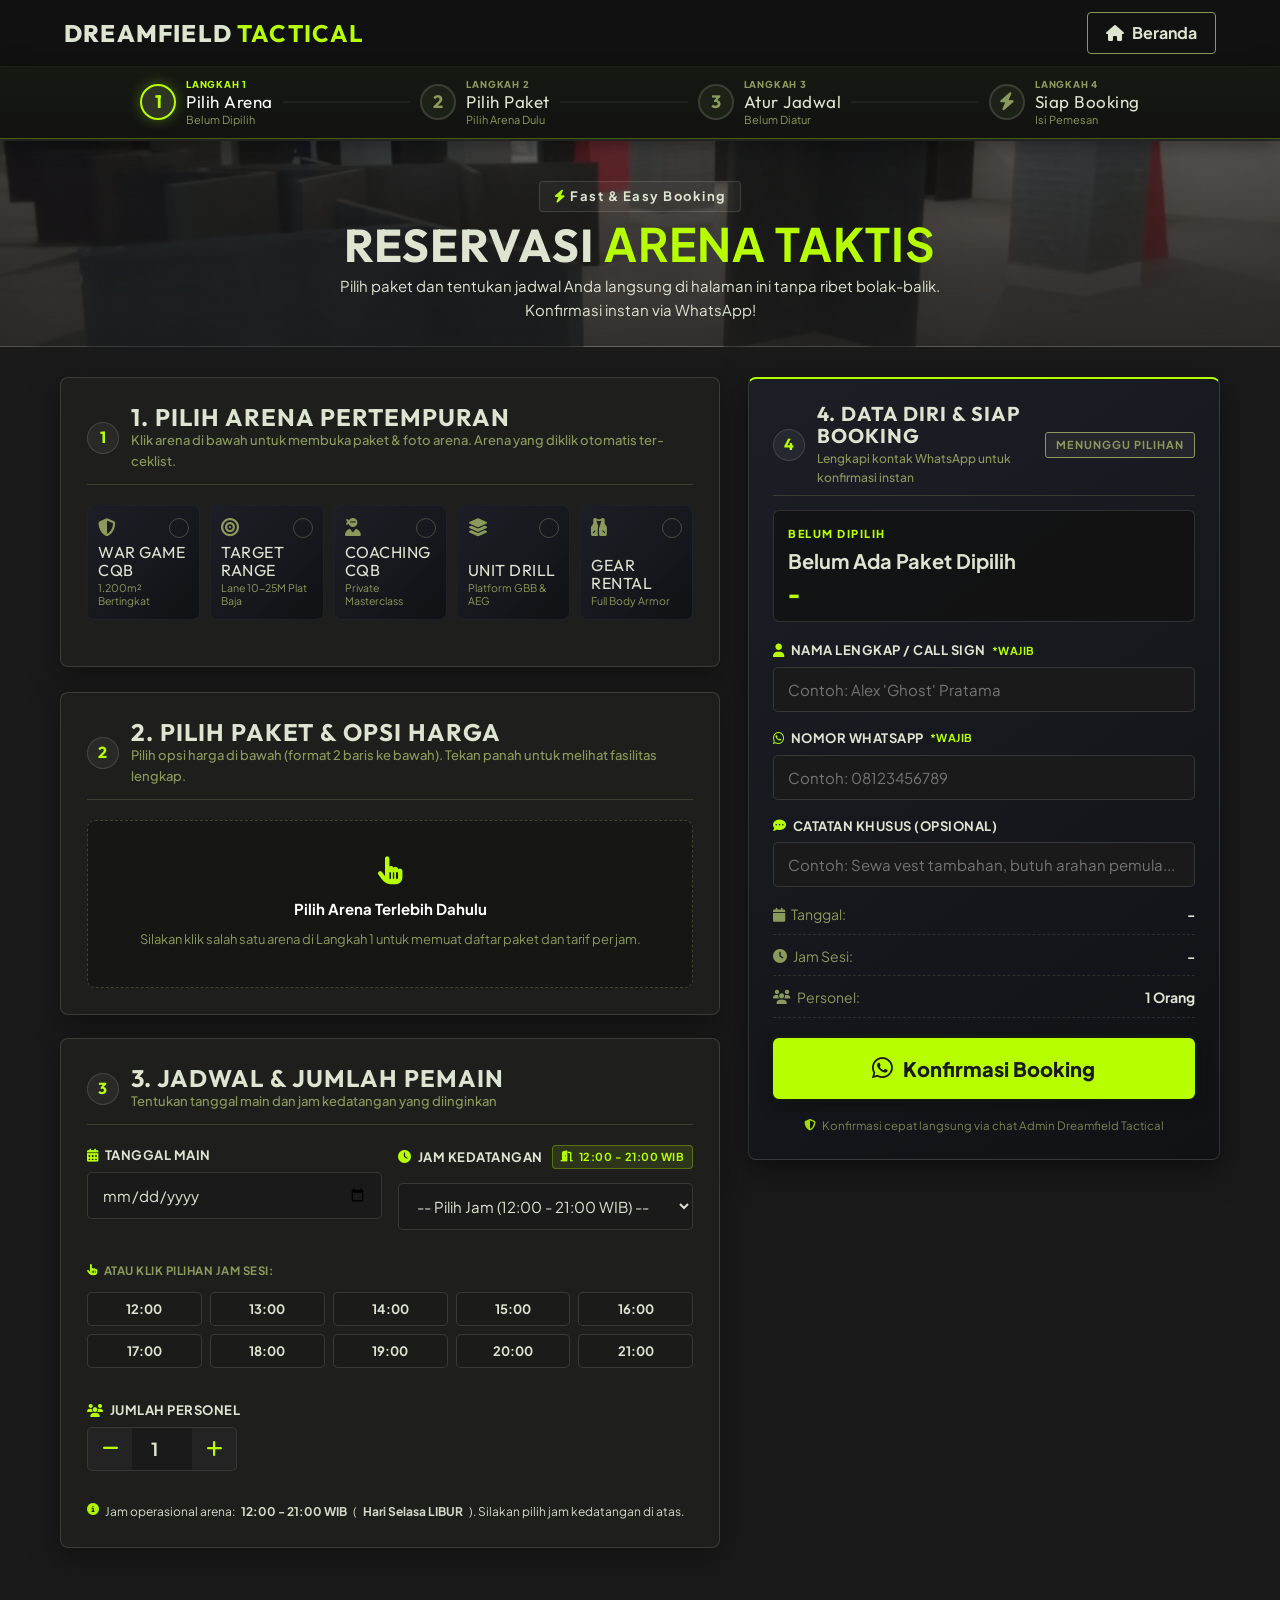
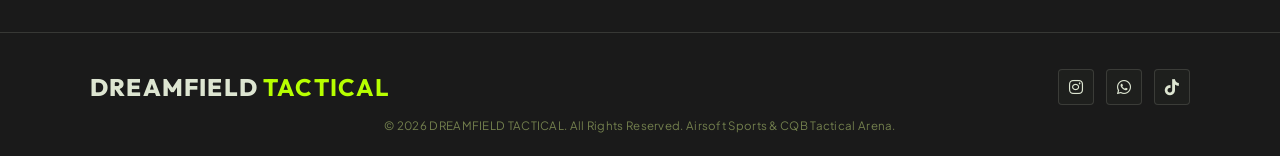
==== booking.html @ c5e112ca "style: lower guarantee note spacing and reduce copyright font size on mobile" ====
<!DOCTYPE html>
<html lang="id">
<head>
    <meta charset="UTF-8">
    <meta name="viewport" content="width=device-width, initial-scale=1.0">
    <title>Booking Mudah & Cepat - DREAMFIELD TACTICAL</title>
    <!-- Font Awesome Icons -->
    <link rel="stylesheet" href="https://cdnjs.cloudflare.com/ajax/libs/font-awesome/6.4.0/css/all.min.css">
    <!-- Google Fonts -->
    <link href="https://fonts.googleapis.com/css2?family=Outfit:wght@500;600;700;800;900&family=Plus+Jakarta+Sans:wght@400;500;600;700;800&display=swap" rel="stylesheet">
    
    <style>
        :root {
            --color-lime: #B7FF00;
            --color-charcoal: #1A1A1A;
            --color-sage: #DDE5D1;
            --color-moss: #8A9A5B;
            --color-olive: rgba(221, 229, 209, 0.15);
            --color-dark-surface: #121212;
            --color-card-bg: #1E1F1D;
            --ease-out: cubic-bezier(0.23, 1, 0.32, 1);
            --ease-in-out: cubic-bezier(0.77, 0, 0.175, 1);
            --ease-slide: cubic-bezier(0.16, 1, 0.3, 1);
            --dur-slide: 650ms;
            --transition-speed: 200ms var(--ease-out);
        }

        * {
            margin: 0;
            padding: 0;
            box-sizing: border-box;
            font-family: 'Plus Jakarta Sans', sans-serif;
        }

        html {
            scroll-behavior: smooth;
        }

        body {
            background-color: var(--color-charcoal);
            color: var(--color-sage);
            line-height: 1.6;
            overflow-x: clip;
            min-height: 100vh;
            display: flex;
            flex-direction: column;
        }

        h1, h2, h3, h4, .logo, .nav-link, .page-title, .pkg-price, .step-badge {
            font-family: 'Outfit', sans-serif;
            text-transform: uppercase;
            letter-spacing: 1px;
        }

        /* --- Fluid Scroll Slide Animations (Apple & Emil Kowalski Design Engineering) --- */
        .slide-reveal {
            opacity: 0;
            will-change: opacity, transform;
            transition: opacity var(--dur-slide) var(--ease-slide), transform var(--dur-slide) var(--ease-slide);
        }

        .slide-reveal,
        .slide-reveal.slide-up {
            transform: translateY(32px);
        }

        .slide-reveal.slide-left {
            transform: translateX(-36px);
        }

        .slide-reveal.slide-right {
            transform: translateX(36px);
        }

        .slide-reveal.slide-scale {
            transform: translateY(20px) scale(0.96);
        }

        .slide-reveal.active {
            opacity: 1;
            transform: translate(0, 0) scale(1);
        }

        /* Staggered cascades for package cards */
        .package-grid .pkg-card:nth-child(1) { transition-delay: 0ms; }
        .package-grid .pkg-card:nth-child(2) { transition-delay: 50ms; }
        .package-grid .pkg-card:nth-child(3) { transition-delay: 100ms; }
        .package-grid .pkg-card:nth-child(4) { transition-delay: 150ms; }
        .package-grid .pkg-card:nth-child(5) { transition-delay: 200ms; }
        .package-grid .pkg-card:nth-child(6) { transition-delay: 250ms; }
        .package-grid .pkg-card:nth-child(7) { transition-delay: 300ms; }
        .package-grid .pkg-card:nth-child(8) { transition-delay: 350ms; }

        /* --- Header Navbar --- */
        header {
            background-color: rgba(18, 18, 18, 0.98);
            border-bottom: 2px solid var(--color-olive);
            position: sticky;
            top: 0;
            left: 0;
            width: 100%;
            z-index: 1000;
            backdrop-filter: blur(8px);
        }

        .nav-container {
            max-width: 1200px;
            margin: 0 auto;
            padding: 12px 24px;
            display: flex;
            justify-content: space-between;
            align-items: center;
        }

        .logo {
            font-family: 'Outfit', sans-serif;
            font-size: 24px;
            font-weight: 800;
            color: var(--color-sage);
            text-decoration: none;
            display: inline-flex;
            align-items: center;
            gap: 0;
            letter-spacing: 1.2px;
            line-height: 1;
            transition: transform 160ms var(--ease-out);
        }

        .logo:active {
            transform: scale(0.97);
        }

        .logo span {
            color: var(--color-lime);
            font-family: 'Outfit', sans-serif;
            font-weight: 700;
            letter-spacing: 1.2px;
            margin-left: 5px;
        }

        .nav-actions {
            display: flex;
            gap: 16px;
            align-items: center;
        }

        .btn-header-back {
            background-color: transparent;
            color: var(--color-sage);
            padding: 7px 18px;
            border-radius: 4px;
            font-size: 16px;
            font-weight: 700;
            text-decoration: none;
            border: 1px solid var(--color-moss);
            transition: transform 160ms var(--ease-out), border-color 160ms var(--ease-out), color 160ms var(--ease-out), background-color 160ms var(--ease-out);
            display: inline-flex;
            align-items: center;
            gap: 8px;
        }

        .btn-header-back:active {
            transform: scale(0.97);
        }

        .btn-header-back:hover {
            border-color: var(--color-lime);
            color: var(--color-lime);
            background-color: rgba(183, 255, 0, 0.08);
        }

        .back-text-mob {
            display: none;
        }

        /* --- 3-Step Flow Progress Bar --- */
        .flow-stepper-wrap {
            background: linear-gradient(180deg, rgba(18, 18, 18, 0.98) 0%, rgba(26, 26, 26, 0.95) 100%);
            border-bottom: 1px solid rgba(255, 255, 255, 0.06);
            padding: 16px 20px;
        }

        .flow-stepper-container {
            max-width: 900px;
            margin: 0 auto;
            display: flex;
            align-items: center;
            justify-content: space-between;
            position: relative;
        }

        .flow-step-item {
            display: flex;
            align-items: center;
            gap: 10px;
            text-decoration: none;
            position: relative;
            z-index: 2;
        }

        .step-circle {
            width: 36px;
            height: 36px;
            border-radius: 50%;
            display: flex;
            align-items: center;
            justify-content: center;
            font-family: 'Outfit', sans-serif;
            font-size: 18px;
            font-weight: 700;
            transition: all 0.2s ease;
            flex-shrink: 0;
        }

        .flow-step-item.done .step-circle {
            background-color: rgba(34, 38, 47, 0.8);
            border: 2px solid var(--color-moss);
            color: var(--color-lime);
        }

        .flow-step-item.active .step-circle {
            background: linear-gradient(135deg, rgba(34, 38, 46, 0.95) 0%, rgba(18, 20, 24, 0.98) 100%);
            border: 2px solid var(--color-lime);
            color: var(--color-lime);
            box-shadow: 0 0 8px rgba(142, 216, 0, 0.2);
        }

        .step-info {
            display: flex;
            flex-direction: column;
        }

        .step-num-label {
            font-size: 10px;
            font-weight: 700;
            color: var(--color-moss);
            letter-spacing: 1px;
            text-transform: uppercase;
        }

        .flow-step-item.active .step-num-label {
            color: var(--color-lime);
        }

        .step-text {
            font-family: 'Outfit', sans-serif;
            font-size: 18px;
            color: var(--color-sage);
            letter-spacing: 0.5px;
            line-height: 1;
        }

        .flow-step-item.active .step-text {
            color: var(--color-lime);
        }

        .flow-line {
            flex: 1;
            height: 2px;
            background-color: rgba(255, 255, 255, 0.05);
            margin: 0 14px;
            position: relative;
        }

        .flow-line.done {
            background-color: var(--color-lime);
        }

        /* Package source banner from pricelist */
        .pkg-source-banner {
            background: linear-gradient(135deg, rgba(30, 33, 40, 0.85) 0%, rgba(18, 20, 24, 0.95) 100%);
            border: 1px solid rgba(142, 216, 0, 0.5);
            border-radius: 6px;
            padding: 12px 16px;
            margin-bottom: 16px;
            display: flex;
            align-items: center;
            justify-content: space-between;
            gap: 12px;
            flex-wrap: wrap;
        }

        .source-banner-left {
            display: flex;
            align-items: center;
            gap: 12px;
        }

        .source-banner-icon {
            font-size: 22px;
            color: var(--color-lime);
            flex-shrink: 0;
        }

        .source-banner-tag {
            font-size: 10px;
            font-weight: 800;
            color: var(--color-lime);
            letter-spacing: 0.8px;
            text-transform: uppercase;
            display: block;
        }

        .source-banner-title {
            font-family: 'Outfit', sans-serif;
            font-size: 20px;
            color: #ffffff;
            line-height: 1.1;
            margin: 0;
        }

        .source-banner-desc {
            font-size: 12px;
            color: var(--color-sage);
            margin: 0;
            opacity: 0.9;
        }

        .btn-change-pkg-link {
            font-size: 12px;
            font-weight: 700;
            color: var(--color-lime);
            text-decoration: underline;
            display: inline-flex;
            align-items: center;
            gap: 6px;
            white-space: nowrap;
        }

        /* --- Page Header Banner --- */
        .page-banner {
            background: linear-gradient(180deg, rgba(18, 18, 18, 0.68) 0%, rgba(26, 26, 26, 0.88) 100%),
                        url('assets/img/arena-wargame.jpg') center/cover no-repeat;
            padding: 40px 20px 24px;
            text-align: center;
            border-bottom: 1px solid var(--color-olive);
        }

        .banner-badge {
            display: inline-block;
            background-color: rgba(255, 255, 255, 0.04);
            color: var(--color-sage);
            padding: 4px 14px;
            font-size: 13px;
            font-weight: 700;
            letter-spacing: 1.5px;
            border-radius: 4px;
            margin-bottom: 8px;
            border: 1px solid var(--color-olive);
        }

        .banner-badge i {
            color: var(--color-lime);
        }

        .page-title {
            font-size: 46px;
            line-height: 1;
            color: var(--color-sage);
            margin-bottom: 6px;
        }

        .page-title span {
            color: var(--color-lime);
        }

        .page-desc {
            max-width: 650px;
            margin: 0 auto;
            font-size: 15px;
            color: var(--color-sage);
            opacity: 0.85;
        }

        /* --- Booking Main Grid Layout --- */
        .booking-layout {
            max-width: 1200px;
            margin: 30px auto 60px;
            padding: 0 20px;
            width: 100%;
            display: grid;
            grid-template-columns: 1.4fr 1fr;
            gap: 28px;
            align-items: start;
        }

        /* Section Container Cards */
        .panel-card {
            background-color: var(--color-card-bg);
            border: 1px solid var(--color-olive);
            border-radius: 8px;
            padding: 26px;
            box-shadow: 0 10px 30px rgba(0,0,0,0.35);
            margin-bottom: 24px;
        }

        .panel-header {
            display: flex;
            align-items: center;
            gap: 12px;
            margin-bottom: 20px;
            padding-bottom: 12px;
            border-bottom: 1px solid rgba(138, 154, 91, 0.25);
        }

        .step-badge {
            background-color: rgba(255, 255, 255, 0.05);
            color: var(--color-lime);
            border: 1.5px solid var(--color-olive);
            width: 32px;
            height: 32px;
            border-radius: 50%;
            display: flex;
            align-items: center;
            justify-content: center;
            font-size: 16px;
            font-weight: 700;
            flex-shrink: 0;
        }

        .panel-title {
            font-size: 24px;
            color: var(--color-sage);
            line-height: 1.1;
        }

        .panel-subtitle {
            font-size: 13px;
            color: var(--color-moss);
            font-weight: 500;
        }

        /* --- Category Tabs Selector --- */
        .category-tabs {
            display: flex;
            gap: 8px;
            overflow-x: auto;
            padding-bottom: 8px;
            margin-bottom: 18px;
            scrollbar-width: thin;
        }

        .tab-btn {
            background-color: rgba(26, 26, 26, 0.7);
            border: 1px solid var(--color-olive);
            color: var(--color-sage);
            padding: 10px 16px;
            border-radius: 6px;
            font-size: 15px;
            font-weight: 700;
            cursor: pointer;
            white-space: nowrap;
            transition: transform 160ms var(--ease-out), border-color 160ms var(--ease-out), background-color 160ms var(--ease-out), color 160ms var(--ease-out), box-shadow 160ms var(--ease-out);
            display: inline-flex;
            align-items: center;
            gap: 8px;
        }

        .tab-btn:active {
            transform: scale(0.97);
        }

        .tab-btn i {
            color: var(--color-lime);
        }

        .tab-btn:hover {
            border-color: var(--color-lime);
            background-color: rgba(255, 255, 255, 0.04);
        }

        .tab-btn.active {
            background-color: rgba(28, 32, 40, 0.7);
            color: var(--color-lime);
            border-color: var(--color-lime);
            box-shadow: 0 0 10px rgba(159, 230, 0, 0.15);
        }

        .tab-btn.active i {
            color: var(--color-lime);
        }

        /* --- Step 1 Arena Preview Banner --- */
        .arena-preview-banner {
            display: grid;
            grid-template-columns: 140px 1fr;
            gap: 16px;
            background: linear-gradient(135deg, rgba(26, 26, 26, 0.95) 0%, rgba(38, 42, 30, 0.55) 100%);
            border: 1px solid rgba(138, 154, 91, 0.4);
            border-radius: 8px;
            padding: 12px 16px;
            margin-bottom: 20px;
            align-items: center;
            position: relative;
            overflow: hidden;
            box-shadow: 0 4px 20px rgba(0, 0, 0, 0.25);
            transition: border-color 200ms var(--ease-out), transform 200ms var(--ease-out);
        }

        .arena-preview-banner:hover {
            border-color: rgba(183, 255, 0, 0.45);
        }

        .arena-preview-thumb-wrap {
            position: relative;
            width: 140px;
            height: 95px;
            border-radius: 6px;
            overflow: hidden;
            border: 1px solid rgba(138, 154, 91, 0.4);
            flex-shrink: 0;
            background-color: #121212;
        }

        .arena-preview-thumb {
            width: 100%;
            height: 100%;
            object-fit: cover;
            display: block;
            transition: transform 300ms var(--ease-out);
        }

        .arena-preview-banner:hover .arena-preview-thumb {
            transform: scale(1.06);
        }

        .arena-preview-tag {
            position: absolute;
            bottom: 4px;
            left: 4px;
            background: rgba(18, 18, 18, 0.88);
            color: var(--color-lime);
            font-size: 9px;
            font-weight: 700;
            padding: 2px 6px;
            border-radius: 3px;
            border: 1px solid rgba(183, 255, 0, 0.35);
            letter-spacing: 0.5px;
            text-transform: uppercase;
        }

        .arena-preview-content {
            display: flex;
            flex-direction: column;
            gap: 4px;
            min-width: 0;
        }

        .arena-preview-badge-row {
            display: flex;
            align-items: center;
            gap: 8px;
        }

        .arena-preview-badge {
            display: inline-flex;
            align-items: center;
            gap: 5px;
            background: rgba(183, 255, 0, 0.12);
            color: var(--color-lime);
            border: 1px solid rgba(183, 255, 0, 0.35);
            font-size: 10px;
            font-weight: 700;
            padding: 2px 8px;
            border-radius: 3px;
            letter-spacing: 1px;
            text-transform: uppercase;
        }

        .arena-preview-title {
            font-family: 'Outfit', sans-serif;
            font-size: 20px;
            line-height: 1.1;
            color: var(--color-sage);
            margin: 0;
            letter-spacing: 0.5px;
            white-space: nowrap;
            overflow: hidden;
            text-overflow: ellipsis;
        }

        .arena-preview-desc {
            font-size: 12px;
            line-height: 1.4;
            color: var(--color-moss);
            margin: 0;
            display: -webkit-box;
            -webkit-line-clamp: 2;
            -webkit-box-orient: vertical;
            overflow: hidden;
        }

        @media (max-width: 640px) {
            .arena-preview-banner {
                grid-template-columns: 85px 1fr;
                gap: 10px;
                padding: 8px 10px;
                border-radius: 6px;
                margin-bottom: 12px;
            }
            .arena-preview-thumb-wrap {
                width: 85px;
                height: 64px;
                border-radius: 4px;
            }
            .arena-preview-title {
                font-size: 15px;
            }
            .arena-preview-desc {
                font-size: 11.5px;
                line-height: 1.35;
            }
            .arena-preview-badge {
                font-size: 9.5px;
                padding: 2px 6px;
            }
            .arena-preview-tag {
                font-size: 9px;
                padding: 1px 5px;
            }
        }

        /* --- Package Cards Grid --- */
        .package-grid {
            display: grid;
            grid-template-columns: repeat(auto-fill, minmax(240px, 1fr));
            gap: 14px;
        }

        .pkg-card {
            background: rgba(26, 26, 26, 0.75);
            border: 1px solid rgba(32, 36, 45, 0.75);
            border-radius: 6px;
            padding: 16px;
            cursor: pointer;
            transition: opacity var(--dur-slide) var(--ease-slide), transform var(--dur-slide) var(--ease-slide), border-color 160ms var(--ease-out), background-color 160ms var(--ease-out), box-shadow 160ms var(--ease-out);
            display: flex;
            flex-direction: column;
            justify-content: space-between;
            position: relative;
        }

        .pkg-card:active {
            transform: scale(0.98);
        }

        .pkg-card.active:hover {
            border-color: var(--color-lime);
            background: rgba(22, 24, 30, 0.96);
            transform: translateY(-2px);
            transition: transform 160ms var(--ease-out), border-color 160ms var(--ease-out), background-color 160ms var(--ease-out), box-shadow 160ms var(--ease-out);
        }

        .pkg-card.selected {
            border: 1.5px solid var(--color-lime);
            background: rgba(30, 35, 25, 0.96);
            box-shadow: 0 4px 18px rgba(0, 0, 0, 0.45);
        }

        .pkg-card-top {
            display: flex;
            justify-content: space-between;
            align-items: flex-start;
            gap: 8px;
            margin-bottom: 6px;
        }

        .pkg-name {
            font-size: 17px;
            font-weight: 700;
            color: var(--color-sage);
            line-height: 1.2;
        }

        .pkg-price {
            font-size: 24px;
            color: var(--color-lime);
            font-weight: 700;
            line-height: 1;
            white-space: nowrap;
        }

        .pkg-price-unit {
            font-size: 12px;
            color: var(--color-moss);
            font-weight: 600;
            display: block;
            text-align: right;
        }

        .pkg-desc {
            font-size: 13px;
            color: var(--color-moss);
            margin: 6px 0 12px;
            flex-grow: 1;
        }

        .pkg-select-indicator {
            display: flex;
            align-items: center;
            justify-content: space-between;
            padding-top: 10px;
            border-top: 1px solid rgba(138, 154, 91, 0.2);
            font-size: 13px;
            font-weight: 700;
            color: var(--color-moss);
        }

        .pkg-card.selected .pkg-select-indicator {
            color: var(--color-lime);
        }

        .pkg-card.selected .pkg-select-indicator i {
            color: var(--color-lime);
        }

        /* --- Expandable Package Card & Details --- */
        .pkg-platform-pill {
            font-size: 10px;
            font-weight: 800;
            color: var(--color-lime);
            text-transform: uppercase;
            letter-spacing: 0.6px;
            display: inline-block;
            margin-bottom: 2px;
        }

        .pkg-badge-highlight {
            font-size: 9px;
            font-weight: 800;
            background: rgba(183, 255, 0, 0.2);
            color: var(--color-lime);
            border: 1px solid rgba(142, 216, 0, 0.5);
            padding: 1px 6px;
            border-radius: 10px;
            display: inline-block;
            margin-left: 6px;
            letter-spacing: 0.5px;
        }

        .pkg-price-box {
            display: flex;
            align-items: baseline;
            gap: 5px;
            margin: 4px 0 6px;
            flex-wrap: wrap;
        }

        .pkg-price-main {
            display: inline-flex;
            align-items: baseline;
            gap: 2px;
        }

        .pkg-price-curr {
            font-size: 12px;
            font-weight: 700;
            color: var(--color-moss);
        }

        .pkg-price-val {
            font-family: 'Outfit', sans-serif;
            font-size: 26px;
            font-weight: 700;
            color: var(--color-lime);
            line-height: 1;
        }

        .pkg-card.expanded {
            border-color: var(--color-lime) !important;
            background: linear-gradient(135deg, rgba(32, 36, 44, 0.98) 0%, rgba(18, 20, 24, 0.98) 100%) !important;
            box-shadow: 0 8px 25px rgba(0, 0, 0, 0.5), 0 0 16px rgba(183, 255, 0, 0.2) !important;
            transform: scale(1.01);
            z-index: 5;
        }

        .pkg-card.expanded .toggle-arrow {
            transform: rotate(180deg);
            color: var(--color-lime);
        }

        .btn-toggle-pkg-details {
            background: rgba(255, 255, 255, 0.04);
            border: 1px solid rgba(34, 38, 47, 0.8);
            color: var(--color-sage);
            font-size: 11px;
            font-weight: 700;
            padding: 6px 8px;
            border-radius: 4px;
            cursor: pointer;
            display: flex;
            align-items: center;
            justify-content: space-between;
            width: 100%;
            margin-top: 6px;
            margin-bottom: 6px;
            transition: all 0.18s ease;
        }

        .btn-toggle-pkg-details:hover {
            border-color: var(--color-lime);
            color: #ffffff;
            background: rgba(32, 36, 45, 0.75);
        }

        .toggle-arrow {
            font-size: 10px;
            color: var(--color-lime);
            transition: transform 0.2s ease;
        }

        .pkg-drawer-detail {
            display: none;
            margin-top: 8px;
            padding-top: 8px;
            border-top: 1px dashed rgba(183, 255, 0, 0.35);
            animation: pkgDrawerFade 0.22s ease-out;
        }

        .pkg-card.expanded .pkg-drawer-detail {
            display: block;
        }

        @keyframes pkgDrawerFade {
            from { opacity: 0; transform: translateY(-4px); }
            to { opacity: 1; transform: translateY(0); }
        }

        .drawer-title {
            font-size: 10.5px;
            font-weight: 800;
            color: var(--color-lime);
            text-transform: uppercase;
            letter-spacing: 0.5px;
            margin-bottom: 6px;
            display: flex;
            align-items: center;
            gap: 5px;
        }

        .drawer-feat-list {
            list-style: none;
            padding: 0;
            margin: 0 0 10px;
            display: flex;
            flex-direction: column;
            gap: 4px;
        }

        .drawer-feat-list li {
            font-size: 11px;
            color: var(--color-sage);
            display: flex;
            align-items: flex-start;
            gap: 6px;
            line-height: 1.35;
        }

        .drawer-feat-list li i {
            color: var(--color-lime);
            font-size: 9.5px;
            margin-top: 3px;
            flex-shrink: 0;
        }

        .btn-confirm-select-pkg {
            width: 100%;
            background: var(--color-lime);
            color: #121212;
            border: none;
            padding: 7px 10px;
            border-radius: 4px;
            font-weight: 800;
            font-size: 12px;
            letter-spacing: 0.5px;
            cursor: pointer;
            display: flex;
            align-items: center;
            justify-content: center;
            gap: 6px;
            transition: opacity 0.2s;
            margin-bottom: 4px;
        }

        .btn-confirm-select-pkg:hover {
            opacity: 0.9;
        }

        .btn-back-to-arena {
            background: rgba(255, 255, 255, 0.05);
            border: 1px solid var(--color-olive);
            color: var(--color-lime);
            font-size: 12px;
            font-weight: 700;
            padding: 5px 12px;
            border-radius: 4px;
            text-decoration: none;
            display: inline-flex;
            align-items: center;
            gap: 6px;
            transition: all 0.2s;
            white-space: nowrap;
        }

        .btn-back-to-arena:hover {
            border-color: var(--color-lime);
            background: rgba(34, 38, 47, 0.8);
            color: #ffffff;
        }

        /* --- Step 2: Jadwal & Pemain Form --- */
        .schedule-grid {
            display: grid;
            grid-template-columns: 1fr 1fr;
            gap: 16px;
        }

        .form-group {
            display: flex;
            flex-direction: column;
            gap: 6px;
            margin-bottom: 16px;
        }

        .form-group.full {
            grid-column: span 2;
        }

        .form-group label {
            font-size: 13px;
            font-weight: 700;
            color: var(--color-sage);
            text-transform: uppercase;
            letter-spacing: 0.5px;
            display: flex;
            align-items: center;
            gap: 6px;
        }

        .form-group label i {
            color: var(--color-lime);
        }

        .form-control {
            background-color: var(--color-charcoal);
            border: 1px solid var(--color-olive);
            padding: 12px 14px;
            border-radius: 5px;
            color: var(--color-sage);
            font-size: 15px;
            outline: none;
            transition: border-color 160ms var(--ease-out), box-shadow 160ms var(--ease-out);
            width: 100%;
        }

        .form-control:focus {
            border-color: var(--color-lime);
            box-shadow: 0 0 10px rgba(183, 255, 0, 0.2);
        }

        select.form-control option {
            background-color: #1a1a1a;
            color: #ffffff;
            padding: 8px;
        }

        /* Time Section Header & Flexible Badge */
        .time-header-flex {
            display: flex;
            justify-content: space-between;
            align-items: center;
            margin-bottom: 8px;
            flex-wrap: wrap;
            gap: 6px;
        }

        .time-badge-open {
            font-size: 11px;
            font-weight: 700;
            color: var(--color-lime);
            background: rgba(183, 255, 0, 0.1);
            border: 1px solid rgba(183, 255, 0, 0.3);
            border-radius: 4px;
            padding: 2px 8px;
            display: inline-flex;
            align-items: center;
            gap: 5px;
            letter-spacing: 0.5px;
        }

        /* Quick Time Pills */
        .time-slots {
            display: grid;
            grid-template-columns: repeat(auto-fill, minmax(105px, 1fr));
            gap: 8px;
            margin-top: 4px;
        }

        .time-pill {
            background: rgba(26, 26, 26, 0.6);
            border: 1px solid var(--color-olive);
            padding: 8px 10px;
            border-radius: 5px;
            font-size: 13px;
            font-weight: 700;
            color: var(--color-sage);
            text-align: center;
            cursor: pointer;
            transition: transform 140ms var(--ease-out), border-color 140ms var(--ease-out), background-color 140ms var(--ease-out), color 140ms var(--ease-out);
            user-select: none;
        }

        .time-pill:active {
            transform: scale(0.95);
        }

        .time-pill:hover {
            border-color: var(--color-lime);
            background: rgba(40, 46, 32, 0.5);
        }

        .time-pill.selected {
            background: rgba(28, 32, 40, 0.7);
            color: var(--color-lime);
            border-color: var(--color-lime);
            font-weight: 700;
            box-shadow: 0 0 10px rgba(159, 230, 0, 0.15);
        }

        .time-pill.flexible-pill {
            border-color: rgba(138, 154, 91, 0.4);
            color: var(--color-lime);
            background: rgba(255, 255, 255, 0.03);
        }

        .time-pill.flexible-pill.selected {
            background: rgba(28, 32, 40, 0.7);
            color: var(--color-lime);
            border-color: var(--color-lime);
            font-weight: 700;
        }

        /* Custom & Flexible Time Controls */
        .custom-time-box {
            margin-top: 10px;
            padding: 12px 14px;
            background: rgba(18, 18, 18, 0.75);
            border: 1px dashed var(--color-olive);
            border-radius: 6px;
            display: flex;
            flex-direction: column;
            gap: 8px;
        }

        .custom-time-row {
            display: flex;
            align-items: center;
            justify-content: space-between;
            gap: 12px;
            flex-wrap: wrap;
        }

        .custom-time-label {
            font-size: 13px;
            font-weight: 600;
            color: var(--color-moss);
            display: flex;
            align-items: center;
            gap: 6px;
            margin-bottom: 0 !important;
        }

        .time-input-wrap {
            display: inline-flex;
            align-items: center;
            background: var(--color-charcoal);
            border: 1px solid var(--color-olive);
            border-radius: 5px;
            padding: 2px 8px;
            transition: border-color 140ms var(--ease-out);
        }

        .time-input-wrap:focus-within {
            border-color: var(--color-lime);
            box-shadow: 0 0 8px rgba(183, 255, 0, 0.2);
        }

        .time-input-field {
            background: transparent !important;
            border: none !important;
            box-shadow: none !important;
            color: var(--color-lime) !important;
            font-family: inherit;
            font-size: 14px;
            font-weight: 700;
            padding: 4px 6px;
            width: 105px;
            cursor: pointer;
            outline: none;
            color-scheme: dark;
        }

        .time-input-unit {
            font-size: 12px;
            font-weight: 700;
            color: var(--color-moss);
            padding-left: 2px;
        }

        .time-note {
            font-size: 12px;
            line-height: 1.5;
            color: var(--color-sage);
            opacity: 0.95;
            display: flex;
            align-items: flex-start;
            gap: 6px;
        }

        /* Form Feedback & Error Highlight */
        .form-control.has-error {
            border-color: #ff5555 !important;
            box-shadow: 0 0 10px rgba(255, 85, 85, 0.25) !important;
            animation: shake 250ms ease;
        }

        @keyframes shake {
            0%, 100% { transform: translateX(0); }
            25% { transform: translateX(-4px); }
            75% { transform: translateX(4px); }
        }

        .form-feedback {
            font-size: 11px;
            color: #ff6666;
            margin-top: 4px;
            display: none;
            font-weight: 600;
        }

        .form-feedback.show {
            display: block;
        }

        /* Person Counter Input */
        .counter-wrap {
            display: flex;
            align-items: center;
            background-color: var(--color-charcoal);
            border: 1px solid var(--color-olive);
            border-radius: 5px;
            overflow: hidden;
            width: fit-content;
        }

        .counter-btn {
            background: rgba(255, 255, 255, 0.04);
            border: none;
            color: var(--color-lime);
            width: 44px;
            height: 42px;
            font-size: 18px;
            cursor: pointer;
            transition: transform 140ms var(--ease-out), background-color 140ms var(--ease-out), color 140ms var(--ease-out);
            display: flex;
            align-items: center;
            justify-content: center;
        }

        .counter-btn:active {
            transform: scale(0.92);
        }

        .counter-btn:hover {
            background: var(--color-lime);
            color: var(--color-charcoal);
        }

        .counter-input {
            width: 60px;
            background: transparent;
            border: none;
            color: var(--color-sage);
            text-align: center;
            font-size: 18px;
            font-weight: 700;
            outline: none;
        }

        /* --- Right Column: Sticky Summary & Instant Booking --- */
        .sticky-summary {
            position: sticky;
            top: 85px;
        }

        .summary-card {
            background: linear-gradient(145deg, rgba(28, 31, 38, 0.98) 0%, rgba(16, 18, 22, 0.98) 100%);
            border: 1px solid var(--color-olive);
            border-top: 2px solid var(--color-lime);
            border-radius: 8px;
            padding: 24px;
            box-shadow: 0 10px 30px rgba(0,0,0,0.5);
        }

        .summary-header {
            display: flex;
            align-items: center;
            justify-content: space-between;
            padding-bottom: 14px;
            border-bottom: 1px solid rgba(138, 154, 91, 0.25);
            margin-bottom: 16px;
        }

        .summary-title {
            font-size: 24px;
            color: var(--color-sage);
        }

        .badge-live {
            background-color: rgba(255, 255, 255, 0.04);
            color: var(--color-lime);
            padding: 3px 10px;
            border-radius: 3px;
            font-size: 11px;
            font-weight: 700;
            border: 1px solid rgba(138, 154, 91, 0.5);
            letter-spacing: 1px;
        }

        /* Selected Package Highlighted Box in Summary */
        .chosen-box {
            background: rgba(18, 18, 18, 0.85);
            border: 1px solid var(--color-olive);
            border-radius: 6px;
            padding: 14px;
            margin-bottom: 18px;
        }

        .chosen-cat {
            font-size: 11px;
            font-weight: 800;
            color: var(--color-lime);
            letter-spacing: 1.5px;
            text-transform: uppercase;
        }

        .chosen-name {
            font-size: 20px;
            font-weight: 700;
            color: var(--color-sage);
            margin: 2px 0 4px;
        }

        .chosen-price {
            font-size: 26px;
            font-family: 'Outfit', sans-serif;
            color: var(--color-lime);
            font-weight: 700;
            line-height: 1;
        }

        /* Summary Breakdown Rows */
        .summary-list {
            display: flex;
            flex-direction: column;
            gap: 10px;
            font-size: 14px;
            margin-bottom: 20px;
        }

        .summary-row {
            display: flex;
            justify-content: space-between;
            align-items: center;
            border-bottom: 1px dashed rgba(138, 154, 91, 0.2);
            padding-bottom: 8px;
        }

        .summary-label {
            color: var(--color-moss);
            display: flex;
            align-items: center;
            gap: 6px;
        }

        .summary-val {
            font-weight: 700;
            color: var(--color-sage);
            text-align: right;
        }

        /* Instant WhatsApp Button */
        .btn-whatsapp-book {
            background-color: var(--color-lime);
            color: var(--color-charcoal);
            padding: 16px 20px;
            border-radius: 6px;
            font-size: 20px;
            font-weight: 800;
            text-decoration: none;
            border: 2px solid var(--color-lime);
            width: 100%;
            cursor: pointer;
            display: flex;
            align-items: center;
            justify-content: center;
            gap: 10px;
            transition: transform 160ms var(--ease-out), background-color 160ms var(--ease-out), color 160ms var(--ease-out), box-shadow 160ms var(--ease-out);
            box-shadow: 0 4px 16px rgba(0, 0, 0, 0.4), 0 0 6px rgba(142, 216, 0, 0.15);
        }

        .btn-whatsapp-book:active {
            transform: scale(0.97);
        }

        .btn-whatsapp-book i {
            font-size: 24px;
        }

        .guarantee-note {
            font-size: 11.5px;
            color: var(--color-moss);
            text-align: center;
            display: flex;
            align-items: center;
            justify-content: center;
            gap: 6px;
            margin-top: 18px;
            opacity: 0.85;
        }

        /* Tactical Booking Handoff Modal Overlay */
        .booking-modal-overlay {
            position: fixed;
            inset: 0;
            background: rgba(0, 0, 0, 0.8);
            backdrop-filter: blur(8px);
            z-index: 2000;
            display: flex;
            align-items: center;
            justify-content: center;
            padding: 16px;
            opacity: 0;
            pointer-events: none;
            transition: opacity 250ms var(--ease-out);
        }

        .booking-modal-overlay.active {
            opacity: 1;
            pointer-events: auto;
        }

        .booking-modal-card {
            background: #1c1f17;
            border: 2px solid var(--color-lime);
            border-radius: 8px;
            max-width: 480px;
            width: 100%;
            padding: 26px 24px;
            box-shadow: 0 16px 45px rgba(0, 0, 0, 0.85);
            transform: translateY(20px) scale(0.96);
            transition: transform 300ms cubic-bezier(0.16, 1, 0.3, 1);
            text-align: center;
        }

        .booking-modal-overlay.active .booking-modal-card {
            transform: translateY(0) scale(1);
        }

        .modal-badge-success {
            display: inline-flex;
            align-items: center;
            justify-content: center;
            width: 56px;
            height: 56px;
            background: rgba(183, 255, 0, 0.15);
            border: 2px solid var(--color-lime);
            border-radius: 50%;
            font-size: 26px;
            color: var(--color-lime);
            margin: 0 auto 14px;
        }

        .modal-title {
            font-family: 'Outfit', sans-serif;
            font-size: 28px;
            letter-spacing: 1px;
            color: var(--color-sage);
            margin-bottom: 6px;
            text-transform: uppercase;
        }

        .modal-desc {
            font-size: 13px;
            line-height: 1.5;
            color: #c5cec0;
            margin-bottom: 16px;
        }

        .modal-summary-box {
            background: rgba(26, 26, 26, 0.85);
            border: 1px solid var(--color-olive);
            border-radius: 6px;
            padding: 12px 14px;
            text-align: left;
            font-size: 13px;
            margin-bottom: 18px;
        }

        .modal-summary-item {
            display: flex;
            justify-content: space-between;
            padding: 5px 0;
            border-bottom: 1px solid rgba(255, 255, 255, 0.04);
        }

        .modal-summary-item:last-child {
            border-bottom: none;
        }

        .modal-summary-label {
            color: var(--color-moss);
            font-weight: 600;
        }

        .modal-summary-val {
            color: var(--color-sage);
            font-weight: 700;
        }

        .modal-btn-wa {
            display: inline-flex;
            align-items: center;
            justify-content: center;
            gap: 10px;
            width: 100%;
            padding: 14px 20px;
            background: #25D366;
            color: #111810;
            font-family: 'Outfit', sans-serif;
            font-size: 20px;
            font-weight: 800;
            letter-spacing: 0.5px;
            border: none;
            border-radius: 5px;
            text-decoration: none;
            cursor: pointer;
            transition: background 140ms ease, transform 140ms ease;
        }

        .modal-btn-wa:hover {
            background: #1eb853;
            color: #111810;
        }

        .modal-btn-wa:active {
            transform: scale(0.97);
        }

        .modal-close-btn {
            background: transparent;
            border: none;
            color: var(--color-moss);
            font-size: 13px;
            margin-top: 14px;
            cursor: pointer;
            text-decoration: underline;
            display: inline-block;
        }

        /* --- Footer --- */
        footer {
            background-color: var(--color-charcoal);
            border-top: 1px solid var(--color-olive);
            padding: 36px 20px 20px;
            text-align: center;
            margin-top: auto;
        }

        .footer-content {
            max-width: 1100px;
            margin: 0 auto 12px;
            display: flex;
            justify-content: space-between;
            align-items: center;
            flex-wrap: wrap;
            gap: 16px;
        }

        .social-links {
            display: flex;
            gap: 12px;
        }

        .social-btn {
            width: 36px;
            height: 36px;
            background-color: var(--color-card-bg);
            border: 1px solid var(--color-olive);
            color: var(--color-sage);
            display: flex;
            align-items: center;
            justify-content: center;
            border-radius: 4px;
            text-decoration: none;
            transition: transform 160ms var(--ease-out), background-color 160ms var(--ease-out), color 160ms var(--ease-out), border-color 160ms var(--ease-out);
        }

        .social-btn:active {
            transform: scale(0.95);
        }

        .copyright {
            font-size: 11.5px;
            color: var(--color-moss);
            opacity: 0.8;
            letter-spacing: 0.3px;
        }

        /* Sticky Mobile Summary Bar */
        .mobile-sticky-summary {
            display: none;
        }

        /* --- Responsive: Tablet & Mobile (≤992px) --- */
        @media (max-width: 992px) {
            html, body {
                overflow-x: clip !important;
                width: 100% !important;
                max-width: 100% !important;
                position: relative !important;
            }
            /* Pure flexbox single-column layout to completely eliminate CSS Grid intrinsic min-width expansion */
            .booking-layout {
                display: flex !important;
                flex-direction: column !important;
                padding: 12px 10px 120px !important;
                gap: 12px !important;
                margin: 0 auto !important;
                width: 100% !important;
                max-width: 100% !important;
                min-width: 0 !important;
                box-sizing: border-box !important;
                overflow-x: clip !important;
            }
            .left-col, .right-col {
                display: flex !important;
                flex-direction: column !important;
                width: 100% !important;
                max-width: 100% !important;
                min-width: 0 !important;
                box-sizing: border-box !important;
                overflow: hidden !important;
            }
            .panel-card, .summary-card {
                padding: 14px 12px !important;
                margin-bottom: 12px !important;
                border-radius: 8px !important;
                width: 100% !important;
                max-width: 100% !important;
                min-width: 0 !important;
                box-sizing: border-box !important;
                overflow: hidden !important;
            }
            .panel-header {
                margin-bottom: 10px !important;
                padding-bottom: 7px !important;
                gap: 8px !important;
                width: 100% !important;
                box-sizing: border-box !important;
            }
            .panel-title { font-size: 18px !important; }
            .sticky-summary { position: static !important; }

            /* CRITICAL: Neutralize horizontal translate transforms that cut off forms on mobile */
            .slide-reveal,
            .slide-reveal.slide-up,
            .slide-reveal.slide-left,
            .slide-reveal.slide-right,
            .slide-reveal.slide-scale {
                transform: none !important;
                opacity: 1 !important;
                transition: opacity 200ms ease !important;
            }

            /* Mobile sticky bottom bar */
            .mobile-sticky-summary {
                display: flex;
                position: fixed;
                bottom: 0;
                left: 0;
                right: 0;
                z-index: 999;
                background: rgba(18, 20, 16, 0.97);
                border-top: 1px solid var(--color-lime);
                backdrop-filter: blur(12px);
                padding: 8px 14px;
                justify-content: space-between;
                align-items: center;
                box-shadow: 0 -4px 20px rgba(0, 0, 0, 0.7);
                transition: transform 250ms var(--ease-out), opacity 250ms var(--ease-out);
            }
            .mob-sum-left {
                display: flex;
                flex-direction: column;
                gap: 1px;
                min-width: 0;
                flex: 1;
                overflow: hidden;
            }
            .mob-sum-pkg {
                font-size: 11.5px;
                font-weight: 700;
                color: var(--color-sage);
                white-space: nowrap;
                overflow: hidden;
                text-overflow: ellipsis;
            }
            .mob-sum-price {
                font-family: 'Outfit', sans-serif;
                font-size: 19px;
                color: var(--color-lime);
                line-height: 1;
                letter-spacing: 0.5px;
            }
            .mob-sum-btn {
                background: var(--color-lime);
                color: var(--color-charcoal);
                border: none;
                border-radius: 4px;
                padding: 8px 14px;
                font-family: 'Outfit', sans-serif;
                font-size: 15px;
                font-weight: 800;
                letter-spacing: 0.5px;
                cursor: pointer;
                display: flex;
                align-items: center;
                gap: 5px;
                flex-shrink: 0;
                white-space: nowrap;
                transition: transform 140ms var(--ease-out);
            }
            .mob-sum-btn:active { transform: scale(0.95); }
        }

        /* --- Responsive: Mobile Phone (≤600px) --- */
        @media (max-width: 600px) {
            /* Navbar */
            .nav-container { padding: 8px 12px !important; }
            .logo { font-size: clamp(16px, 4.2vw, 20px) !important; flex-shrink: 1 !important; min-width: 0 !important; white-space: nowrap !important; gap: 0 !important; }
            .logo span { display: inline !important; color: var(--color-lime) !important; font-family: 'Outfit', sans-serif !important; font-weight: 700 !important; margin-left: 4px !important; }
            .nav-actions { flex-shrink: 0 !important; }
            .btn-header-back { padding: 5px 10px !important; font-size: 12.5px !important; white-space: nowrap !important; }
            .back-text-desk { display: none !important; }
            .back-text-mob { display: inline !important; }

            /* Page Banner: Scaled & Completely Visible (Tidak Ketutup Stepper) */
            .page-banner {
                padding: 24px 12px 18px !important;
                margin-top: 0 !important;
                position: relative !important;
                z-index: 10 !important;
                clear: both !important;
            }
            .page-banner .slide-reveal {
                opacity: 1 !important;
                transform: none !important;
            }
            .banner-badge { font-size: 9.5px !important; padding: 3px 9px !important; margin-bottom: 6px !important; letter-spacing: 0.5px !important; }
            .page-title { font-size: 22px !important; line-height: 1.2 !important; margin-bottom: 6px !important; }
            .page-desc { font-size: 11.5px !important; line-height: 1.4 !important; opacity: 0.88 !important; }

            /* Layout */
            .booking-layout { padding: 10px 8px 120px !important; gap: 10px !important; }
            .panel-card, .summary-card { padding: 12px 10px !important; margin-bottom: 10px !important; border-radius: 6px !important; }

            /* Step header */
            .panel-header { margin-bottom: 8px !important; padding-bottom: 6px !important; gap: 7px !important; }
            .step-badge { width: 22px !important; height: 22px !important; font-size: 12px !important; }
            .panel-title { font-size: 16px !important; line-height: 1.1 !important; letter-spacing: 0.5px !important; }
            .panel-subtitle { font-size: 11px !important; line-height: 1.35 !important; }

            /* Category Tabs — Dibikin 2 Baris ke bawah */
            .category-tabs {
                display: flex !important;
                flex-wrap: wrap !important;
                width: 100% !important;
                max-width: 100% !important;
                min-width: 0 !important;
                gap: 6px !important;
                padding-bottom: 0 !important;
                margin-bottom: 12px !important;
                overflow-x: visible !important;
                box-sizing: border-box !important;
            }
            .category-tabs::-webkit-scrollbar { display: none !important; }
            .tab-btn {
                flex: 1 1 calc(50% - 6px) !important;
                display: inline-flex !important;
                align-items: center !important;
                justify-content: center !important;
                padding: 7px 6px !important;
                font-size: 12px !important;
                gap: 5px !important;
                border-radius: 5px !important;
                white-space: nowrap !important;
                box-sizing: border-box !important;
            }
            .tab-btn:last-child:nth-child(odd) {
                flex: 1 1 100% !important;
            }

            /* Arena Preview Banner: Compact Flex */
            .arena-preview-banner {
                display: flex !important;
                align-items: center !important;
                gap: 10px !important;
                padding: 7px 9px !important;
                border-radius: 6px !important;
                margin-bottom: 10px !important;
                width: 100% !important;
                max-width: 100% !important;
                min-width: 0 !important;
                box-sizing: border-box !important;
                overflow: hidden !important;
            }
            .arena-preview-thumb-wrap {
                width: 75px !important;
                height: 56px !important;
                border-radius: 4px !important;
                flex-shrink: 0 !important;
            }
            .arena-preview-content {
                flex: 1 !important;
                min-width: 0 !important;
                overflow: hidden !important;
            }
            .arena-preview-title { font-size: 14px !important; margin: 0 !important; }
            .arena-preview-desc { font-size: 10.5px !important; line-height: 1.35 !important; margin: 0 !important; }

            /* Expanded package card on mobile spans full 2 columns */
            .pkg-card.expanded {
                grid-column: 1 / -1 !important;
                transform: none !important;
            }
            .pkg-price-val { font-size: 22px !important; }


            /* Checklist stepper on mobile (Fit 100% presisi — tidak terpotong & tidak nutupin banner) */
            .checklist-stepper-wrap {
                padding: 6px 8px !important;
                position: relative !important;
                top: 0 !important;
                width: 100% !important;
                box-sizing: border-box !important;
                border-top: 1px solid rgba(255, 255, 255, 0.06) !important;
                border-bottom: 1px solid rgba(183, 255, 0, 0.3) !important;
            }
            .checklist-stepper-container {
                display: flex !important;
                align-items: center !important;
                justify-content: space-between !important;
                width: 100% !important;
                max-width: 100% !important;
                gap: 2px !important;
                overflow: visible !important;
                box-sizing: border-box !important;
            }
            .check-step-item {
                display: flex !important;
                align-items: center !important;
                gap: 4px !important;
                flex: 1 1 0 !important;
                min-width: 0 !important;
                max-width: 25% !important;
                box-sizing: border-box !important;
            }
            .check-step-circle {
                width: 22px !important;
                height: 22px !important;
                min-width: 22px !important;
                font-size: 11px !important;
                flex-shrink: 0 !important;
                border-width: 1.5px !important;
            }
            .check-step-info {
                display: flex !important;
                flex-direction: column !important;
                min-width: 0 !important;
                overflow: hidden !important;
                line-height: 1.1 !important;
            }
            .check-step-num {
                display: none !important; /* Disembunyikan di HP agar hemat ruang & tidak desak-desakan */
            }
            .check-step-title {
                font-size: 12.5px !important;
                line-height: 1.1 !important;
                white-space: nowrap !important;
                overflow: hidden !important;
                text-overflow: ellipsis !important;
                margin: 0 !important;
                letter-spacing: 0.2px !important;
            }
            .check-step-status {
                font-size: 9px !important;
                line-height: 1.1 !important;
                white-space: nowrap !important;
                overflow: hidden !important;
                text-overflow: ellipsis !important;
                max-width: 100% !important;
            }
            .check-flow-line {
                flex: 0 0 6px !important;
                min-width: 4px !important;
                max-width: 8px !important;
                margin: 0 1px !important;
            }

            /* Arena selection grid on mobile */
            .arena-select-grid {
                grid-template-columns: repeat(3, 1fr) !important;
                gap: 6px !important;
            }
            .arena-select-btn { min-height: 75px !important; padding: 8px 6px !important; }
            .arena-btn-icon { font-size: 14px !important; }
            .arena-check-indicator { width: 16px !important; height: 16px !important; font-size: 8px !important; }
            .arena-btn-name { font-size: 13px !important; }
            .arena-btn-tag { font-size: 9px !important; }

            /* FOTO ARENA BESAR on mobile */
            .arena-big-showcase {
                height: 210px !important;
                margin-bottom: 16px !important;
            }
            .arena-big-overlay { padding: 12px 14px !important; }
            .arena-real-badge, .arena-spec-badge { font-size: 9px !important; padding: 2px 6px !important; }
            .arena-big-title { font-size: 22px !important; }
            .arena-big-desc { font-size: 11px !important; line-height: 1.35 !important; }

            /* Package Cards — Dibikin 2 Kolom Berdampingan / 2 Baris ke bawah */
            .package-grid {
                display: grid !important;
                grid-template-columns: repeat(2, 1fr) !important;
                width: 100% !important;
                max-width: 100% !important;
                min-width: 0 !important;
                gap: 6px !important;
                box-sizing: border-box !important;
            }
            .pkg-card {
                padding: 8px 8px !important;
                border-radius: 6px !important;
                width: 100% !important;
                max-width: 100% !important;
                min-width: 0 !important;
                box-sizing: border-box !important;
                display: flex !important;
                flex-direction: column !important;
                justify-content: space-between !important;
            }
            .pkg-card-top { gap: 4px !important; margin-bottom: 3px !important; flex-direction: column !important; }
            .pkg-name { font-size: 13px !important; line-height: 1.15 !important; }
            .pkg-price { font-size: 17px !important; }
            .pkg-price-unit { font-size: 10px !important; }
            .pkg-desc { font-size: 10.5px !important; line-height: 1.3 !important; margin: 2px 0 6px !important; }
            .pkg-select-indicator { font-size: 10px !important; padding-top: 4px !important; }

            /* CRITICAL FORM INPUT FIX:
               16px font-size prevents iOS Safari from auto-zooming and cropping the viewport */
            .form-control,
            input[type="text"],
            input[type="tel"],
            input[type="date"],
            input[type="time"] {
                font-size: 16px !important;
                font-family: -apple-system, BlinkMacSystemFont, 'Segoe UI', Roboto, sans-serif !important;
                min-height: 40px !important;
                padding: 8px 10px !important;
                border-radius: 5px !important;
                width: 100% !important;
                max-width: 100% !important;
                box-sizing: border-box !important;
                background-color: var(--color-charcoal) !important;
                color: var(--color-sage) !important;
            }

            input[type="date"] {
                display: block !important;
                -webkit-appearance: none !important;
                appearance: none !important;
                color-scheme: dark !important;
            }

            /* Schedule & Form */
            .schedule-grid {
                display: flex !important;
                flex-direction: column !important;
                gap: 8px !important;
                width: 100% !important;
                max-width: 100% !important;
                min-width: 0 !important;
                box-sizing: border-box !important;
            }
            .form-group {
                margin-bottom: 8px !important;
                width: 100% !important;
                max-width: 100% !important;
                box-sizing: border-box !important;
            }
            .form-group.full { grid-column: span 1 !important; }
            .form-group label {
                font-size: 11.5px !important;
                gap: 4px !important;
                margin-bottom: 4px !important;
            }

            /* Player counter — clean, bounded, zero overflow */
            .counter-wrap {
                display: flex !important;
                align-items: center !important;
                justify-content: space-between !important;
                width: 100% !important;
                max-width: 160px !important;
                height: 40px !important;
                border-radius: 5px !important;
                box-sizing: border-box !important;
                overflow: hidden !important;
            }
            .counter-btn {
                width: 44px !important;
                height: 100% !important;
                font-size: 15px !important;
                flex-shrink: 0 !important;
            }
            .counter-input {
                font-size: 17px !important;
                font-family: 'Outfit', sans-serif !important;
                flex: 1 !important;
                min-width: 0 !important;
                width: auto !important;
                text-align: center !important;
            }

            /* Time header label + badge wrap */
            .time-header-flex {
                flex-direction: column !important;
                align-items: flex-start !important;
                gap: 5px !important;
                margin-bottom: 8px !important;
                width: 100% !important;
            }
            .time-badge-open { font-size: 10.5px !important; }

            /* Time pills — 2 per row, text never clips */
            .time-slots {
                display: grid !important;
                grid-template-columns: repeat(2, 1fr) !important;
                gap: 5px !important;
                margin-top: 4px !important;
                width: 100% !important;
                max-width: 100% !important;
                box-sizing: border-box !important;
            }
            .time-pill {
                padding: 8px 4px !important;
                font-size: 12px !important;
                min-height: 38px !important;
                border-radius: 4px !important;
                box-sizing: border-box !important;
            }
            .time-pill.flexible-pill {
                grid-column: span 2 !important;
                padding: 9px 8px !important;
                font-size: 12.5px !important;
            }

            /* Custom time input box — zero overflow */
            .custom-time-box {
                padding: 8px 10px !important;
                gap: 6px !important;
                width: 100% !important;
                max-width: 100% !important;
                box-sizing: border-box !important;
                overflow: hidden !important;
            }
            .custom-time-row {
                display: flex !important;
                flex-direction: column !important;
                align-items: stretch !important;
                gap: 6px !important;
                width: 100% !important;
                box-sizing: border-box !important;
            }
            .custom-time-label {
                font-size: 11.5px !important;
                width: 100% !important;
            }
            .time-input-wrap {
                display: flex !important;
                align-items: center !important;
                width: 100% !important;
                max-width: 100% !important;
                box-sizing: border-box !important;
                padding: 2px 8px !important;
                min-height: 40px !important;
                border-radius: 5px !important;
            }
            .time-input-field {
                flex: 1 !important;
                width: auto !important;
                min-width: 0 !important;
                font-size: 16px !important;
            }
            .time-input-unit {
                font-size: 12px !important;
                font-weight: 700 !important;
                flex-shrink: 0 !important;
                padding-left: 5px !important;
            }
            .time-note {
                font-size: 11px !important;
                line-height: 1.4 !important;
                word-break: break-word !important;
            }

            /* Step 3: Summary & Data Diri Card */
            .summary-card {
                padding: 12px 10px !important;
                border-radius: 6px !important;
                width: 100% !important;
                max-width: 100% !important;
                box-sizing: border-box !important;
                overflow: hidden !important;
            }
            .chosen-box {
                padding: 8px 10px !important;
                margin-bottom: 10px !important;
                border-radius: 5px !important;
                box-sizing: border-box !important;
            }
            .chosen-cat { font-size: 9.5px !important; }
            .chosen-name { font-size: 15px !important; margin: 1px 0 !important; }
            .chosen-price { font-size: 20px !important; }

            .summary-list {
                margin: 8px 0 10px !important;
                gap: 5px !important;
            }
            .summary-row {
                padding-bottom: 5px !important;
                font-size: 12px !important;
            }

            .btn-whatsapp-book {
                padding: 11px 14px !important;
                font-size: 17px !important;
                min-height: 44px !important;
                width: 100% !important;
                box-sizing: border-box !important;
                border-radius: 5px !important;
            }

            /* Mobile sticky bar */
            .mobile-sticky-summary { padding: 7px 10px !important; }
            .mob-sum-pkg { font-size: 11px !important; }
            .mob-sum-price { font-size: 18px !important; }
            .mob-sum-btn { padding: 7px 11px !important; font-size: 14px !important; }

            /* Modal */
            .booking-modal-card { padding: 16px 12px !important; max-width: 94vw !important; border-radius: 6px !important; }
            .modal-badge-success { width: 44px !important; height: 44px !important; font-size: 20px !important; }
            .modal-title { font-size: 20px !important; }
            .modal-desc { font-size: 11.5px !important; }
            .modal-summary-box { padding: 8px 10px !important; margin-bottom: 12px !important; }
            .modal-summary-item { font-size: 11.5px !important; }
            .modal-btn-wa { padding: 11px 14px !important; font-size: 17px !important; }

            /* Guarantee Note & Footer */
            .guarantee-note {
                margin-top: 22px !important;
                font-size: 10.5px !important;
                line-height: 1.45 !important;
                padding: 0 10px !important;
                opacity: 0.8 !important;
            }
            .footer-content { flex-direction: column !important; text-align: center !important; gap: 10px !important; }
            .copyright {
                font-size: 10px !important;
                line-height: 1.5 !important;
                opacity: 0.75 !important;
                text-align: center !important;
                padding-top: 12px !important;
            }
        }

        /* --- Extra Small Phones (≤360px) --- */
        @media (max-width: 360px) {
            .guarantee-note { margin-top: 20px !important; font-size: 9.5px !important; }
            .copyright { font-size: 9px !important; }
            .nav-container { padding: 6px 10px !important; }
            .logo { font-size: 15px !important; }
            .page-title { font-size: 21px !important; }
            .page-banner { padding: 20px 10px 14px !important; }
            .booking-layout { padding: 8px 6px 120px !important; }
            .panel-card, .summary-card { padding: 10px 8px !important; }
            .panel-title { font-size: 15px !important; }
            .tab-btn { padding: 5px 8px !important; font-size: 11px !important; }
            .pkg-card { padding: 8px 8px !important; }
            .pkg-name { font-size: 13px !important; }
            .pkg-price { font-size: 16px !important; }
            .time-pill { padding: 7px 3px !important; font-size: 11px !important; }
            .time-pill.flexible-pill { font-size: 11.5px !important; }
            .mob-sum-btn { padding: 6px 9px !important; font-size: 13px !important; }
        }

        /* --- Touch Device Hover Protection (Emil Design Engineering) --- */
        @media (hover: hover) and (pointer: fine) {
            .logo:hover {
                transform: scale(1.03);
            }
            .btn-header-back:hover {
                border-color: var(--color-lime);
                color: var(--color-lime);
                background-color: rgba(183, 255, 0, 0.08);
            }
            .tab-btn:hover {
                border-color: var(--color-lime);
                background-color: rgba(255, 255, 255, 0.04);
            }
            .tab-btn.active:hover {
                border-color: var(--color-lime);
                background-color: var(--color-lime);
                color: var(--color-charcoal);
            }
            .pkg-card:hover {
                border-color: var(--color-lime);
                background: rgba(22, 24, 30, 0.96);
                transform: translateY(-2px);
            }
            .time-pill:hover {
                border-color: var(--color-lime);
                background: rgba(40, 46, 32, 0.5);
            }
            .time-pill.selected:hover {
                border-color: var(--color-lime);
                background: var(--color-lime);
                color: var(--color-charcoal);
            }
            .counter-btn:hover {
                background: var(--color-lime);
                color: var(--color-charcoal);
            }
            .btn-whatsapp-book:hover {
                background-color: transparent;
                color: var(--color-lime);
                transform: translateY(-2px);
                box-shadow: 0 6px 20px rgba(0, 0, 0, 0.4), 0 0 8px rgba(142, 216, 0, 0.2);
            }
            .social-btn:hover {
                background-color: var(--color-lime);
                color: var(--color-charcoal);
                border-color: var(--color-lime);
            }
        }


        /* --- 4-Step Interactive Checklist Bar --- */
        .checklist-stepper-wrap {
            background: linear-gradient(180deg, rgba(22, 26, 18, 0.98) 0%, rgba(18, 18, 18, 0.98) 100%);
            border-top: 1px solid rgba(255, 255, 255, 0.05);
            border-bottom: 1px solid rgba(183, 255, 0, 0.3);
            padding: 10px 20px;
            position: relative;
            z-index: 950;
            box-shadow: 0 4px 20px rgba(0, 0, 0, 0.45);
        }

        .checklist-stepper-container {
            max-width: 1000px;
            margin: 0 auto;
            display: flex;
            align-items: center;
            justify-content: space-between;
            position: relative;
        }

        .check-step-item {
            display: flex;
            align-items: center;
            gap: 10px;
            position: relative;
            z-index: 2;
            cursor: pointer;
            text-decoration: none;
            transition: all 0.2s ease;
        }

        .check-step-circle {
            width: 36px;
            height: 36px;
            border-radius: 50%;
            display: flex;
            align-items: center;
            justify-content: center;
            font-family: 'Outfit', sans-serif;
            font-size: 18px;
            font-weight: 700;
            background-color: rgba(30, 35, 25, 0.9);
            border: 2px solid var(--color-olive);
            color: var(--color-moss);
            transition: all 0.25s ease;
            flex-shrink: 0;
        }

        .check-step-item.active .check-step-circle {
            border-color: var(--color-lime);
            color: var(--color-lime);
            box-shadow: 0 0 14px rgba(159, 230, 0, 0.35);
            background: rgba(48, 55, 38, 0.95);
        }

        .check-step-item.checked .check-step-circle {
            background: var(--color-lime);
            border-color: var(--color-lime);
            color: #121212;
            box-shadow: 0 0 12px rgba(159, 230, 0, 0.4);
        }

        .check-step-info {
            display: flex;
            flex-direction: column;
            min-width: 0;
        }

        .check-step-num {
            font-size: 9.5px;
            font-weight: 800;
            color: var(--color-moss);
            letter-spacing: 0.8px;
            text-transform: uppercase;
        }

        .check-step-item.active .check-step-num,
        .check-step-item.checked .check-step-num {
            color: var(--color-lime);
        }

        .check-step-title {
            font-family: 'Outfit', sans-serif;
            font-size: 17px;
            color: var(--color-sage);
            letter-spacing: 0.5px;
            line-height: 1;
            margin: 1px 0;
            white-space: nowrap;
        }

        .check-step-item.active .check-step-title {
            color: #ffffff;
        }

        .check-step-item.checked .check-step-title {
            color: var(--color-lime);
        }

        .check-step-status {
            font-size: 11px;
            color: var(--color-moss);
            white-space: nowrap;
            overflow: hidden;
            text-overflow: ellipsis;
            max-width: 140px;
        }

        .check-step-item.checked .check-step-status {
            color: #ffffff;
            font-weight: 600;
        }

        .check-flow-line {
            flex: 1;
            height: 2px;
            background-color: rgba(255, 255, 255, 0.05);
            margin: 0 10px;
            transition: background-color 0.25s ease;
        }

        .check-flow-line.done {
            background-color: var(--color-lime);
        }

        /* Status chip next to panel header */
        .step-done-tag {
            display: inline-flex;
            align-items: center;
            gap: 5px;
            font-size: 11px;
            font-weight: 800;
            color: var(--color-lime);
            background: rgba(183, 255, 0, 0.15);
            border: 1px solid rgba(142, 216, 0, 0.5);
            padding: 3px 10px;
            border-radius: 14px;
            letter-spacing: 0.5px;
            text-transform: uppercase;
            animation: tagPulse 0.3s ease;
        }

        @keyframes tagPulse {
            from { transform: scale(0.85); opacity: 0; }
            to { transform: scale(1); opacity: 1; }
        }

        .step-badge.checked {
            background: var(--color-lime) !important;
            color: #121212 !important;
            border-color: var(--color-lime) !important;
        }

        /* --- Arena Selection Grid (5 Pilihan Arena di Langkah 1) --- */
        .arena-select-grid {
            display: grid;
            grid-template-columns: repeat(5, 1fr);
            gap: 10px;
            margin-bottom: 20px;
        }

        .arena-select-btn {
            background: linear-gradient(135deg, rgba(28, 31, 38, 0.95) 0%, rgba(16, 18, 22, 0.98) 100%);
            border: 1px solid rgba(32, 36, 45, 0.75);
            border-radius: 8px;
            padding: 12px 10px;
            cursor: pointer;
            text-align: left;
            position: relative;
            transition: all 0.2s ease;
            display: flex;
            flex-direction: column;
            justify-content: space-between;
            min-height: 96px;
        }

        .arena-select-btn:hover {
            border-color: rgba(183, 255, 0, 0.5);
            transform: translateY(-2px);
            box-shadow: 0 4px 16px rgba(0, 0, 0, 0.35);
        }

        .arena-select-btn.active {
            border-color: var(--color-lime);
            background: linear-gradient(135deg, rgba(48, 55, 38, 0.95) 0%, rgba(26, 30, 22, 0.98) 100%);
            box-shadow: 0 0 8px rgba(142, 216, 0, 0.15), 0 6px 20px rgba(0, 0, 0, 0.4);
        }

        .arena-btn-top {
            display: flex;
            justify-content: space-between;
            align-items: center;
            margin-bottom: 6px;
        }

        .arena-btn-icon {
            font-size: 18px;
            color: var(--color-moss);
            transition: color 0.2s ease;
        }

        .arena-select-btn.active .arena-btn-icon {
            color: var(--color-lime);
        }

        .arena-check-indicator {
            width: 20px;
            height: 20px;
            border-radius: 50%;
            border: 1.5px solid rgba(138, 154, 91, 0.4);
            display: flex;
            align-items: center;
            justify-content: center;
            font-size: 10px;
            color: transparent;
            transition: all 0.2s ease;
        }

        .arena-select-btn.active .arena-check-indicator {
            border-color: var(--color-lime);
            background-color: var(--color-lime);
            color: #121212;
        }

        .arena-btn-name {
            font-family: 'Outfit', sans-serif;
            font-size: 16px;
            color: var(--color-sage);
            line-height: 1.1;
            margin-bottom: 2px;
            letter-spacing: 0.5px;
        }

        .arena-select-btn.active .arena-btn-name {
            color: #ffffff;
        }

        .arena-btn-tag {
            font-size: 10.5px;
            color: var(--color-moss);
            line-height: 1.25;
        }

        .arena-select-btn.active .arena-btn-tag {
            color: var(--color-lime);
        }

        /* --- FOTO ARENA BESAR & CINEMATIC (Perubahan Sesuai Request User) --- */
        .arena-big-showcase {
            position: relative;
            width: 100%;
            height: 300px;
            border-radius: 10px;
            overflow: hidden;
            border: 1px solid rgba(183, 255, 0, 0.4);
            margin-bottom: 24px;
            box-shadow: 0 8px 30px rgba(0, 0, 0, 0.55);
            background-color: #121212;
        }

        .arena-big-img {
            width: 100%;
            height: 100%;
            object-fit: cover;
            display: block;
            transition: transform 0.4s ease;
        }

        .arena-big-showcase:hover .arena-big-img {
            transform: scale(1.03);
        }

        .arena-big-overlay {
            position: absolute;
            inset: 0;
            background: linear-gradient(to top, rgba(18, 18, 18, 0.95) 0%, rgba(18, 18, 18, 0.45) 50%, rgba(18, 18, 18, 0.2) 100%);
            display: flex;
            flex-direction: column;
            justify-content: flex-end;
            padding: 20px 24px;
        }

        .arena-big-badge-row {
            display: flex;
            align-items: center;
            gap: 8px;
            margin-bottom: 6px;
            flex-wrap: wrap;
        }

        .arena-real-badge {
            background: rgba(18, 18, 18, 0.85);
            border: 1px solid rgba(142, 216, 0, 0.5);
            color: var(--color-lime);
            font-size: 11px;
            font-weight: 800;
            padding: 3px 10px;
            border-radius: 4px;
            text-transform: uppercase;
            letter-spacing: 0.8px;
            display: inline-flex;
            align-items: center;
            gap: 6px;
        }

        .arena-spec-badge {
            background: rgba(36, 40, 49, 0.85);
            border: 1px solid var(--color-moss);
            color: #ffffff;
            font-size: 11px;
            font-weight: 700;
            padding: 3px 10px;
            border-radius: 4px;
            display: inline-flex;
            align-items: center;
            gap: 5px;
        }

        .arena-big-title {
            font-family: 'Outfit', sans-serif;
            font-size: clamp(24px, 3.5vw, 36px);
            color: #ffffff;
            letter-spacing: 1px;
            margin: 0 0 4px;
            line-height: 1.1;
        }

        .arena-big-title span {
            color: var(--color-lime);
        }

        .arena-big-desc {
            font-size: 14px;
            color: var(--color-sage);
            max-width: 720px;
            margin: 0;
            line-height: 1.4;
            text-shadow: 0 2px 4px rgba(0, 0, 0, 0.7);
        }

        /* --- Accessibility: Reduced Motion (Emil Design Engineering) --- */
        @media (prefers-reduced-motion: reduce) {
            *, *::before, *::after {
                animation-duration: 0.01ms !important;
                animation-iteration-count: 1 !important;
                transition-duration: 0.01ms !important;
                scroll-behavior: auto !important;
            }
            .slide-reveal,
            .slide-reveal.slide-up,
            .slide-reveal.slide-left,
            .slide-reveal.slide-right,
            .slide-reveal.slide-scale {
                opacity: 1 !important;
                transform: none !important;
                transition: opacity 200ms ease !important;
            }
        }
    
        /* Smooth scroll clearance for sticky header & stepper */
        #step-arena, #step-pkg, #step-schedule, #step-ready, .panel-card, .summary-card {
            scroll-margin-top: 130px;
        }

    </style>
    <noscript>
        <style>
            .slide-reveal { opacity: 1 !important; transform: none !important; }
        </style>
    </noscript>
</head>
<body>

    <!-- Header Navbar & Sticky 4-Step Checklist (Selalu Menempel di Atas saat Scroll) -->
    <header id="mainStickyHeader">
        <div class="nav-container">
            <a href="index.html" class="logo">DREAMFIELD<span>TACTICAL</span></a>
            <div class="nav-actions">
                <a href="index.html" class="btn-header-back" aria-label="Kembali ke Beranda" style="border-color: var(--color-moss);">
                    <i class="fa-solid fa-house"></i>
                    <span class="back-text-desk">Beranda</span>
                    <span class="back-text-mob">Beranda</span>
                </a>
            </div>
        </div>

        <!-- 4-Step Interactive Checklist Bar (Menempel Bersama Navbar) -->
        <div class="checklist-stepper-wrap" id="checklistStepper">
            <div class="checklist-stepper-container">
                <!-- Step 1: Arena -->
                <div class="check-step-item active" id="check-step-arena" onclick="scrollToStep('step-arena')">
                    <div class="check-step-circle" id="circle-step-arena">1</div>
                    <div class="check-step-info">
                        <span class="check-step-num">Langkah 1</span>
                        <span class="check-step-title">Pilih Arena</span>
                        <span class="check-step-status" id="status-arena">Belum Dipilih</span>
                    </div>
                </div>

                <div class="check-flow-line" id="conn-1"></div>

                <!-- Step 2: Paket -->
                <div class="check-step-item" id="check-step-pkg" onclick="scrollToStep('step-pkg')">
                    <div class="check-step-circle" id="circle-step-pkg">2</div>
                    <div class="check-step-info">
                        <span class="check-step-num">Langkah 2</span>
                        <span class="check-step-title">Pilih Paket</span>
                        <span class="check-step-status" id="status-pkg">Pilih Arena Dulu</span>
                    </div>
                </div>

                <div class="check-flow-line" id="conn-2"></div>

                <!-- Step 3: Jadwal -->
                <div class="check-step-item" id="check-step-schedule" onclick="scrollToStep('step-schedule')">
                    <div class="check-step-circle" id="circle-step-schedule">3</div>
                    <div class="check-step-info">
                        <span class="check-step-num">Langkah 3</span>
                        <span class="check-step-title">Atur Jadwal</span>
                        <span class="check-step-status" id="status-schedule">Belum Diatur</span>
                    </div>
                </div>

                <div class="check-flow-line" id="conn-3"></div>

                <!-- Step 4: Siap Booking -->
                <div class="check-step-item" id="check-step-ready" onclick="scrollToStep('step-ready')">
                    <div class="check-step-circle" id="circle-step-ready"><i class="fa-solid fa-bolt"></i></div>
                    <div class="check-step-info">
                        <span class="check-step-num">Langkah 4</span>
                        <span class="check-step-title">Siap Booking</span>
                        <span class="check-step-status" id="status-ready">Isi Pemesan</span>
                    </div>
                </div>
            </div>
        </div>
    </header>

    <!-- Page Banner -->
    <section class="page-banner">
        <span class="banner-badge slide-reveal slide-up active"><i class="fa-solid fa-bolt"></i> Fast & Easy Booking</span>
        <h1 class="page-title slide-reveal slide-up active" style="transition-delay: 80ms;">RESERVASI <span>ARENA TAKTIS</span></h1>
        <p class="page-desc slide-reveal slide-up active" style="transition-delay: 160ms;">
            Pilih paket dan tentukan jadwal Anda langsung di halaman ini tanpa ribet bolak-balik. Konfirmasi instan via WhatsApp!
        </p>
    </section>

    <!-- Main Booking Layout -->
    <main class="booking-layout">
        <!-- LEFT COLUMN: Step 1, Step 2, Step 3 -->
        <div class="left-col">

            <!-- TAHAP 1: PILIH ARENA PERTEMPURAN -->
            <div class="panel-card slide-reveal slide-left" id="step-arena">
                <div class="panel-header">
                    <div class="step-badge active" id="badge-step-1">1</div>
                    <div style="flex: 1; min-width: 0;">
                        <h2 class="panel-title">1. PILIH ARENA PERTEMPURAN</h2>
                        <p class="panel-subtitle">Klik arena di bawah untuk membuka paket & foto arena. Arena yang diklik otomatis ter-ceklist.</p>
                    </div>
                    <span class="step-done-tag" id="tag-step-1" style="display: none;"><i class="fa-solid fa-circle-check"></i> Arena Terpilih</span>
                </div>

                <!-- 5 Pilihan Arena Interaktif -->
                <div class="arena-select-grid" id="arenaSelectGrid">
                    <!-- Button 1: War Game -->
                    <div class="arena-select-btn" data-cat="wargame" onclick="selectArena('wargame')">
                        <div class="arena-btn-top">
                            <i class="fa-solid fa-shield-halved arena-btn-icon"></i>
                            <span class="arena-check-indicator"><i class="fa-solid fa-check"></i></span>
                        </div>
                        <div>
                            <div class="arena-btn-name">WAR GAME CQB</div>
                            <div class="arena-btn-tag">1.200m² Bertingkat</div>
                        </div>
                    </div>

                    <!-- Button 2: Shooting Target -->
                    <div class="arena-select-btn" data-cat="target" onclick="selectArena('target')">
                        <div class="arena-btn-top">
                            <i class="fa-solid fa-bullseye arena-btn-icon"></i>
                            <span class="arena-check-indicator"><i class="fa-solid fa-check"></i></span>
                        </div>
                        <div>
                            <div class="arena-btn-name">TARGET RANGE</div>
                            <div class="arena-btn-tag">Lane 10-25M Plat Baja</div>
                        </div>
                    </div>

                    <!-- Button 3: Coaching -->
                    <div class="arena-select-btn" data-cat="coaching" onclick="selectArena('coaching')">
                        <div class="arena-btn-top">
                            <i class="fa-solid fa-user-ninja arena-btn-icon"></i>
                            <span class="arena-check-indicator"><i class="fa-solid fa-check"></i></span>
                        </div>
                        <div>
                            <div class="arena-btn-name">COACHING CQB</div>
                            <div class="arena-btn-tag">Private Masterclass</div>
                        </div>
                    </div>

                    <!-- Button 4: Unit Drill -->
                    <div class="arena-select-btn" data-cat="unit" onclick="selectArena('unit')">
                        <div class="arena-btn-top">
                            <i class="fa-solid fa-layer-group arena-btn-icon"></i>
                            <span class="arena-check-indicator"><i class="fa-solid fa-check"></i></span>
                        </div>
                        <div>
                            <div class="arena-btn-name">UNIT DRILL</div>
                            <div class="arena-btn-tag">Platform GBB & AEG</div>
                        </div>
                    </div>

                    <!-- Button 5: Gear Rental -->
                    <div class="arena-select-btn" data-cat="gear" onclick="selectArena('gear')">
                        <div class="arena-btn-top">
                            <i class="fa-solid fa-vest arena-btn-icon"></i>
                            <span class="arena-check-indicator"><i class="fa-solid fa-check"></i></span>
                        </div>
                        <div>
                            <div class="arena-btn-name">GEAR RENTAL</div>
                            <div class="arena-btn-tag">Full Body Armor</div>
                        </div>
                    </div>
                </div>

                <!-- FOTO ARENA BESAR & CINEMATIC (Sesuai Arahan User) -->
                <div class="arena-big-showcase" id="arenaBigShowcase" style="display: none;">
                    <!-- Injected by JavaScript renderArenaBigShowcase -->
                </div>
            </div>

            <!-- TAHAP 2: PILIH PAKET & OPSI HARGA -->
            <div class="panel-card slide-reveal slide-left" id="step-pkg" style="transition-delay: 80ms;">
                <div class="panel-header">
                    <div class="step-badge" id="badge-step-2">2</div>
                    <div style="flex: 1; min-width: 0;">
                        <h2 class="panel-title">2. PILIH PAKET & OPSI HARGA</h2>
                        <p class="panel-subtitle">Pilih opsi harga di bawah (format 2 baris ke bawah). Tekan panah untuk melihat fasilitas lengkap.</p>
                    </div>
                    <span class="step-done-tag" id="tag-step-2" style="display: none;"><i class="fa-solid fa-circle-check"></i> Paket Terpilih</span>
                </div>

                <!-- Package Cards Container (Dynamic Render via JS) -->
                <div class="package-grid" id="packages-container">
                    <div class="pkg-empty-notice" style="grid-column: 1 / -1; padding: 36px 20px; text-align: center; background: rgba(18, 18, 18, 0.6); border: 1px dashed rgba(138, 154, 91, 0.35); border-radius: 8px; color: var(--color-sage);">
                        <i class="fa-solid fa-hand-pointer" style="font-size: 28px; color: var(--color-lime); margin-bottom: 12px; display: block;"></i>
                        <strong style="color: #ffffff; font-size: 15px; display: block; margin-bottom: 4px;">Pilih Arena Terlebih Dahulu</strong>
                        <span style="font-size: 13px; color: var(--color-moss);">Silakan klik salah satu arena di Langkah 1 untuk memuat daftar paket dan tarif per jam.</span>
                    </div>
                </div>
            </div>

            <!-- TAHAP 3: JADWAL & JUMLAH PEMAIN -->
            <div class="panel-card slide-reveal slide-left" id="step-schedule" style="transition-delay: 120ms;">
                <div class="panel-header">
                    <div class="step-badge" id="badge-step-3">3</div>
                    <div style="flex: 1; min-width: 0;">
                        <h2 class="panel-title">3. JADWAL & JUMLAH PEMAIN</h2>
                        <p class="panel-subtitle">Tentukan tanggal main dan jam kedatangan yang diinginkan</p>
                    </div>
                    <span class="step-done-tag" id="tag-step-3" style="display: none;"><i class="fa-solid fa-circle-check"></i> Jadwal Terpilih</span>
                </div>

                <div class="schedule-grid">
                    <!-- Tanggal -->
                    <div class="form-group">
                        <label for="book-date"><i class="fa-solid fa-calendar-days"></i> Tanggal Main</label>
                        <input type="date" class="form-control" id="book-date" onchange="onDateChanged(this.value)" required>
                    </div>

                    <!-- Jam Kedatangan (Pilihan Khusus Jam Operasional 12:00 - 21:00 WIB) -->
                    <div class="form-group">
                        <div class="time-header-flex">
                            <label for="book-time" style="margin: 0;"><i class="fa-solid fa-clock"></i> Jam Kedatangan</label>
                            <span class="time-badge-open"><i class="fa-solid fa-door-open"></i> 12:00 - 21:00 WIB</span>
                        </div>
                        <select class="form-control" id="book-time" onchange="onTimeDropdownChanged(this.value)" required>
                            <option value="" disabled selected>-- Pilih Jam (12:00 - 21:00 WIB) --</option>
                            <option value="12:00">12:00 WIB (Buka)</option>
                            <option value="12:30">12:30 WIB</option>
                            <option value="13:00">13:00 WIB</option>
                            <option value="13:30">13:30 WIB</option>
                            <option value="14:00">14:00 WIB</option>
                            <option value="14:30">14:30 WIB</option>
                            <option value="15:00">15:00 WIB</option>
                            <option value="15:30">15:30 WIB</option>
                            <option value="16:00">16:00 WIB</option>
                            <option value="16:30">16:30 WIB</option>
                            <option value="17:00">17:00 WIB</option>
                            <option value="17:30">17:30 WIB</option>
                            <option value="18:00">18:00 WIB</option>
                            <option value="18:30">18:30 WIB</option>
                            <option value="19:00">19:00 WIB</option>
                            <option value="19:30">19:30 WIB</option>
                            <option value="20:00">20:00 WIB</option>
                            <option value="20:30">20:30 WIB</option>
                            <option value="21:00">21:00 WIB (Sesi Terakhir)</option>
                        </select>
                    </div>

                    <!-- Pilihan Cepat Jam Operasional (Tombol Grid 12:00 - 21:00) -->
                    <div class="form-group full">
                        <label style="font-size: 11.5px; color: var(--color-moss); margin-bottom: 2px;">
                            <i class="fa-solid fa-hand-pointer"></i> Atau Klik Pilihan Jam Sesi:
                        </label>
                        <div class="time-slots" id="time-slots">
                            <button type="button" class="time-pill" data-time="12:00" onclick="selectTimeSlot('12:00')">12:00</button>
                            <button type="button" class="time-pill" data-time="13:00" onclick="selectTimeSlot('13:00')">13:00</button>
                            <button type="button" class="time-pill" data-time="14:00" onclick="selectTimeSlot('14:00')">14:00</button>
                            <button type="button" class="time-pill" data-time="15:00" onclick="selectTimeSlot('15:00')">15:00</button>
                            <button type="button" class="time-pill" data-time="16:00" onclick="selectTimeSlot('16:00')">16:00</button>
                            <button type="button" class="time-pill" data-time="17:00" onclick="selectTimeSlot('17:00')">17:00</button>
                            <button type="button" class="time-pill" data-time="18:00" onclick="selectTimeSlot('18:00')">18:00</button>
                            <button type="button" class="time-pill" data-time="19:00" onclick="selectTimeSlot('19:00')">19:00</button>
                            <button type="button" class="time-pill" data-time="20:00" onclick="selectTimeSlot('20:00')">20:00</button>
                            <button type="button" class="time-pill" data-time="21:00" onclick="selectTimeSlot('21:00')">21:00</button>
                        </div>
                    </div>

                    <!-- Jumlah Orang -->
                    <div class="form-group full">
                        <label><i class="fa-solid fa-users"></i> Jumlah Personel</label>
                        <div class="counter-wrap">
                            <button type="button" class="counter-btn" onclick="adjustPlayers(-1)"><i class="fa-solid fa-minus"></i></button>
                            <input type="number" class="counter-input" id="book-players" value="1" min="1" max="50" onchange="updateLiveSummary()" readonly>
                            <button type="button" class="counter-btn" onclick="adjustPlayers(1)"><i class="fa-solid fa-plus"></i></button>
                        </div>
                    </div>

                    <!-- Status Jam Operasional & Feedback Validasi -->
                    <div class="form-group full" style="margin-bottom: 0;">
                        <div class="time-note" id="time-status-desc">
                            <i class="fa-solid fa-circle-info" style="color: var(--color-lime);"></i> Jam operasional arena: <strong>12:00 - 21:00 WIB</strong> (<strong>Hari Selasa LIBUR</strong>). Silakan pilih jam kedatangan di atas.
                        </div>
                    </div>
                </div>
            </div>
        </div>

        <!-- RIGHT COLUMN: STEP 3 (Data Diri & WhatsApp Instant Submit) -->
        <div class="right-col sticky-summary">
            <div class="summary-card slide-reveal slide-right" id="step-ready" style="transition-delay: 150ms;">
                <div class="panel-header" style="margin-bottom: 14px; padding-bottom: 8px; border-bottom: 1px solid rgba(138, 154, 91, 0.25);">
                    <div class="step-badge" id="badge-step-4">4</div>
                    <div style="flex: 1; min-width: 0;">
                        <h2 class="panel-title" style="margin: 0; font-size: 20px;">4. DATA DIRI & SIAP BOOKING</h2>
                        <p class="panel-subtitle" style="margin: 2px 0 0; font-size: 12px;">Lengkapi kontak WhatsApp untuk konfirmasi instan</p>
                    </div>
                    <span class="badge-live" id="badge-ready-live" style="flex-shrink: 0; background: rgba(255, 255, 255, 0.05); color: var(--color-moss); border-color: var(--color-moss);">MENUNGGU PILIHAN</span>
                </div>

                <!-- Paket Terpilih Display -->
                <div class="chosen-box">
                    <div class="chosen-cat" id="sum-category">BELUM DIPILIH</div>
                    <div class="chosen-name" id="sum-package-name">Belum Ada Paket Dipilih</div>
                    <div class="chosen-price" id="sum-price">-</div>
                </div>

                <!-- Input Data Diri -->
                <div class="form-group">
                    <label><i class="fa-solid fa-user"></i> Nama Lengkap / Call Sign <span style="color: var(--color-lime); font-size: 11px;">*Wajib</span></label>
                    <input type="text" class="form-control" id="book-name" placeholder="Contoh: Alex 'Ghost' Pratama" required>
                    <div class="form-feedback" id="feedback-name">Silakan masukkan nama lengkap atau call sign Anda.</div>
                </div>

                <div class="form-group">
                    <label><i class="fa-brands fa-whatsapp"></i> Nomor WhatsApp <span style="color: var(--color-lime); font-size: 11px;">*Wajib</span></label>
                    <input type="tel" class="form-control" id="book-phone" placeholder="Contoh: 08123456789" required>
                    <div class="form-feedback" id="feedback-phone">Silakan masukkan nomor WhatsApp aktif Anda.</div>
                </div>

                <div class="form-group">
                    <label><i class="fa-solid fa-comment-dots"></i> Catatan Khusus (Opsional)</label>
                    <input type="text" class="form-control" id="book-notes" placeholder="Contoh: Sewa vest tambahan, butuh arahan pemula...">
                </div>

                <!-- Rincian Data Booking -->
                <div class="summary-list">
                    <div class="summary-row">
                        <span class="summary-label"><i class="fa-solid fa-calendar"></i> Tanggal:</span>
                        <span class="summary-val" id="sum-date">-</span>
                    </div>
                    <div class="summary-row">
                        <span class="summary-label"><i class="fa-solid fa-clock"></i> Jam Sesi:</span>
                        <span class="summary-val" id="sum-time">-</span>
                    </div>
                    <div class="summary-row">
                        <span class="summary-label"><i class="fa-solid fa-users"></i> Personel:</span>
                        <span class="summary-val" id="sum-players">1 Orang</span>
                    </div>
                </div>

                <!-- Action Button: Send WhatsApp -->
                <button type="button" class="btn-whatsapp-book" id="btnMainSubmit" onclick="submitBookingToWhatsApp()">
                    <i class="fa-brands fa-whatsapp"></i> Konfirmasi Booking
                </button>

                <div class="guarantee-note">
                    <i class="fa-solid fa-shield-halved" style="color: var(--color-lime);"></i>
                    Konfirmasi cepat langsung via chat Admin Dreamfield Tactical
                </div>
            </div>
        </div>
    </main>

    <!-- Mobile Sticky Checkout Bar -->
    <div class="mobile-sticky-summary" id="mobileStickySummary">
        <div class="mob-sum-left">
            <div class="mob-sum-pkg" id="mob-sum-pkg">Pilih Arena & Paket</div>
            <div class="mob-sum-price" id="mob-sum-price">-</div>
        </div>
        <button type="button" class="mob-sum-btn" onclick="handleMobileBookingCTA()">
            <i class="fa-brands fa-whatsapp"></i> Book Now
        </button>
    </div>

    <!-- Footer -->
    <footer>
        <div class="footer-content">
            <div class="logo">DREAMFIELD<span>TACTICAL</span></div>
            <div class="social-links">
                <a href="https://www.instagram.com/dreamfieldtacticalsurabaya?stkn=MWI1NnJ3dWYxN3Rvdw==" target="_blank" rel="noopener noreferrer" class="social-btn" title="Instagram Dreamfield Tactical"><i class="fa-brands fa-instagram"></i></a>
                <a href="https://wa.me/6285196561811" target="_blank" rel="noopener noreferrer" class="social-btn" title="WhatsApp CS Admin"><i class="fa-brands fa-whatsapp"></i></a>
                <a href="https://www.tiktok.com/@dreamfieldtactical?_r=1&_t=ZS-99XNAs3k4X6" target="_blank" rel="noopener noreferrer" class="social-btn" title="TikTok Dreamfield Tactical"><i class="fa-brands fa-tiktok"></i></a>
            </div>
        </div>
        <div class="copyright">
            &copy; 2026 DREAMFIELD TACTICAL. All Rights Reserved. Airsoft Sports & CQB Tactical Arena.
        </div>
    </footer>

    <!-- Tactical Booking Handoff Modal Overlay -->
    <div class="booking-modal-overlay" id="bookingModalOverlay" role="dialog" aria-modal="true" aria-labelledby="modalTitle">
        <div class="booking-modal-card">
            <div class="modal-badge-success">
                <i class="fa-solid fa-check"></i>
            </div>
            <h3 class="modal-title" id="modalTitle">RINGKASAN RESERVASI SIAP</h3>
            <p class="modal-desc">
                Ringkasan reservasi Anda telah dirangkum. Anda sedang dialihkan langsung ke chat <strong>CS Admin Dreamfield Tactical</strong> di WhatsApp untuk konfirmasi jadwal.
            </p>

            <div class="modal-summary-box">
                <div class="modal-summary-item">
                    <span class="modal-summary-label">Nama Pemesan:</span>
                    <span class="modal-summary-val" id="modal-sum-name">-</span>
                </div>
                <div class="modal-summary-item">
                    <span class="modal-summary-label">Paket:</span>
                    <span class="modal-summary-val" id="modal-sum-pkg">-</span>
                </div>
                <div class="modal-summary-item">
                    <span class="modal-summary-label">Tanggal Main:</span>
                    <span class="modal-summary-val" id="modal-sum-date">-</span>
                </div>
                <div class="modal-summary-item">
                    <span class="modal-summary-label">Jam Sesi:</span>
                    <span class="modal-summary-val" id="modal-sum-time" style="color: var(--color-lime);">-</span>
                </div>
                <div class="modal-summary-item">
                    <span class="modal-summary-label">Jumlah Personel:</span>
                    <span class="modal-summary-val" id="modal-sum-players">-</span>
                </div>
            </div>

            <a href="#" id="modalWaDirectBtn" target="_blank" rel="noopener noreferrer" class="modal-btn-wa">
                <i class="fa-brands fa-whatsapp"></i> Buka Chat WhatsApp CS Admin
            </a>

            <div>
                <button type="button" class="modal-close-btn" onclick="closeBookingModal()">
                    Kembali ke Form Reservasi
                </button>
            </div>
        </div>
    </div>

    <!-- JavaScript Data & Logic -->
    <script>
        // Force browser to always return to top on page refresh/reload if no hash
        if ('scrollRestoration' in history) {
            history.scrollRestoration = 'manual';
        }
        if (!window.location.hash) {
            window.scrollTo(0, 0);
        }

        // Database Semua Paket Sesuai Pricelist Lengkap & Terperinci
        const packageCatalog = {
            wargame: {
                catName: "WAR GAME CQB",
                icon: "fa-shield-halved",
                badge: "CQB 1.200m² Bertingkat",
                items: [
                    {
                        id: "wg-lapangan-1h",
                        name: "Sewa Lapangan (1 Jam)",
                        platform: "Unit Bawa Sendiri",
                        price: "Rp 35.000",
                        unit: "/ Orang / Jam",
                        desc: "Akses arena pertempuran CQB 1 jam penuh. Cocok untuk skirmisher yang memiliki unit & gear sendiri.",
                        features: [
                            "Akses arena CQB 1.200m² bertingkat selama 60 menit",
                            "Chrono test unit pribadi sebelum masuk arena (Max 350 FPS)",
                            "Briefing safety & pengawasan penuh Game Marshal",
                            "Safe-zone ber-AC, free flow air mineral & area re-gas"
                        ]
                    },
                    {
                        id: "wg-lapangan-2h",
                        name: "Sewa Lapangan (2 Jam)",
                        platform: "Unit Bawa Sendiri",
                        price: "Rp 50.000",
                        unit: "/ Orang / 2 Jam",
                        desc: "Akses arena CQB 2 jam penuh dengan rotasi skenario pertempuran dan waktu taktis lebih panjang.",
                        features: [
                            "Akses arena CQB 2 jam penuh tanpa jeda terburu-buru",
                            "Rotasi skenario: Team Deathmatch & Hostage Rescue",
                            "Didampingi Marshal & chrono test unit",
                            "Akses safe-zone ber-AC, charger unit & air mineral"
                        ]
                    },
                    {
                        id: "wg-wgg-1h",
                        name: "Lapangan + WGG (1 Jam)",
                        platform: "Rental Water Gel Gun",
                        price: "Rp 100.000",
                        unit: "/ Orang / Jam",
                        desc: "Sensasi kontak senjata aman minim sakit dengan Water Gel Gun elektrik. Sangat ramah pemula.",
                        features: [
                            "Akses arena CQB 1 jam dengan skenario terarah",
                            "Rental 1 Unit Water Gel Gun elektrik otomatis",
                            "Amunisi Water Gel tak terbatas / refill berkala",
                            "Masker pelindung wajah penuh (Full Face Mask)",
                            "Didampingi wasit & pemandu gameplay tim"
                        ]
                    },
                    {
                        id: "wg-wgg-2h",
                        name: "Lapangan + WGG (2 Jam)",
                        platform: "Rental Water Gel Gun",
                        price: "Rp 150.000",
                        unit: "/ Orang / 2 Jam",
                        desc: "Sesi WGG 2 jam penuh dengan turnamen mini antar tim dan skenario pertempuran seru.",
                        features: [
                            "Akses arena CQB 2 jam penuh",
                            "Unit WGG elektrik otomatis + baterai cadangan",
                            "Refill amunisi water gel selama durasi sesi",
                            "Full face protective mask & safety briefing",
                            "Variasi mode: VIP Escort & Capture the Flag"
                        ]
                    },
                    {
                        id: "wg-aeg-1h",
                        name: "Lapangan + AEG (1 Jam)",
                        platform: "Airsoft AEG M4 CQB",
                        price: "Rp 150.000",
                        unit: "/ Orang / Jam",
                        badge: "TERPOPULER",
                        desc: "Pengalaman airsoft sejati dengan senapan serbu elektrik M4 CQB, rompi taktis, & goggle anti-fog.",
                        features: [
                            "Akses arena CQB 1 jam penuh dengan skenario Search & Destroy",
                            "Rental Unit Airsoft AEG M4 CQB High-Performance",
                            "1 Magazine penuh (±300 butir BB competition grade)",
                            "Tactical Vest pelindung dada & Tactical Goggle anti-fog",
                            "Briefing taktis dasar & pengawasan penuh wasit"
                        ]
                    },
                    {
                        id: "wg-aeg-2h",
                        name: "Lapangan + AEG (2 Jam)",
                        platform: "Airsoft AEG M4 CQB",
                        price: "Rp 225.000",
                        unit: "/ Orang / 2 Jam",
                        badge: "BEST VALUE",
                        desc: "Puas bertempur 2 jam penuh! Ekstra amunisi dan perlengkapan proteksi komplit tanpa terburu-buru.",
                        features: [
                            "Akses arena CQB 2 jam penuh leluasa",
                            "Rental Unit Airsoft AEG M4 CQB elektrik",
                            "Amunisi ekstra: 2 Magazine BB (total ±600 butir BB)",
                            "Rompi taktis molly, goggle anti-fog & helm ops-core",
                            "Free flow air minum & handuk steril"
                        ]
                    },
                    {
                        id: "wg-gbb-1h",
                        name: "Lapangan + GBB (1 Jam)",
                        platform: "Gas Blowback Pistol",
                        price: "Rp 125.000",
                        unit: "/ Orang / Jam",
                        desc: "Simulasi tempur jarak dekat dengan pistol Gas Blowback yang memiliki hentakan recoil nyata.",
                        features: [
                            "Akses arena CQB 1 jam",
                            "Rental Unit GBB Pistol (Glock / Hi-Capa platform)",
                            "2 Magazine penuh + Green Gas refill",
                            "Kacamata tactical goggle & masker pelindung",
                            "Latihan quick draw & transition shooting"
                        ]
                    },
                    {
                        id: "wg-gbb-2h",
                        name: "Lapangan + GBB (2 Jam)",
                        platform: "Gas Blowback Pistol",
                        price: "Rp 200.000",
                        unit: "/ Orang / 2 Jam",
                        desc: "2 jam pertempuran pistol taktis CQB dengan sensasi recoil realistis dan mobilitas tinggi.",
                        features: [
                            "Akses arena CQB 2 jam penuh",
                            "Rental Unit GBB Pistol + Holster Taktis",
                            "Refill Green Gas & Amunisi BB selama 2 jam",
                            "Tactical Belt, Goggle, & Gloves",
                            "Skenario John Wick style handgun combat"
                        ]
                    }
                ]
            },
            target: {
                catName: "SHOOTING TARGET",
                icon: "fa-bullseye",
                badge: "Lane 10-25M Presisi",
                items: [
                    {
                        id: "st-gbb",
                        name: "GBB / Handgun",
                        platform: "Gas Blowback Handgun",
                        price: "Rp 50.000",
                        unit: "/ Sesi Latihan",
                        desc: "Latihan tembak sasaran plat baja reaktif dengan pistol gas berhentakan recoil nyata.",
                        features: [
                            "1 Sesi tembak sasaran plat baja & target siluet",
                            "1 Magazine penuh peluru BB & gas bertekanan",
                            "Kacamata safety goggle anti-fog & earmuff pelindung",
                            "Panduan stance dasar & alignment bidikan oleh staf"
                        ]
                    },
                    {
                        id: "st-sniper",
                        name: "Sniper Spring",
                        platform: "Bolt-Action Precision",
                        price: "Rp 50.000",
                        unit: "/ Sesi Latihan",
                        desc: "Latihan tembak sasaran presisi akurasi jarak jauh dengan teleskop pembesar di lane 20-25 meter.",
                        features: [
                            "Unit Senapan Sniper Spring dengan Telescopic Scope",
                            "15 butir BB presisi kompetisi (berat 0.28g)",
                            "Lane jarak jauh 20-25 meter & bipod stand stabil",
                            "Target kertas skor personal untuk dibawa pulang"
                        ]
                    },
                    {
                        id: "st-aeg",
                        name: "AEG / Rifle",
                        platform: "Electric Assault Rifle",
                        price: "Rp 75.000",
                        unit: "/ Sesi Latihan",
                        badge: "FAVORIT",
                        desc: "Latihan tembak sasaran senapan serbu otomatis elektrik berdaya tembak tinggi.",
                        features: [
                            "Unit Assault Rifle AEG (Automatic Electric Gun)",
                            "1 Magazine kapasitas tinggi (±150 butir BB)",
                            "Mode tembak Semi-Auto & Full-Auto fleksibel",
                            "Proteksi mata & arahan teknik trigger reset"
                        ]
                    }
                ]
            },
            coaching: {
                catName: "TACTICAL COACHING",
                icon: "fa-user-ninja",
                badge: "Private Masterclass",
                items: [
                    {
                        id: "ch-htm",
                        name: "HTM Coaching CQB",
                        platform: "Kelas Teori & Drill Dasar",
                        price: "Rp 35.000",
                        unit: "/ Orang / 1,5 Jam",
                        desc: "Tiket masuk sesi pelatihan dasar CQB. Mempelajari aturan baku pertempuran, etika, dan safety handling.",
                        features: [
                            "Materi etika airsoft, aturan hit, dan kedisiplinan trigger safety",
                            "Pengenalan dasar formasi pergerakan regu CQB (stacking & breach)",
                            "Simulasi pergerakan taktis tanpa peluru (dry fire drill)",
                            "Konsultasi tanya jawab seputar unit dan perlengkapan airsoft"
                        ]
                    },
                    {
                        id: "ch-private",
                        name: "Private Coaching",
                        platform: "1-on-1 Bersama Instruktur",
                        price: "Rp 150.000",
                        unit: "/ Orang / 1,5 Jam",
                        badge: "VIP DRILL",
                        desc: "Bimbingan intensif 1-on-1 dengan instruktur untuk mempertajam teknik menembak, pergerakan, dan evaluasi.",
                        features: [
                            "Instruktur pribadi mendedikasikan 100% perhatian selama 1,5 jam",
                            "Drill transisi senjata, shooting on the move, dan cornering pie",
                            "Analisis koreksi postur tubuh, pernapasan, dan recoil control",
                            "Skenario pertempuran terarah dengan instruktur sebagai sparing partner"
                        ]
                    }
                ]
            },
            unit: {
                catName: "UNIT COACHING & DRILL",
                icon: "fa-layer-group",
                badge: "Platform GBB & AEG",
                items: [
                    {
                        id: "uc-gbb",
                        name: "Unit Drill: GBB",
                        platform: "Gas Blowback System",
                        price: "Rp 100.000",
                        unit: "/ 2 Mag",
                        desc: "Latihan operasional, firing cadence, dan reload unit Gas Blowback dengan recoil realistis.",
                        features: [
                            "2 Magazine penuh diisi Green Gas & BB kompetisi",
                            "Drill Slide Lock, Reload, & Target Re-engagement",
                            "Pelatihan manajemen gas agar FPS tetap konsisten",
                            "Evaluasi akurasi & grouping tembakan"
                        ]
                    },
                    {
                        id: "uc-aeg",
                        name: "Unit Drill: AEG",
                        platform: "Electric Assault Rifle",
                        price: "Rp 125.000",
                        unit: "/ 1 Mag",
                        desc: "Latihan trigger control, stance pertempuran cepat, dan grouping tight-shot senapan serbu AEG.",
                        features: [
                            "1 High-Cap Magazine penuh (±300 butir BB)",
                            "Drill Double-Tap, Controlled Pairs & Off-Shoulder Firing",
                            "Simulasi pergantian magazine dalam tekanan waktu (Speed Reload)",
                            "Chrono tuning & penjelasan hop-up adjustment"
                        ]
                    }
                ]
            },
            gear: {
                catName: "TACTICAL GEAR RENTAL",
                icon: "fa-vest",
                badge: "Full Protective Armor",
                items: [
                    {
                        id: "gr-set",
                        name: "Tactical Gear Set Lengkap",
                        platform: "Full Protective Armor",
                        price: "Rp 30.000",
                        unit: "/ Set / Sesi",
                        badge: "STERIL & BERSIH",
                        desc: "Pelindung tubuh lengkap: Tactical Plate Carrier/Vest, Helm/Goggle anti-pecah, & Tactical Gloves anti-selip.",
                        features: [
                            "Tactical Plate Carrier Vest (Molle system pelindung dada & punggung)",
                            "Fast Helmet atau Kacamata Tactical Goggle impact-rated",
                            "Full-finger / Half-finger Tactical Gloves cengkeraman kokoh",
                            "Pelindung Siku & Lutut (Elbow & Knee Protective Pads)",
                            "Seluruh perlengkapan dicuci bersih dan disanitasi steril setiap sesi"
                        ]
                    }
                ]
            }
        };

        // State Global
        const ADMIN_WA_NUMBER = "6285196561811";
        let currentCategory = null; // Awal: belum ada arena dipilih
        let currentSelectedPackage = null; // Awal: belum ada paket dipilih
        let selectedDate = "";
        let selectedTime = ""; // Awal: belum diisi (diisi sendiri sesuai jam operasional 12.00 - 21.00)

        // Arena Preview Data for Real Arena Photos & Specs
        const arenaPreviews = {
            wargame: {
                badge: 'REAL CQB ARENA',
                badgeIcon: 'fa-solid fa-shield-halved',
                spec: '1.200m² Bertingkat • Full AC • Obstacle Taktis',
                title: 'Medan Pertempuran CQB Urban Labyrinth',
                desc: 'Arena indoor Dreamfield dengan partisi taktis hitam, pilar pelindung, choke point strategis, dan tata cahaya dinamis.',
                img: 'assets/img/arena-wargame.jpg',
                alt: 'Real CQB Arena Dreamfield Tactical',
                tag: 'Combat Arena'
            },
            target: {
                badge: 'AUTHENTIC TARGET RANGE',
                badgeIcon: 'fa-solid fa-bullseye',
                spec: 'Lane 10-25M • Plat Baja Reaktif • Paper Target',
                title: 'Precision Indoor Shooting Target Range',
                desc: 'Jalur tembak indoor berlisensi resmi Dreamfield Tactical dengan paper target multi-jarak dan steel plate reactive.',
                img: 'assets/img/arena-shooting-target.jpg',
                alt: 'Real Shooting Target Range Dreamfield Tactical',
                tag: 'Precision Lane'
            },
            coaching: {
                badge: 'MASTERCLASS CQB',
                badgeIcon: 'fa-solid fa-user-ninja',
                spec: 'Room Clearing • Tactical Stance • Sertifikat',
                title: 'Tactical Coaching & Room Clearing',
                desc: 'Fasilitas edukasi taktis CQB indoor dengan layout simulasi ruangan, pintu breach, dan area manuver instruktur.',
                img: 'assets/img/shooter-aiming-drill.jpg',
                alt: 'Tactical Coaching Dreamfield',
                tag: 'Drill Master'
            },
            unit: {
                badge: 'UNIT HANDLING & DRILL',
                badgeIcon: 'fa-solid fa-layer-group',
                spec: 'GBB & AEG Handling • Chrono Test • Trigger Reset',
                title: 'Weapon Manipulation & Chrono Lane',
                desc: 'Area pendalaman operasional unit GBB dan AEG berstandar kompetisi dengan perlengkapan chrono tester digital.',
                img: 'assets/img/unit-coaching-drill.jpg',
                alt: 'Unit Coaching Dreamfield',
                tag: 'Unit Platform'
            },
            gear: {
                badge: 'TACTICAL GEAR ARMORY',
                badgeIcon: 'fa-solid fa-vest',
                spec: 'Steril Sanitized • Body Armor • Goggle Anti-Fog',
                title: 'Certified Safety Gear Armory',
                desc: 'Ruang penyimpanan perlengkapan proteksi standar tempur yang selalu disanitasi steril dan siap pakai.',
                img: 'assets/img/gear-rental-armory.jpg',
                alt: 'Gear Rental Armory Dreamfield',
                tag: 'Full Armor'
            }
        };

        // Inisialisasi Saat Dokumen Dimuat
        window.addEventListener('DOMContentLoaded', () => {
            const urlParams = new URLSearchParams(window.location.search);
            const catParam = urlParams.get('cat');
            const pkgParam = urlParams.get('pkg');

            // Atur minimum tanggal hari ini agar tidak memilih tanggal lampau
            const dateInput = document.getElementById('book-date');
            if (dateInput) {
                const todayStr = new Date().toISOString().split('T')[0];
                dateInput.min = todayStr;
            }

            // Jika ada parameter URL cat atau pkg, otomatis pilih arena tersebut
            if (catParam) {
                let catKey = null;
                const lowerCat = catParam.toLowerCase();
                if (lowerCat.includes('war') || lowerCat.includes('game')) catKey = 'wargame';
                else if (lowerCat.includes('shoot') || lowerCat.includes('target')) catKey = 'target';
                else if (lowerCat.includes('unit')) catKey = 'unit';
                else if (lowerCat.includes('coach')) catKey = 'coaching';
                else if (lowerCat.includes('gear')) catKey = 'gear';

                if (catKey) {
                    selectArena(catKey);
                    if (pkgParam) {
                        renderPackages(pkgParam, true);
                    }
                }
            } else {
                // Tidak ada pilihan awal: Masuk dengan status bersih tanpa ceklist
                renderInitialEmptyState();
            }

            updateLiveSummary();
            initScrollAnimations();
            initMobileStickyObserver();
        });

        // 0. RESET KONDISI AWAL (Tanpa Pilihan & Tanpa Ceklist)
        function renderInitialEmptyState() {
            currentCategory = null;
            currentSelectedPackage = null;
            selectedDate = "";
            selectedTime = "";

            // Stepper Step 1: Active (belum checked)
            const checkArena = document.getElementById('check-step-arena');
            if (checkArena) {
                checkArena.classList.remove('checked');
                checkArena.classList.add('active');
            }
            const circleArena = document.getElementById('circle-step-arena');
            if (circleArena) circleArena.textContent = '1';
            const statusArena = document.getElementById('status-arena');
            if (statusArena) statusArena.textContent = 'Belum Dipilih';

            const conn1 = document.getElementById('conn-1');
            if (conn1) conn1.classList.remove('done');

            // Stepper Step 2
            const checkPkg = document.getElementById('check-step-pkg');
            if (checkPkg) checkPkg.classList.remove('active', 'checked');
            const circlePkg = document.getElementById('circle-step-pkg');
            if (circlePkg) circlePkg.textContent = '2';
            const statusPkg = document.getElementById('status-pkg');
            if (statusPkg) statusPkg.textContent = 'Pilih Arena Dulu';

            const conn2 = document.getElementById('conn-2');
            if (conn2) conn2.classList.remove('done');

            // Stepper Step 3
            const checkSched = document.getElementById('check-step-schedule');
            if (checkSched) checkSched.classList.remove('active', 'checked');
            const circleSched = document.getElementById('circle-step-schedule');
            if (circleSched) circleSched.textContent = '3';
            const statusSched = document.getElementById('status-schedule');
            if (statusSched) statusSched.textContent = 'Belum Diatur';

            const conn3 = document.getElementById('conn-3');
            if (conn3) conn3.classList.remove('done');

            // Stepper Step 4
            const checkReady = document.getElementById('check-step-ready');
            if (checkReady) checkReady.classList.remove('active', 'checked');
            const circleReady = document.getElementById('circle-step-ready');
            if (circleReady) circleReady.innerHTML = '<i class="fa-solid fa-bolt"></i>';
            const statusReady = document.getElementById('status-ready');
            if (statusReady) statusReady.textContent = 'Isi Pemesan';

            // Panel Badges
            const badge1 = document.getElementById('badge-step-1');
            if (badge1) {
                badge1.classList.remove('checked');
                badge1.classList.add('active');
                badge1.textContent = '1';
            }
            const tag1 = document.getElementById('tag-step-1');
            if (tag1) tag1.style.display = 'none';

            const badge2 = document.getElementById('badge-step-2');
            if (badge2) {
                badge2.classList.remove('checked', 'active');
                badge2.textContent = '2';
            }
            const tag2 = document.getElementById('tag-step-2');
            if (tag2) tag2.style.display = 'none';

            const badge3 = document.getElementById('badge-step-3');
            if (badge3) {
                badge3.classList.remove('checked', 'active');
                badge3.textContent = '3';
            }
            const tag3 = document.getElementById('tag-step-3');
            if (tag3) tag3.style.display = 'none';

            // Nonaktifkan semua button arena
            document.querySelectorAll('.arena-select-btn').forEach(btn => btn.classList.remove('active'));

            // Sembunyikan showcase foto besar arena sampai arena dipilih
            const showcaseEl = document.getElementById('arenaBigShowcase');
            if (showcaseEl) showcaseEl.style.display = 'none';

            // Render placeholder di paket container
            const container = document.getElementById('packages-container');
            if (container) {
                container.innerHTML = `
                    <div class="pkg-empty-notice" style="grid-column: 1 / -1; padding: 36px 20px; text-align: center; background: rgba(18, 18, 18, 0.6); border: 1px dashed rgba(138, 154, 91, 0.35); border-radius: 8px; color: var(--color-sage);">
                        <i class="fa-solid fa-hand-pointer" style="font-size: 28px; color: var(--color-lime); margin-bottom: 12px; display: block;"></i>
                        <strong style="color: #ffffff; font-size: 15px; display: block; margin-bottom: 4px;">Pilih Arena Terlebih Dahulu</strong>
                        <span style="font-size: 13px; color: var(--color-moss);">Silakan klik salah satu arena di Langkah 1 untuk memuat daftar paket dan tarif per jam.</span>
                    </div>
                `;
            }
        }

        // 1. RENDER FOTO ARENA BESAR & CINEMATIC
        function renderArenaBigShowcase(catKey) {
            const showcaseEl = document.getElementById('arenaBigShowcase');
            if (!showcaseEl) return;
            const data = arenaPreviews[catKey] || arenaPreviews.wargame;
            showcaseEl.style.display = 'block';
            showcaseEl.innerHTML = `
                <img src="${data.img}" alt="${data.alt}" class="arena-big-img" loading="eager" onerror="this.onerror=null; this.src='assets/img/arena-wargame.jpg';">
                <div class="arena-big-overlay">
                    <h3 class="arena-big-title">${data.title}</h3>
                    <p class="arena-big-desc">${data.desc}</p>
                </div>
            `;
        }

        // 2. PILIH ARENA (Langkah 1 Selesai -> Ceklist Aktif, Masuk Langkah 2)
        function selectArena(catKey) {
            currentCategory = catKey;

            // Highlight button terpilih
            document.querySelectorAll('.arena-select-btn').forEach(btn => {
                if (btn.getAttribute('data-cat') === catKey) {
                    btn.classList.add('active');
                } else {
                    btn.classList.remove('active');
                }
            });

            // Tampilkan foto besar arena
            renderArenaBigShowcase(catKey);

            // Nama arena yang ramah dibaca
            const arenaNames = {
                wargame: 'War Game CQB',
                target: 'Target Range',
                coaching: 'Coaching CQB',
                unit: 'Unit Drill',
                gear: 'Gear Rental'
            };
            const arenaLabel = arenaNames[catKey] || catKey.toUpperCase();

            // Checklist Step 1: Update status & ceklist hijau
            const checkArena = document.getElementById('check-step-arena');
            if (checkArena) {
                checkArena.classList.remove('active');
                checkArena.classList.add('checked');
            }
            const circleArena = document.getElementById('circle-step-arena');
            if (circleArena) circleArena.innerHTML = '<i class="fa-solid fa-check"></i>';
            const statusArena = document.getElementById('status-arena');
            if (statusArena) statusArena.textContent = arenaLabel;

            const badge1 = document.getElementById('badge-step-1');
            if (badge1) {
                badge1.classList.remove('active');
                badge1.classList.add('checked');
                badge1.innerHTML = '<i class="fa-solid fa-check"></i>';
            }
            const tag1 = document.getElementById('tag-step-1');
            if (tag1) {
                tag1.style.display = 'inline-flex';
                tag1.innerHTML = `<i class="fa-solid fa-circle-check"></i> ${arenaLabel}`;
            }
            const conn1 = document.getElementById('conn-1');
            if (conn1) conn1.classList.add('done');

            // Aktifkan Step 2 (Pilih Paket)
            const checkPkg = document.getElementById('check-step-pkg');
            if (checkPkg) {
                checkPkg.classList.remove('checked');
                checkPkg.classList.add('active');
            }
            const circlePkg = document.getElementById('circle-step-pkg');
            if (circlePkg) circlePkg.textContent = '2';
            const statusPkg = document.getElementById('status-pkg');
            if (statusPkg) statusPkg.textContent = 'Pilih Paket...';

            const badge2 = document.getElementById('badge-step-2');
            if (badge2) {
                badge2.classList.remove('checked');
                badge2.classList.add('active');
                badge2.textContent = '2';
            }
            const tag2 = document.getElementById('tag-step-2');
            if (tag2) tag2.style.display = 'none';

            const conn2 = document.getElementById('conn-2');
            if (conn2) conn2.classList.remove('done');

            // Reset selected package saat ganti arena
            currentSelectedPackage = null;

            // Render paket kategori baru tanpa auto-select (user klik paket sendiri)
            renderPackages(null, false);
            updateLiveSummary();
        }

        // Alias untuk kompatibilitas
        const switchCategory = selectArena;

        // Navigasi Manual Stepper
        function scrollToStep(stepId) {
            if (stepId === 'step-ready') {
                const el = document.getElementById('step-ready') || document.querySelector('.summary-card');
                if (el) {
                    el.scrollIntoView({ behavior: 'smooth', block: 'start' });
                    const nameInput = document.getElementById('book-name');
                    if (nameInput) setTimeout(() => nameInput.focus(), 350);
                }
                return;
            }
            const el = document.getElementById(stepId);
            if (el) {
                el.scrollIntoView({ behavior: 'smooth', block: 'start' });
            }
        }

        // Render Kartu-Kartu Paket untuk Kategori Aktif
        function renderPackages(targetPkgQuery = null, autoSelect = false) {
            const container = document.getElementById('packages-container');
            if (!container) return;

            if (!currentCategory) {
                container.innerHTML = `
                    <div class="pkg-empty-notice" style="grid-column: 1 / -1; padding: 36px 20px; text-align: center; background: rgba(18, 18, 18, 0.6); border: 1px dashed rgba(138, 154, 91, 0.35); border-radius: 8px; color: var(--color-sage);">
                        <i class="fa-solid fa-hand-pointer" style="font-size: 28px; color: var(--color-lime); margin-bottom: 12px; display: block;"></i>
                        <strong style="color: #ffffff; font-size: 15px; display: block; margin-bottom: 4px;">Pilih Arena Terlebih Dahulu</strong>
                        <span style="font-size: 13px; color: var(--color-moss);">Silakan klik salah satu arena di Langkah 1 untuk memuat daftar paket dan tarif per jam.</span>
                    </div>
                `;
                return;
            }

            const catData = packageCatalog[currentCategory];
            if (!catData) return;

            let html = '';
            let foundMatch = null;

            catData.items.forEach((item, index) => {
                if (targetPkgQuery) {
                    const query = targetPkgQuery.toLowerCase();
                    if (item.id.toLowerCase() === query || query.includes(item.id.toLowerCase()) || item.name.toLowerCase().includes(query) || query.includes(item.name.toLowerCase())) {
                        foundMatch = item;
                    }
                }

                const priceNumOnly = item.price.replace('Rp ', '').replace('K', '.000');
                const featuresList = (item.features || []).map(f => `<li><i class="fa-solid fa-circle-check"></i> <span>${f}</span></li>`).join('');
                const isSelected = (currentSelectedPackage && currentSelectedPackage.id === item.id);

                html += `
                    <div class="pkg-card slide-reveal slide-up ${isSelected ? 'selected' : ''}" id="card-${item.id}" style="transition-delay: ${index * 35}ms" onclick="selectPackageById('${item.id}')">
                        <div class="pkg-card-top" style="flex-direction: column; gap: 3px; align-items: flex-start;">
                            <div style="display: flex; align-items: center; justify-content: space-between; width: 100%; flex-wrap: wrap; gap: 4px;">
                                <span class="pkg-platform-pill">${item.platform || 'Platform Taktis'}</span>
                                ${item.badge ? `<span class="pkg-badge-highlight">${item.badge}</span>` : ''}
                            </div>
                            <div class="pkg-name">${item.name}</div>
                        </div>

                        <div class="pkg-price-box">
                            <div class="pkg-price-main">
                                <span class="pkg-price-curr">Rp</span>
                                <span class="pkg-price-val">${priceNumOnly}</span>
                            </div>
                            <span class="pkg-price-unit" style="display: inline-block; margin-left: 2px;">${item.unit}</span>
                        </div>

                        <div class="pkg-desc">${item.desc}</div>

                        <button type="button" class="btn-toggle-pkg-details" onclick="togglePkgDetail(event, '${item.id}')" title="Lihat detail fasilitas paket">
                            <span class="detail-btn-text">Lihat Detail Fasilitas</span>
                            <i class="fa-solid fa-chevron-down toggle-arrow"></i>
                        </button>

                        <div class="pkg-drawer-detail" id="drawer-${item.id}">
                            <div class="drawer-title"><i class="fa-solid fa-list-check"></i> Fasilitas Termasuk:</div>
                            <ul class="drawer-feat-list">
                                ${featuresList}
                            </ul>
                            <button type="button" class="btn-confirm-select-pkg" onclick="confirmPackageSelect(event, '${item.id}')">
                                <i class="fa-solid fa-circle-check"></i> PILIH PAKET INI
                            </button>
                        </div>

                        <div class="pkg-select-indicator">
                            <span class="indicator-text">${isSelected ? '<i class="fa-solid fa-circle-check"></i> Paket Terpilih' : '<i class="fa-regular fa-circle"></i> Klik untuk Pilih'}</span>
                            <i class="fa-solid fa-check check-icon" style="${isSelected ? 'display: inline-block;' : 'display: none;'}"></i>
                        </div>
                    </div>
                `;
            });

            container.innerHTML = html;

            requestAnimationFrame(() => {
                const cards = container.querySelectorAll('.pkg-card');
                cards.forEach(card => card.classList.add('active'));
            });

            if (foundMatch) {
                selectPackage(foundMatch);
            } else if (autoSelect && !currentSelectedPackage && catData.items.length > 0) {
                selectPackage(catData.items[0]);
            }
        }

        // Toggle Expand Card Drawer
        function togglePkgDetail(event, id) {
            if (event) event.stopPropagation();
            const card = document.getElementById(`card-${id}`);
            if (!card) return;

            const isExpanded = card.classList.contains('expanded');

            document.querySelectorAll('.pkg-card.expanded').forEach(c => {
                if (c.id !== `card-${id}`) {
                    c.classList.remove('expanded');
                    const txt = c.querySelector('.btn-toggle-pkg-details .detail-btn-text');
                    if (txt) txt.textContent = 'Lihat Detail Fasilitas';
                }
            });

            if (isExpanded) {
                card.classList.remove('expanded');
                const txt = card.querySelector('.btn-toggle-pkg-details .detail-btn-text');
                if (txt) txt.textContent = 'Lihat Detail Fasilitas';
            } else {
                card.classList.add('expanded');
                const txt = card.querySelector('.btn-toggle-pkg-details .detail-btn-text');
                if (txt) txt.textContent = 'Tutup Detail';
                selectPackageById(id);
            }
        }

        function confirmPackageSelect(event, id) {
            if (event) event.stopPropagation();
            selectPackageById(id);
        }

        function selectPackageById(id) {
            if (!currentCategory) return;
            const catData = packageCatalog[currentCategory];
            if (!catData) return;
            const item = catData.items.find(i => i.id === id);
            if (item) {
                selectPackage(item);
            }
        }

        // 3. PILIH PAKET (Langkah 2 Selesai -> Ceklist Aktif)
        function selectPackage(item) {
            currentSelectedPackage = item;
            highlightSelectedCard(item.id);
            updateLiveSummary();

            // Checklist Step 2
            const checkPkg = document.getElementById('check-step-pkg');
            if (checkPkg) {
                checkPkg.classList.remove('active');
                checkPkg.classList.add('checked');
            }
            const circlePkg = document.getElementById('circle-step-pkg');
            if (circlePkg) circlePkg.innerHTML = '<i class="fa-solid fa-check"></i>';
            const statusPkg = document.getElementById('status-pkg');
            if (statusPkg) statusPkg.textContent = `${item.name} (${item.price})`;

            const badge2 = document.getElementById('badge-step-2');
            if (badge2) {
                badge2.classList.remove('active');
                badge2.classList.add('checked');
                badge2.innerHTML = '<i class="fa-solid fa-check"></i>';
            }
            const tag2 = document.getElementById('tag-step-2');
            if (tag2) {
                tag2.style.display = 'inline-flex';
                tag2.innerHTML = `<i class="fa-solid fa-circle-check"></i> ${item.name}`;
            }
            const conn2 = document.getElementById('conn-2');
            if (conn2) conn2.classList.add('done');

            // Aktifkan Step 3 jika belum diceklist
            const checkSched = document.getElementById('check-step-schedule');
            if (checkSched && !checkSched.classList.contains('checked')) {
                checkSched.classList.add('active');
            }
            const badge3 = document.getElementById('badge-step-3');
            if (badge3 && !badge3.classList.contains('checked')) {
                badge3.classList.add('active');
            }
        }

        function highlightSelectedCard(id) {
            document.querySelectorAll('.pkg-card').forEach(card => {
                card.classList.remove('selected');
                const textSpan = card.querySelector('.indicator-text');
                const checkIcon = card.querySelector('.check-icon');
                if (textSpan) textSpan.innerHTML = '<i class="fa-regular fa-circle"></i> Klik untuk Pilih';
                if (checkIcon) checkIcon.style.display = 'none';
            });

            const activeCard = document.getElementById(`card-${id}`);
            if (activeCard) {
                activeCard.classList.add('selected');
                const textSpan = activeCard.querySelector('.indicator-text');
                const checkIcon = activeCard.querySelector('.check-icon');
                if (textSpan) textSpan.innerHTML = '<i class="fa-solid fa-circle-check"></i> Paket Terpilih';
                if (checkIcon) checkIcon.style.display = 'inline-block';
            }
        }

        // 4. ATUR JADWAL (Pilihan Khusus Jam Operasional 12:00 - 21:00 WIB & Selasa Libur)
        function onDateChanged(val) {
            selectedDate = val;
            checkScheduleCompletion();
        }

        function selectTimeSlot(timeStr) {
            selectedTime = `${timeStr} WIB`;

            // Sinkronkan dropdown
            const dropdown = document.getElementById('book-time');
            if (dropdown) {
                dropdown.value = timeStr;
                dropdown.classList.remove('has-error');
            }

            // Highlight tombol pill
            document.querySelectorAll('.time-pill').forEach(pill => {
                if (pill.getAttribute('data-time') === timeStr) {
                    pill.classList.add('selected');
                } else {
                    pill.classList.remove('selected');
                }
            });

            checkScheduleCompletion();
        }

        function onTimeDropdownChanged(timeStr) {
            if (!timeStr) {
                selectedTime = '';
                document.querySelectorAll('.time-pill').forEach(pill => pill.classList.remove('selected'));
                checkScheduleCompletion();
                return;
            }

            selectedTime = `${timeStr} WIB`;

            const dropdown = document.getElementById('book-time');
            if (dropdown) dropdown.classList.remove('has-error');

            // Highlight tombol pill jika pas di jam genap
            document.querySelectorAll('.time-pill').forEach(pill => {
                if (pill.getAttribute('data-time') === timeStr) {
                    pill.classList.add('selected');
                } else {
                    pill.classList.remove('selected');
                }
            });

            checkScheduleCompletion();
        }

        // Deactivate Step Ready jika prasyarat belum lengkap / tidak valid
        function deactivateStepReady() {
            const checkReady = document.getElementById('check-step-ready');
            if (checkReady) checkReady.classList.remove('checked', 'active');
            const circleReady = document.getElementById('circle-step-ready');
            if (circleReady) circleReady.innerHTML = '<i class="fa-solid fa-bolt"></i>';
            const statusReady = document.getElementById('status-ready');
            if (statusReady) statusReady.textContent = 'Isi Pemesan';

            const badgeReady = document.getElementById('badge-ready-live');
            if (badgeReady) {
                badgeReady.textContent = 'MENUNGGU PILIHAN';
                badgeReady.style.background = 'rgba(255, 255, 255, 0.05)';
                badgeReady.style.color = 'var(--color-moss)';
                badgeReady.style.borderColor = 'var(--color-olive)';
            }
        }

        function checkScheduleCompletion() {
            const dateInput = document.getElementById('book-date');
            const timeDropdown = document.getElementById('book-time');
            const dateVal = dateInput ? dateInput.value : '';
            const rawTimeVal = (selectedTime || (timeDropdown ? timeDropdown.value : '')).replace(' WIB', '').trim();

            const descEl = document.getElementById('time-status-desc');

            let formattedDate = '';
            let isTuesday = false;

            if (dateVal) {
                const dateObj = new Date(dateVal + 'T00:00:00');
                const dayOfWeek = dateObj.getDay(); // 0 = Minggu, 1 = Senin, 2 = Selasa (LIBUR)
                isTuesday = (dayOfWeek === 2);
                formattedDate = dateObj.toLocaleDateString('id-ID', { day: 'numeric', month: 'short', year: 'numeric' });
            }

            const checkSched = document.getElementById('check-step-schedule');
            const circleSched = document.getElementById('circle-step-schedule');
            const statusSched = document.getElementById('status-schedule');
            const badge3 = document.getElementById('badge-step-3');
            const tag3 = document.getElementById('tag-step-3');
            const conn3 = document.getElementById('conn-3');

            // 1. JIKA HARI SELASA -> LIBUR (BLOCK CEKLIST STEP 3 & 4)
            if (isTuesday) {
                if (descEl) {
                    descEl.innerHTML = `<span style="color: #ff4444; font-weight: 700;"><i class="fa-solid fa-triangle-exclamation"></i> PERHATIAN: Hari Selasa adalah jadwal LIBUR arena. Booking tidak dapat dilakukan pada hari Selasa. Silakan ganti tanggal ke hari lain (Senin atau Rabu - Minggu).</span>`;
                }
                if (dateInput) dateInput.classList.add('has-error');

                if (checkSched) {
                    checkSched.classList.remove('checked');
                    checkSched.classList.add('active');
                }
                if (circleSched) circleSched.textContent = '3';
                if (statusSched) statusSched.textContent = 'Selasa LIBUR';

                if (badge3) {
                    badge3.classList.remove('checked');
                    badge3.classList.add('active');
                    badge3.textContent = '3';
                }
                if (tag3) tag3.style.display = 'none';
                if (conn3) conn3.classList.remove('done');

                deactivateStepReady();
                updateLiveSummary();
                return;
            } else {
                if (dateInput) dateInput.classList.remove('has-error');
            }

            // 2. VALIDASI JAM OPERASIONAL (12:00 - 21:00)
            let isTimeValid = false;
            if (rawTimeVal) {
                const [hh, mm] = rawTimeVal.split(':').map(Number);
                const totalMinutes = hh * 60 + (mm || 0);
                isTimeValid = (totalMinutes >= 12 * 60 && totalMinutes <= 21 * 60);

                if (!isTimeValid) {
                    if (descEl) {
                        descEl.innerHTML = `<span style="color: #ff4444; font-weight: 700;"><i class="fa-solid fa-triangle-exclamation"></i> Jam yang dipilih (${rawTimeVal} WIB) di luar jam operasional (12:00 - 21:00 WIB). Silakan pilih opsi jam yang tersedia.</span>`;
                    }
                    if (timeDropdown) timeDropdown.classList.add('has-error');
                } else {
                    if (descEl) {
                        descEl.innerHTML = `<i class="fa-solid fa-circle-check" style="color: var(--color-lime);"></i> Jam kedatangan: <strong style="color: var(--color-lime);">${rawTimeVal} WIB</strong> (Sesuai Jam Operasional 12:00 - 21:00 WIB).`;
                    }
                    if (timeDropdown) timeDropdown.classList.remove('has-error');
                }
            } else {
                if (descEl) {
                    descEl.innerHTML = `<i class="fa-solid fa-circle-info" style="color: var(--color-lime);"></i> Jam operasional arena: <strong>12:00 - 21:00 WIB</strong> (<strong>Hari Selasa LIBUR</strong>). Silakan pilih jam kedatangan di atas.`;
                }
            }

            // 3. CEKLIST STEP 3 HANYA JIKA TANGGAL & JAM VALID
            if (dateVal && rawTimeVal && isTimeValid && !isTuesday) {
                if (checkSched) {
                    checkSched.classList.remove('active');
                    checkSched.classList.add('checked');
                }
                if (circleSched) circleSched.innerHTML = '<i class="fa-solid fa-check"></i>';
                if (statusSched) statusSched.textContent = `${formattedDate} (${rawTimeVal})`;

                if (badge3) {
                    badge3.classList.remove('active');
                    badge3.classList.add('checked');
                    badge3.innerHTML = '<i class="fa-solid fa-check"></i>';
                }
                if (tag3) {
                    tag3.style.display = 'inline-flex';
                    tag3.innerHTML = `<i class="fa-solid fa-circle-check"></i> ${rawTimeVal} WIB`;
                }
                if (conn3) conn3.classList.add('done');

                // Aktifkan Step 4 jika paket juga sudah dipilih
                if (currentSelectedPackage) {
                    const checkReady = document.getElementById('check-step-ready');
                    if (checkReady) checkReady.classList.add('checked');
                    const circleReady = document.getElementById('circle-step-ready');
                    if (circleReady) circleReady.innerHTML = '<i class="fa-solid fa-check"></i>';
                    const statusReady = document.getElementById('status-ready');
                    if (statusReady) statusReady.textContent = 'Siap Kirim WA';

                    const badgeReady = document.getElementById('badge-ready-live');
                    if (badgeReady) {
                        badgeReady.textContent = 'SIAP BOOKING ✅';
                        badgeReady.style.background = 'var(--color-lime)';
                        badgeReady.style.color = '#121212';
                        badgeReady.style.borderColor = 'var(--color-lime)';
                    }
                }
            } else {
                // Belum lengkap / tidak valid
                if (checkSched) {
                    checkSched.classList.remove('checked');
                    if (dateVal || rawTimeVal) checkSched.classList.add('active');
                }
                if (circleSched) circleSched.textContent = '3';
                if (badge3) {
                    badge3.classList.remove('checked');
                    if (dateVal || rawTimeVal) badge3.classList.add('active');
                    badge3.textContent = '3';
                }
                if (tag3) tag3.style.display = 'none';
                if (conn3) conn3.classList.remove('done');

                if (dateVal && !rawTimeVal) {
                    if (statusSched) statusSched.textContent = `${formattedDate} (Pilih Jam)`;
                } else if (!dateVal && rawTimeVal) {
                    if (statusSched) statusSched.textContent = `${rawTimeVal} WIB (Pilih Tgl)`;
                } else {
                    if (statusSched) statusSched.textContent = 'Belum Diatur';
                }

                deactivateStepReady();
            }

            updateLiveSummary();
        }

        // Counter Jumlah Personel (+ / -)
        function adjustPlayers(delta) {
            const input = document.getElementById('book-players');
            let current = parseInt(input.value) || 1;
            current += delta;
            if (current < 1) current = 1;
            if (current > 50) current = 50;
            input.value = current;
            updateLiveSummary();
        }

        // Update Ringkasan Live di Kolom Kanan & Mobile Bar
        function updateLiveSummary() {
            const catData = currentCategory ? packageCatalog[currentCategory] : null;
            const arenaNames = {
                wargame: 'WAR GAME CQB',
                target: 'SHOOTING TARGET',
                coaching: 'TACTICAL COACHING',
                unit: 'UNIT COACHING & DRILL',
                gear: 'TACTICAL GEAR RENTAL'
            };

            const sumCatEl = document.getElementById('sum-category');
            const sumPkgEl = document.getElementById('sum-package-name');
            const sumPriceEl = document.getElementById('sum-price');
            const sumDateEl = document.getElementById('sum-date');
            const sumTimeEl = document.getElementById('sum-time');
            const sumPlayersEl = document.getElementById('sum-players');

            const mobPkgEl = document.getElementById('mob-sum-pkg');
            const mobPriceEl = document.getElementById('mob-sum-price');

            // Kategori
            if (sumCatEl) {
                sumCatEl.textContent = currentCategory ? (arenaNames[currentCategory] || currentCategory.toUpperCase()) : 'BELUM DIPILIH';
            }

            // Paket & Tarif
            if (currentSelectedPackage) {
                if (sumPkgEl) sumPkgEl.textContent = currentSelectedPackage.name;
                if (sumPriceEl) {
                    sumPriceEl.innerHTML = `${currentSelectedPackage.price} <span style="font-size: 14px; font-weight: normal; color: var(--color-moss);">${currentSelectedPackage.unit}</span>`;
                }
                if (mobPkgEl) mobPkgEl.textContent = currentSelectedPackage.name;
                if (mobPriceEl) mobPriceEl.textContent = `${currentSelectedPackage.price} ${currentSelectedPackage.unit}`;
            } else {
                if (sumPkgEl) sumPkgEl.textContent = currentCategory ? 'Silakan Pilih Paket di Langkah 2' : 'Belum Ada Paket Dipilih';
                if (sumPriceEl) sumPriceEl.innerHTML = `-`;
                if (mobPkgEl) mobPkgEl.textContent = currentCategory ? 'Pilih Paket' : 'Pilih Arena & Paket';
                if (mobPriceEl) mobPriceEl.textContent = `-`;
            }

            // Tanggal
            const dateInput = document.getElementById('book-date');
            const dateVal = dateInput ? dateInput.value : '';
            if (dateVal) {
                const dateObj = new Date(dateVal + 'T00:00:00');
                const options = { weekday: 'short', day: 'numeric', month: 'short', year: 'numeric' };
                if (sumDateEl) sumDateEl.textContent = dateObj.toLocaleDateString('id-ID', options);
            } else {
                if (sumDateEl) sumDateEl.textContent = '-';
            }

            // Jam Kedatangan
            const timeDropdown = document.getElementById('book-time');
            const timeVal = (selectedTime || (timeDropdown ? timeDropdown.value : '')).replace(' WIB', '').trim();
            if (sumTimeEl) {
                if (timeVal) {
                    sumTimeEl.innerHTML = `${timeVal} WIB <span style="font-size: 10px; background: rgba(183, 255, 0, 0.15); color: var(--color-lime); padding: 2px 5px; border-radius: 3px; margin-left: 4px; border: 1px solid rgba(183, 255, 0, 0.3);">12-21 WIB</span>`;
                } else {
                    sumTimeEl.textContent = '-';
                }
            }

            // Personel
            const players = document.getElementById('book-players') ? document.getElementById('book-players').value : 1;
            if (sumPlayersEl) sumPlayersEl.textContent = `${players} Orang`;
        }

        // Handle CTA dari Mobile Sticky Checkout Bar (Dengan Validasi Ketat Jam & Hari Libur)
        function handleMobileBookingCTA() {
            if (!currentCategory) {
                const arenaEl = document.getElementById('step-arena');
                if (arenaEl) arenaEl.scrollIntoView({ behavior: 'smooth', block: 'start' });
                return;
            }

            if (!currentSelectedPackage) {
                const pkgEl = document.getElementById('step-pkg');
                if (pkgEl) pkgEl.scrollIntoView({ behavior: 'smooth', block: 'start' });
                return;
            }

            const dateEl = document.getElementById('book-date');
            const date = dateEl ? dateEl.value : '';
            if (!date) {
                if (dateEl) {
                    dateEl.scrollIntoView({ behavior: 'smooth', block: 'center' });
                    highlightError('book-date');
                    setTimeout(() => dateEl.focus(), 350);
                }
                return;
            }

            // Validasi Hari Selasa (Libur)
            const dateObj = new Date(date + 'T00:00:00');
            if (dateObj.getDay() === 2) {
                if (dateEl) {
                    dateEl.scrollIntoView({ behavior: 'smooth', block: 'center' });
                    highlightError('book-date');
                    const descEl = document.getElementById('time-status-desc');
                    if (descEl) {
                        descEl.innerHTML = `<span style="color: #ff4444; font-weight: 700;"><i class="fa-solid fa-triangle-exclamation"></i> TIDAK BISA KONFIRMASI: Hari Selasa adalah jadwal LIBUR arena. Silakan pilih hari lain (Senin / Rabu - Minggu).</span>`;
                    }
                }
                return;
            }

            const timeDropdown = document.getElementById('book-time');
            const time = (selectedTime || (timeDropdown ? timeDropdown.value : '')).replace(' WIB', '').trim();
            if (!time) {
                if (timeDropdown) {
                    timeDropdown.scrollIntoView({ behavior: 'smooth', block: 'center' });
                    highlightError('book-time');
                    setTimeout(() => timeDropdown.focus(), 350);
                }
                return;
            }

            // Validasi Jam Operasional (12:00 - 21:00)
            const [hh, mm] = time.split(':').map(Number);
            const totalMins = hh * 60 + (mm || 0);
            if (isNaN(totalMins) || totalMins < 12 * 60 || totalMins > 21 * 60) {
                if (timeDropdown) {
                    timeDropdown.scrollIntoView({ behavior: 'smooth', block: 'center' });
                    highlightError('book-time');
                    const descEl = document.getElementById('time-status-desc');
                    if (descEl) {
                        descEl.innerHTML = `<span style="color: #ff4444; font-weight: 700;"><i class="fa-solid fa-triangle-exclamation"></i> TIDAK BISA KONFIRMASI: Jam yang dipilih (${time}) di luar jam operasional (12:00 - 21:00 WIB).</span>`;
                    }
                }
                return;
            }

            const nameEl = document.getElementById('book-name');
            const name = nameEl ? nameEl.value.trim() : '';
            if (!name) {
                if (nameEl) {
                    nameEl.scrollIntoView({ behavior: 'smooth', block: 'center' });
                    highlightError('book-name', 'feedback-name');
                    setTimeout(() => nameEl.focus(), 350);
                }
                return;
            }

            const phoneEl = document.getElementById('book-phone');
            const phone = phoneEl ? phoneEl.value.trim() : '';
            if (!phone) {
                if (phoneEl) {
                    phoneEl.scrollIntoView({ behavior: 'smooth', block: 'center' });
                    highlightError('book-phone', 'feedback-phone');
                    setTimeout(() => phoneEl.focus(), 350);
                }
                return;
            }

            submitBookingToWhatsApp();
        }

        function highlightError(inputId, feedbackId = null) {
            const input = document.getElementById(inputId);
            if (input) {
                input.classList.add('has-error');
            }
            if (feedbackId) {
                const fb = document.getElementById(feedbackId);
                if (fb) fb.classList.add('show');
            }
        }

        function clearErrors() {
            ['book-name', 'book-phone', 'book-date', 'book-time'].forEach(id => {
                const el = document.getElementById(id);
                if (el) el.classList.remove('has-error');
            });
            document.querySelectorAll('.form-feedback').forEach(fb => fb.classList.remove('show'));
        }

        // Kirim ke WhatsApp dengan Validasi Ketat Jam Operasional & Hari Libur
        function submitBookingToWhatsApp() {
            clearErrors();

            // 1. Validasi Arena
            if (!currentCategory) {
                scrollToStep('step-arena');
                return;
            }

            // 2. Validasi Paket
            if (!currentSelectedPackage) {
                scrollToStep('step-pkg');
                return;
            }

            const nameEl = document.getElementById('book-name');
            const phoneEl = document.getElementById('book-phone');
            const dateEl = document.getElementById('book-date');
            const timeDropdown = document.getElementById('book-time');
            const playersEl = document.getElementById('book-players');
            const notesEl = document.getElementById('book-notes');

            const date = dateEl ? dateEl.value : '';
            const time = (selectedTime || (timeDropdown ? timeDropdown.value : '')).replace(' WIB', '').trim();
            const name = nameEl ? nameEl.value.trim() : '';
            const phone = phoneEl ? phoneEl.value.trim() : '';
            const players = playersEl ? (playersEl.value || "1") : "1";
            const notes = notesEl && notesEl.value.trim() ? notesEl.value.trim() : '-';

            // 3. Validasi Tanggal (Wajib diisi & Bukan Hari Selasa)
            if (!date) {
                highlightError('book-date');
                if (dateEl) {
                    dateEl.scrollIntoView({ behavior: 'smooth', block: 'center' });
                    dateEl.focus();
                }
                return;
            }

            const dateObj = new Date(date + 'T00:00:00');
            if (dateObj.getDay() === 2) {
                // Hari Selasa -> STRICT BLOCK!
                highlightError('book-date');
                const descEl = document.getElementById('time-status-desc');
                if (descEl) {
                    descEl.innerHTML = `<span style="color: #ff4444; font-weight: 700;"><i class="fa-solid fa-triangle-exclamation"></i> TIDAK BISA KONFIRMASI: Hari Selasa adalah jadwal LIBUR arena. Silakan pilih hari lain (Senin atau Rabu - Minggu).</span>`;
                }
                if (dateEl) {
                    dateEl.scrollIntoView({ behavior: 'smooth', block: 'center' });
                    dateEl.focus();
                }
                return;
            }

            // 4. Validasi Jam Kedatangan (Wajib dipilih & Harus 12:00 - 21:00)
            if (!time) {
                highlightError('book-time');
                const descEl = document.getElementById('time-status-desc');
                if (descEl) {
                    descEl.innerHTML = `<span style="color: #ff4444; font-weight: 700;"><i class="fa-solid fa-circle-exclamation"></i> Silakan pilih jam kedatangan Anda terlebih dahulu (12:00 - 21:00 WIB).</span>`;
                }
                if (timeDropdown) {
                    timeDropdown.scrollIntoView({ behavior: 'smooth', block: 'center' });
                    timeDropdown.focus();
                }
                return;
            }

            const [hh, mm] = time.split(':').map(Number);
            const totalMinutes = hh * 60 + (mm || 0);
            if (isNaN(totalMinutes) || totalMinutes < 12 * 60 || totalMinutes > 21 * 60) {
                // Jam di luar operasional -> STRICT BLOCK!
                highlightError('book-time');
                const descEl = document.getElementById('time-status-desc');
                if (descEl) {
                    descEl.innerHTML = `<span style="color: #ff4444; font-weight: 700;"><i class="fa-solid fa-triangle-exclamation"></i> TIDAK BISA KONFIRMASI: Jam ${time} WIB berada di luar jam operasional arena (12:00 - 21:00 WIB).</span>`;
                }
                if (timeDropdown) {
                    timeDropdown.scrollIntoView({ behavior: 'smooth', block: 'center' });
                    timeDropdown.focus();
                }
                return;
            }

            // 5. Validasi Nama
            if (!name) {
                highlightError('book-name', 'feedback-name');
                if (nameEl) {
                    nameEl.scrollIntoView({ behavior: 'smooth', block: 'center' });
                    nameEl.focus();
                }
                return;
            }

            // 6. Validasi Nomor WhatsApp
            if (!phone) {
                highlightError('book-phone', 'feedback-phone');
                if (phoneEl) {
                    phoneEl.scrollIntoView({ behavior: 'smooth', block: 'center' });
                    phoneEl.focus();
                }
                return;
            }

            const catData = packageCatalog[currentCategory];
            const catName = catData ? catData.catName : 'ARENA CQB';
            const pkgName = currentSelectedPackage.name;
            const pkgPrice = `${currentSelectedPackage.price} ${currentSelectedPackage.unit}`;

            // Format tanggal yang ramah dibaca
            const formattedDate = dateObj.toLocaleDateString('id-ID', { weekday: 'long', day: 'numeric', month: 'long', year: 'numeric' });

            // Format Jam Kedatangan
            const timeDisplay = `${time} WIB`;

            // Format Ringkasan Lengkap Siap Kirim ke CS Admin WhatsApp
            const message = 
`🎯 *RESERVASI ARENA CQB - DREAMFIELD TACTICAL*
==========================================
👤 *Nama Pemesan:* ${name}
📱 *No. WhatsApp:* ${phone}
🎯 *Kategori Arena:* ${catName}
📦 *Paket:* ${pkgName}
💰 *Tarif:* ${pkgPrice}
📅 *Tanggal Main:* ${formattedDate}
⏰ *Jam Kedatangan:* ${timeDisplay}
👥 *Jumlah Personel:* ${players} Orang
📝 *Catatan Khusus:* ${notes}
==========================================
Halo CS Admin Dreamfield Tactical, saya ingin konfirmasi ketersediaan arena untuk reservasi di atas. Terima kasih!`;

            const waUrl = `https://wa.me/${ADMIN_WA_NUMBER}?text=${encodeURIComponent(message)}`;

            // Isi Data ke Modal Ringkasan Handoff
            document.getElementById('modal-sum-name').textContent = name;
            document.getElementById('modal-sum-pkg').textContent = `${pkgName} (${pkgPrice})`;
            document.getElementById('modal-sum-date').textContent = formattedDate;
            document.getElementById('modal-sum-time').textContent = timeDisplay;
            document.getElementById('modal-sum-players').textContent = `${players} Orang`;

            // Pasang Link Tombol Langsung di Modal
            const modalWaBtn = document.getElementById('modalWaDirectBtn');
            if (modalWaBtn) {
                modalWaBtn.href = waUrl;
            }

            // Tampilkan Modal Ringkasan Handoff
            const modalOverlay = document.getElementById('bookingModalOverlay');
            if (modalOverlay) {
                modalOverlay.classList.add('active');
            }

            // Ubah Status Tombol untuk Feedback Sentuhan
            const mainSubmitBtn = document.getElementById('btnMainSubmit');
            if (mainSubmitBtn) {
                mainSubmitBtn.innerHTML = `<i class="fa-brands fa-whatsapp fa-bounce"></i> Mengalihkan ke WhatsApp...`;
            }
            const mobBtn = document.querySelector('.mob-sum-btn');
            if (mobBtn) {
                mobBtn.innerHTML = `<i class="fa-brands fa-whatsapp fa-bounce"></i> WhatsApp...`;
            }

            // Auto-redirect ke WhatsApp Admin
            const isMobile = /Android|iPhone|iPad|iPod|BlackBerry|IEMobile|Opera Mini/i.test(navigator.userAgent);
            setTimeout(() => {
                if (isMobile) {
                    window.location.href = waUrl;
                } else {
                    const win = window.open(waUrl, '_blank');
                    if (!win || win.closed || typeof win.closed === 'undefined') {
                        window.location.href = waUrl;
                    }
                }
            }, 600);
        }

        // Tutup Modal Ringkasan
        function closeBookingModal() {
            const modalOverlay = document.getElementById('bookingModalOverlay');
            if (modalOverlay) {
                modalOverlay.classList.remove('active');
            }
            const mainSubmitBtn = document.getElementById('btnMainSubmit');
            if (mainSubmitBtn) {
                mainSubmitBtn.innerHTML = `<i class="fa-brands fa-whatsapp"></i> Konfirmasi Booking`;
            }
            const mobBtn = document.querySelector('.mob-sum-btn');
            if (mobBtn) {
                mobBtn.innerHTML = `<i class="fa-brands fa-whatsapp"></i> Book Now`;
            }
        }

        // Smooth Slide-In Scroll Animation Engine (IntersectionObserver)
        function initScrollAnimations() {
            const elements = document.querySelectorAll('.slide-reveal');
            if (!elements.length) return;

            if ('IntersectionObserver' in window) {
                const observerOptions = {
                    root: null,
                    rootMargin: '0px 0px -40px 0px',
                    threshold: 0.12
                };

                const scrollObserver = new IntersectionObserver((entries, obs) => {
                    entries.forEach(entry => {
                        if (entry.isIntersecting) {
                            entry.target.classList.add('active');
                            obs.unobserve(entry.target);
                        }
                    });
                }, observerOptions);

                elements.forEach(el => scrollObserver.observe(el));
            } else {
                elements.forEach(el => el.classList.add('active'));
            }
        }

        // Auto-hide mobile sticky bar when Step 4 is in view to prevent covering form inputs
        function initMobileStickyObserver() {
            const summaryCard = document.querySelector('.summary-card');
            const stickyBar = document.getElementById('mobileStickySummary');
            if (!summaryCard || !stickyBar) return;

            if ('IntersectionObserver' in window) {
                const observer = new IntersectionObserver((entries) => {
                    entries.forEach(entry => {
                        if (entry.isIntersecting) {
                            stickyBar.style.transform = 'translateY(110%)';
                            stickyBar.style.opacity = '0';
                            stickyBar.style.pointerEvents = 'none';
                        } else {
                            stickyBar.style.transform = 'translateY(0)';
                            stickyBar.style.opacity = '1';
                            stickyBar.style.pointerEvents = 'auto';
                        }
                    });
                }, { threshold: 0.1 });
                observer.observe(summaryCard);
            }
        }
    </script>
</body>
</html>
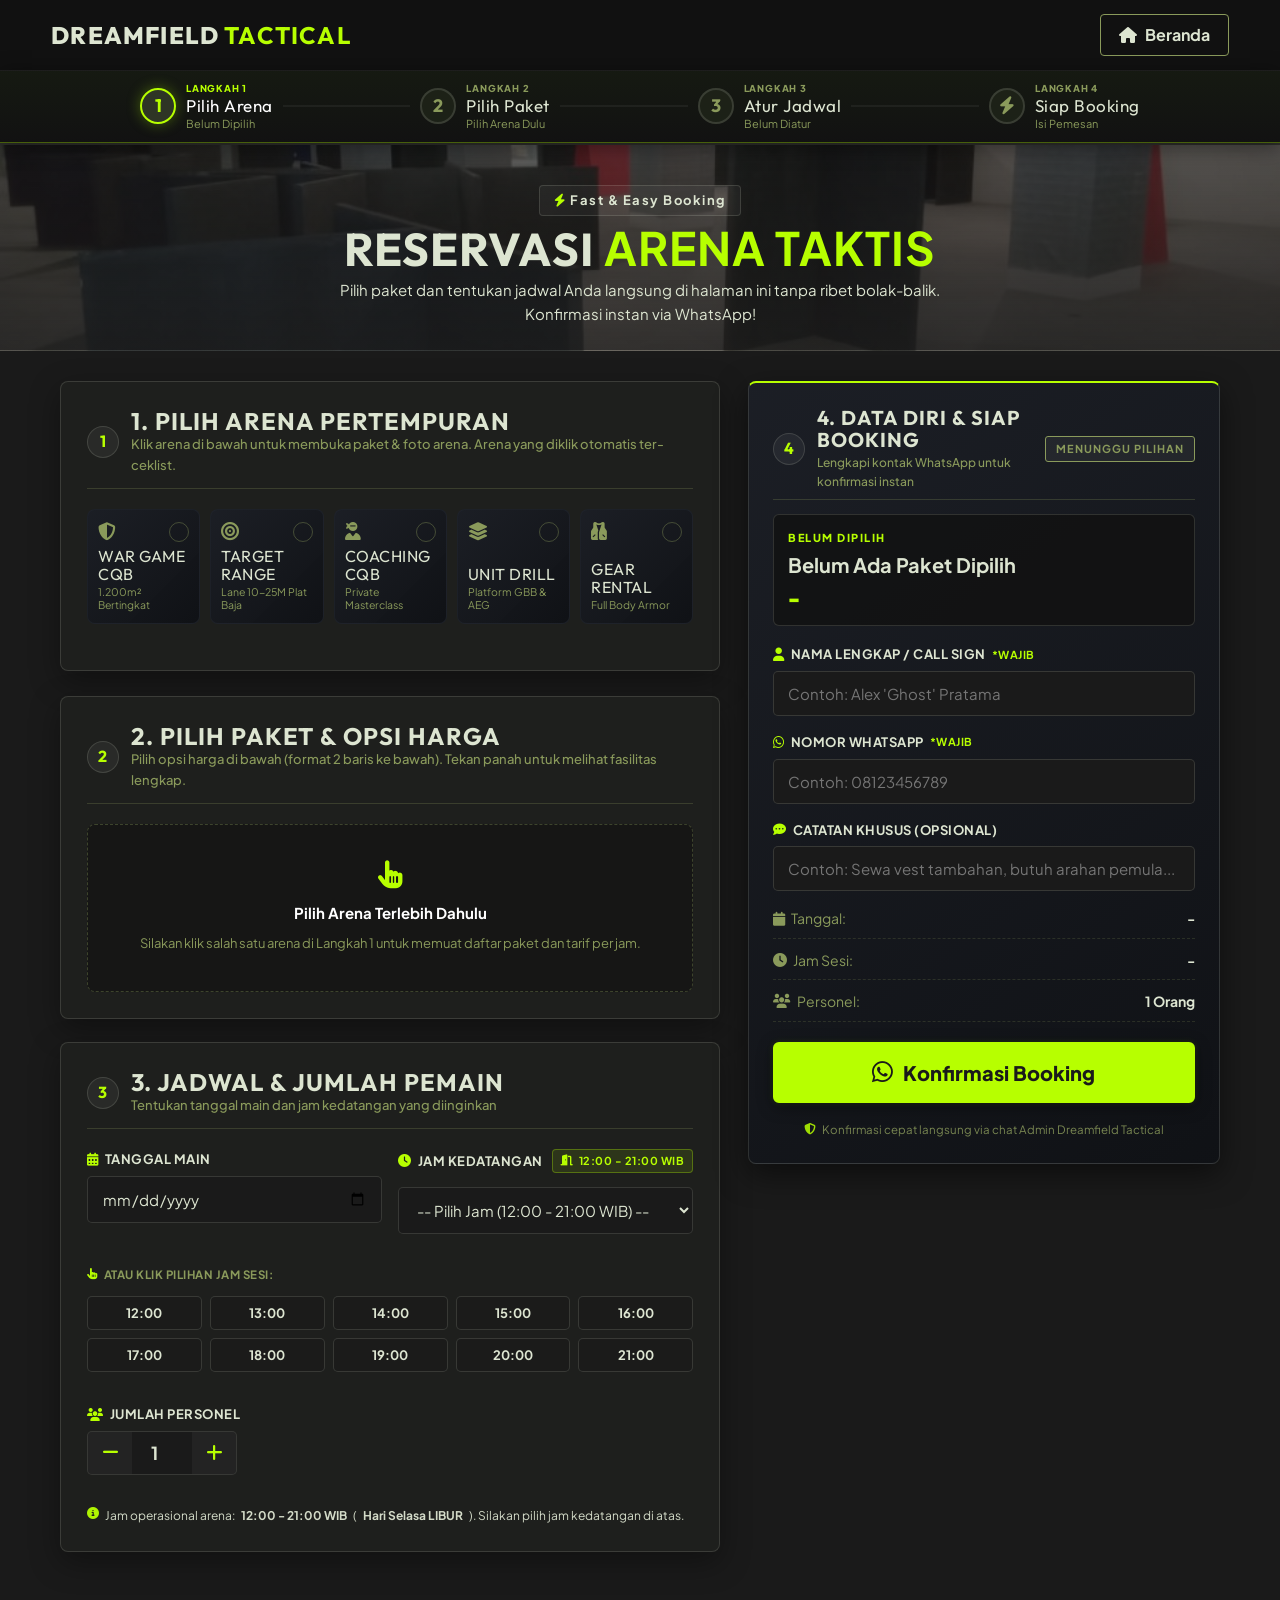
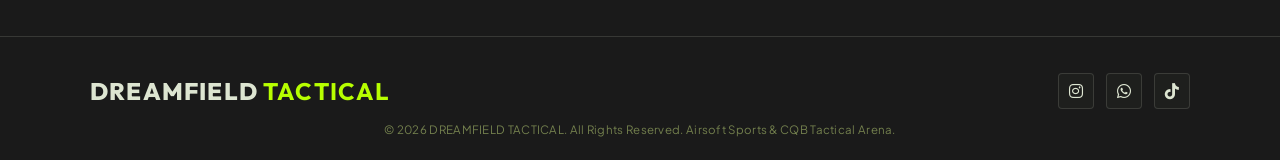
==== commit 632215bf: "style: spread navbar edge-to-edge to screen corners on desktop" ====
--- a/booking.html
+++ b/booking.html
@@ -104,12 +104,14 @@
         }
 
         .nav-container {
-            max-width: 1200px;
-            margin: 0 auto;
-            padding: 12px 24px;
+            width: 100%;
+            max-width: 100%;
+            margin: 0;
+            padding: 14px clamp(24px, 4vw, 56px);
             display: flex;
             justify-content: space-between;
             align-items: center;
+            box-sizing: border-box;
         }
 
         .logo {
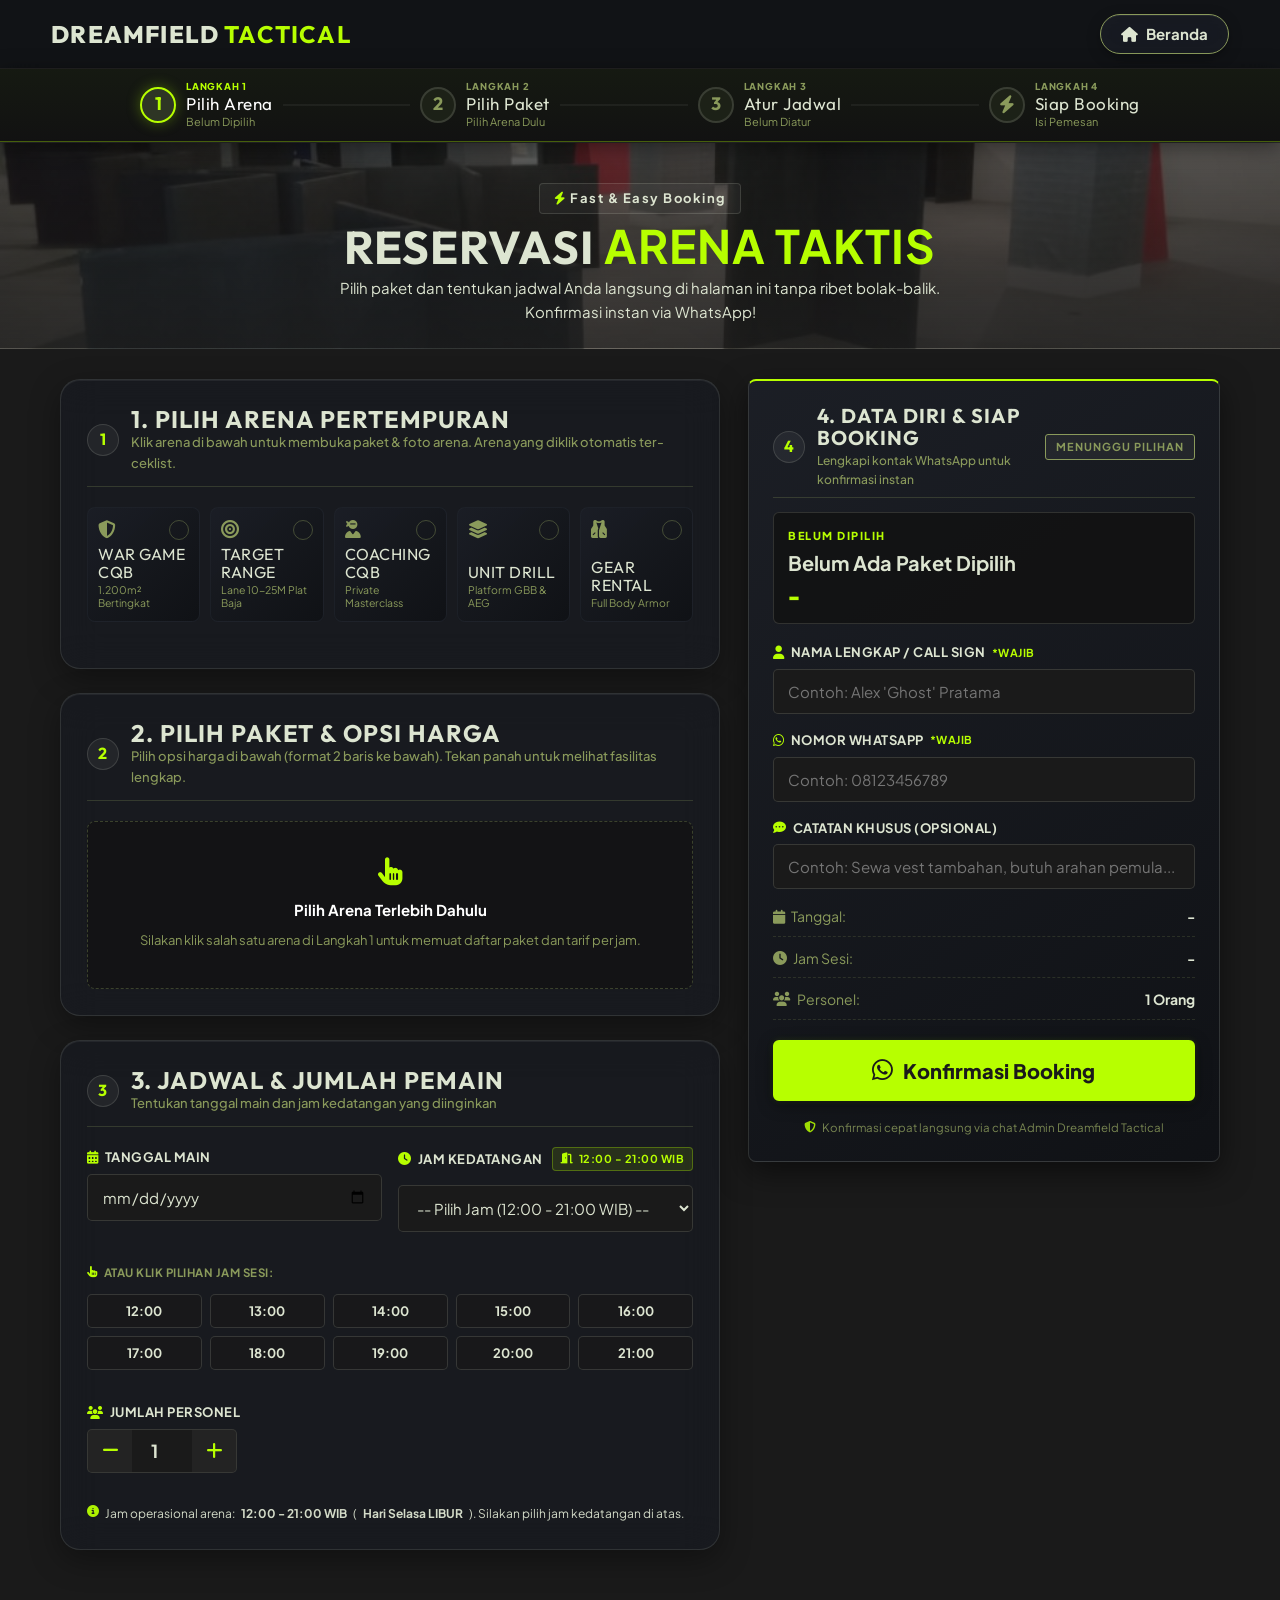
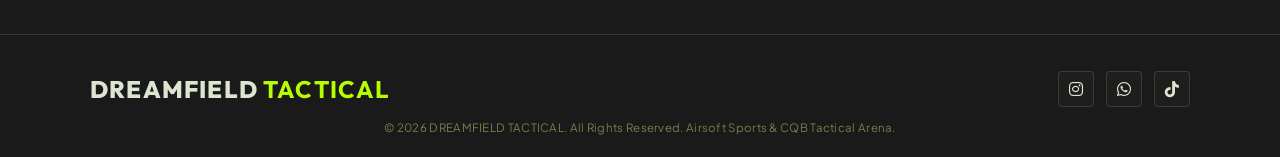
==== commit 68d8be8d: "style: apply sleek rounded corners and frosted glassmorphism UI across the website" ====
--- a/booking.html
+++ b/booking.html
@@ -93,14 +93,15 @@
 
         /* --- Header Navbar --- */
         header {
-            background-color: rgba(18, 18, 18, 0.98);
-            border-bottom: 2px solid var(--color-olive);
+            background-color: rgba(16, 18, 22, 0.78);
+            backdrop-filter: blur(20px) saturate(180%);
+            -webkit-backdrop-filter: blur(20px) saturate(180%);
+            border-bottom: 1px solid rgba(221, 229, 209, 0.12);
             position: sticky;
             top: 0;
             left: 0;
             width: 100%;
             z-index: 1000;
-            backdrop-filter: blur(8px);
         }
 
         .nav-container {
@@ -147,14 +148,17 @@
         }
 
         .btn-header-back {
-            background-color: transparent;
+            background-color: rgba(28, 32, 40, 0.65);
+            backdrop-filter: blur(12px);
+            -webkit-backdrop-filter: blur(12px);
             color: var(--color-sage);
-            padding: 7px 18px;
-            border-radius: 4px;
-            font-size: 16px;
+            padding: 7px 20px;
+            border-radius: 9999px;
+            font-size: 15px;
             font-weight: 700;
             text-decoration: none;
-            border: 1px solid var(--color-moss);
+            border: 1px solid rgba(221, 229, 209, 0.18);
+            box-shadow: 0 4px 14px rgba(0, 0, 0, 0.3), inset 0 1px 0 rgba(255, 255, 255, 0.06);
             transition: transform 160ms var(--ease-out), border-color 160ms var(--ease-out), color 160ms var(--ease-out), background-color 160ms var(--ease-out);
             display: inline-flex;
             align-items: center;
@@ -177,8 +181,10 @@
 
         /* --- 3-Step Flow Progress Bar --- */
         .flow-stepper-wrap {
-            background: linear-gradient(180deg, rgba(18, 18, 18, 0.98) 0%, rgba(26, 26, 26, 0.95) 100%);
-            border-bottom: 1px solid rgba(255, 255, 255, 0.06);
+            background: rgba(18, 20, 26, 0.75);
+            backdrop-filter: blur(16px);
+            -webkit-backdrop-filter: blur(16px);
+            border-bottom: 1px solid rgba(221, 229, 209, 0.1);
             padding: 16px 20px;
         }
 
@@ -388,11 +394,13 @@
 
         /* Section Container Cards */
         .panel-card {
-            background-color: var(--color-card-bg);
-            border: 1px solid var(--color-olive);
-            border-radius: 8px;
+            background: rgba(24, 27, 34, 0.65);
+            backdrop-filter: blur(18px) saturate(160%);
+            -webkit-backdrop-filter: blur(18px) saturate(160%);
+            border: 1px solid rgba(221, 229, 209, 0.12);
+            border-radius: 20px;
             padding: 26px;
-            box-shadow: 0 10px 30px rgba(0,0,0,0.35);
+            box-shadow: 0 10px 30px rgba(0,0,0,0.35), inset 0 1px 0 rgba(255, 255, 255, 0.06);
             margin-bottom: 24px;
         }
 
@@ -443,11 +451,13 @@
         }
 
         .tab-btn {
-            background-color: rgba(26, 26, 26, 0.7);
-            border: 1px solid var(--color-olive);
+            background: rgba(26, 30, 38, 0.6);
+            backdrop-filter: blur(12px);
+            -webkit-backdrop-filter: blur(12px);
+            border: 1px solid rgba(221, 229, 209, 0.12);
             color: var(--color-sage);
-            padding: 10px 16px;
-            border-radius: 6px;
+            padding: 10px 18px;
+            border-radius: 9999px;
             font-size: 15px;
             font-weight: 700;
             cursor: pointer;
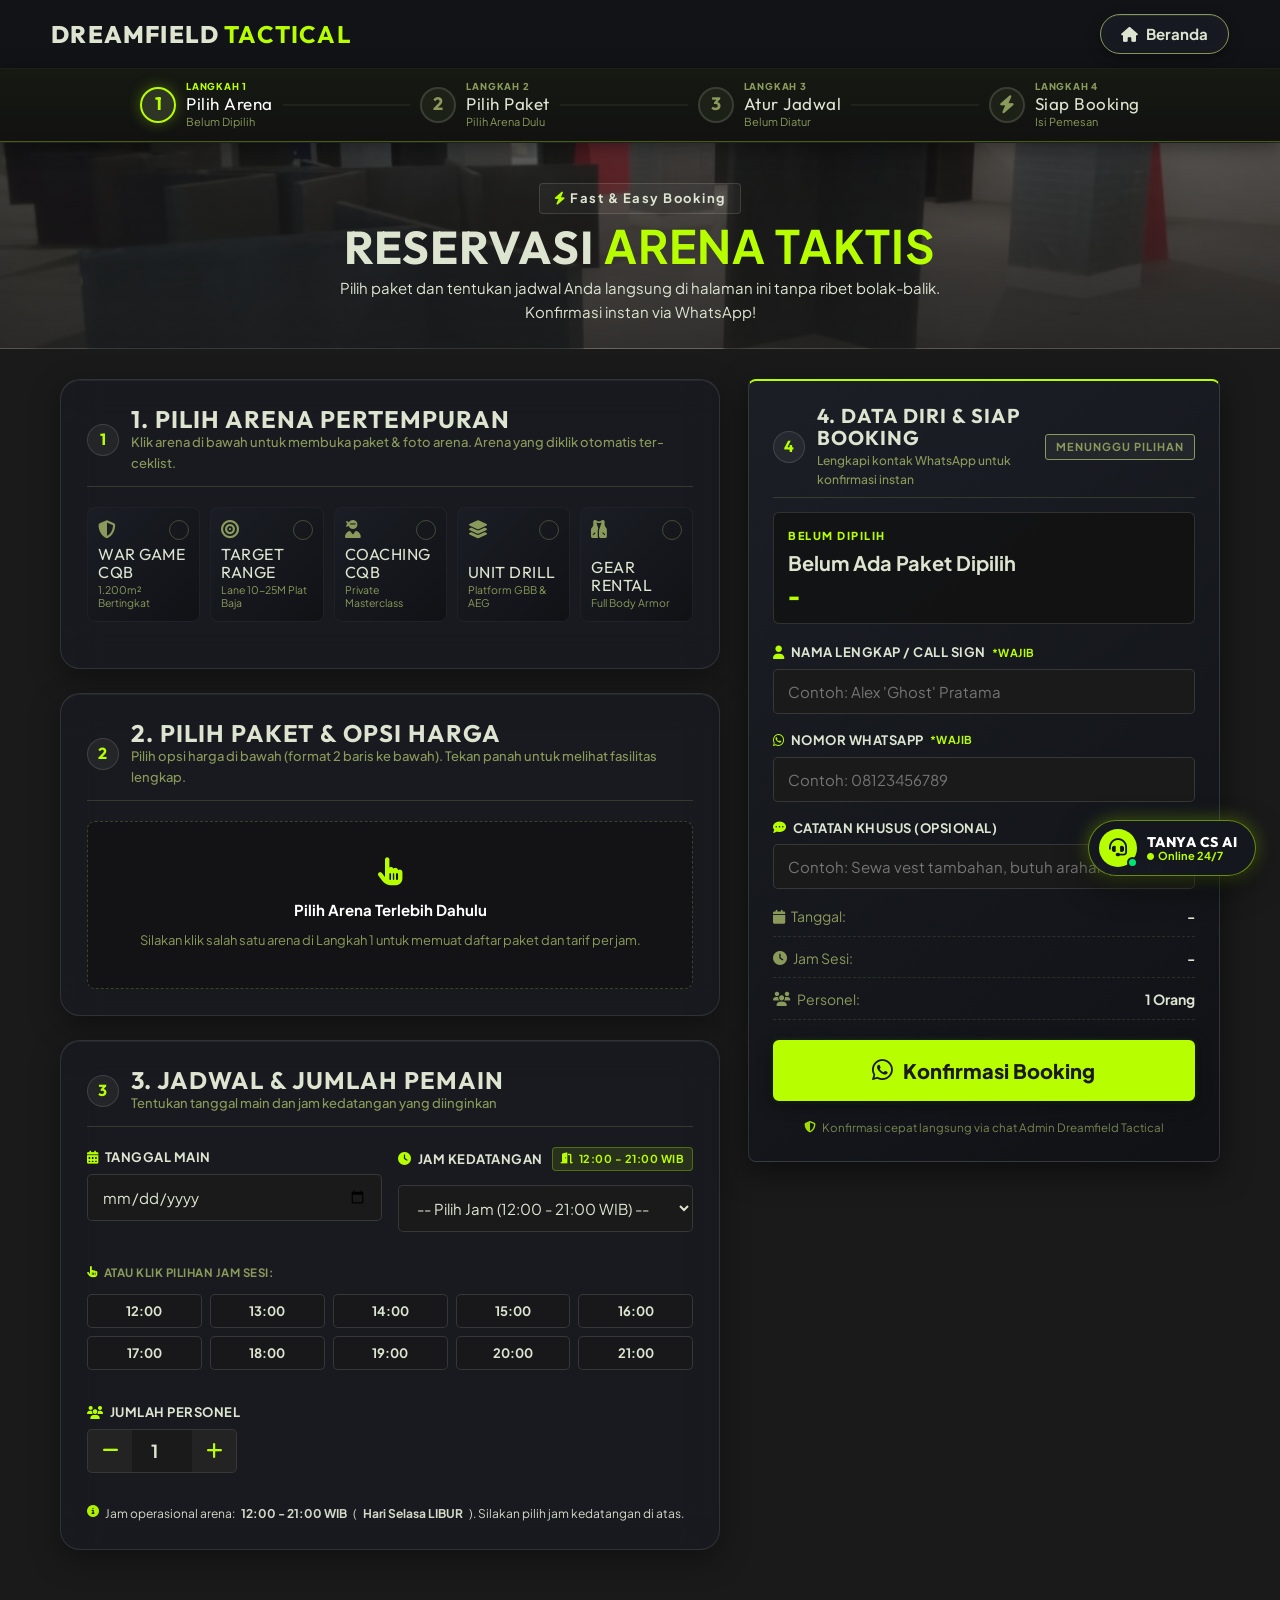
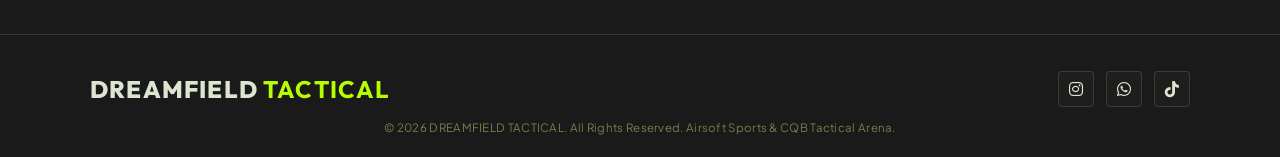
==== commit 4ca4e7bf: "feat: integrate Google Gemini CS AI Chatbot widget with Dreamfield official knowledge base" ====
--- a/booking.html
+++ b/booking.html
@@ -8,6 +8,8 @@
     <link rel="stylesheet" href="https://cdnjs.cloudflare.com/ajax/libs/font-awesome/6.4.0/css/all.min.css">
     <!-- Google Fonts -->
     <link href="https://fonts.googleapis.com/css2?family=Outfit:wght@500;600;700;800;900&family=Plus+Jakarta+Sans:wght@400;500;600;700;800&display=swap" rel="stylesheet">
+    <!-- Dreamfield Tactical CS AI Widget Styles -->
+    <link rel="stylesheet" href="assets/css/cs-bot.css">
     
     <style>
         :root {
@@ -4397,5 +4399,8 @@
             }
         }
     </script>
+
+    <!-- Dreamfield Tactical CS AI Widget Controller -->
+    <script src="assets/js/cs-bot.js" defer></script>
 </body>
 </html>
--- a/assets/css/cs-bot.css
+++ b/assets/css/cs-bot.css
@@ -0,0 +1,523 @@
+/* ==========================================================================
+   DREAMFIELD TACTICAL — CS AI CHATBOT WIDGET
+   Glassmorphism & Tactical Rounded UI
+   ========================================================================== */
+
+:root {
+    --cs-lime: #B7FF00;
+    --cs-sage: #DDE5D1;
+    --cs-moss: #8A9A5B;
+    --cs-dark-bg: rgba(18, 21, 28, 0.88);
+    --cs-glass-blur: blur(24px) saturate(180%);
+    --cs-border: 1px solid rgba(221, 229, 209, 0.15);
+    --cs-shadow: 0 20px 60px rgba(0, 0, 0, 0.8), 0 0 25px rgba(183, 255, 0, 0.12), inset 0 1px 0 rgba(255, 255, 255, 0.1);
+    --cs-radius: 22px;
+}
+
+/* --- Floating CS Launcher Button --- */
+.df-cs-launcher {
+    position: fixed;
+    bottom: 24px;
+    right: 24px;
+    z-index: 9998;
+    display: flex;
+    align-items: center;
+    gap: 10px;
+    background: rgba(20, 24, 32, 0.9);
+    backdrop-filter: blur(16px);
+    -webkit-backdrop-filter: blur(16px);
+    border: 1.5px solid rgba(183, 255, 0, 0.5);
+    border-radius: 9999px;
+    padding: 8px 18px 8px 10px;
+    color: var(--cs-sage);
+    cursor: pointer;
+    box-shadow: 0 10px 30px rgba(0, 0, 0, 0.5), 0 0 18px rgba(183, 255, 0, 0.35);
+    transition: transform 0.2s cubic-bezier(0.23, 1, 0.32, 1), box-shadow 0.2s ease, border-color 0.2s ease;
+    user-select: none;
+    font-family: 'Plus Jakarta Sans', sans-serif;
+}
+
+.df-cs-launcher:hover {
+    transform: translateY(-3px) scale(1.03);
+    border-color: var(--cs-lime);
+    box-shadow: 0 14px 38px rgba(0, 0, 0, 0.6), 0 0 28px rgba(183, 255, 0, 0.55);
+}
+
+.df-cs-launcher:active {
+    transform: scale(0.96);
+}
+
+.df-cs-launcher-avatar {
+    width: 38px;
+    height: 38px;
+    border-radius: 50%;
+    background: var(--cs-lime);
+    color: #12141a;
+    display: flex;
+    align-items: center;
+    justify-content: center;
+    font-size: 18px;
+    flex-shrink: 0;
+    position: relative;
+}
+
+.df-cs-pulse-dot {
+    position: absolute;
+    bottom: -1px;
+    right: -1px;
+    width: 11px;
+    height: 11px;
+    background: #00e676;
+    border: 2px solid #141820;
+    border-radius: 50%;
+    animation: csPulse 2s infinite;
+}
+
+@keyframes csPulse {
+    0% { box-shadow: 0 0 0 0 rgba(0, 230, 118, 0.7); }
+    70% { box-shadow: 0 0 0 8px rgba(0, 230, 118, 0); }
+    100% { box-shadow: 0 0 0 0 rgba(0, 230, 118, 0); }
+}
+
+.df-cs-launcher-text {
+    display: flex;
+    flex-direction: column;
+    text-align: left;
+    line-height: 1.15;
+}
+
+.df-cs-launcher-title {
+    font-family: 'Outfit', sans-serif;
+    font-size: 14px;
+    font-weight: 800;
+    letter-spacing: 0.5px;
+    color: #ffffff;
+}
+
+.df-cs-launcher-sub {
+    font-size: 11px;
+    color: var(--cs-lime);
+    font-weight: 700;
+    display: flex;
+    align-items: center;
+    gap: 4px;
+}
+
+/* Hide launcher when chat is open */
+.df-cs-launcher.hidden {
+    transform: scale(0.7) translateY(20px);
+    opacity: 0;
+    pointer-events: none;
+    visibility: hidden;
+}
+
+/* --- Chat Window Box (Glassmorphism) --- */
+.df-cs-window {
+    position: fixed;
+    bottom: 24px;
+    right: 24px;
+    width: 390px;
+    max-width: calc(100vw - 32px);
+    height: 600px;
+    max-height: calc(100vh - 48px);
+    background: var(--cs-dark-bg);
+    backdrop-filter: var(--cs-glass-blur);
+    -webkit-backdrop-filter: var(--cs-glass-blur);
+    border: var(--cs-border);
+    border-radius: var(--cs-radius);
+    box-shadow: var(--cs-shadow);
+    z-index: 9999;
+    display: flex;
+    flex-direction: column;
+    overflow: hidden;
+    opacity: 0;
+    visibility: hidden;
+    transform: translateY(30px) scale(0.95);
+    transition: opacity 0.26s cubic-bezier(0.16, 1, 0.3, 1), transform 0.26s cubic-bezier(0.16, 1, 0.3, 1), visibility 0.26s;
+    font-family: 'Plus Jakarta Sans', sans-serif;
+}
+
+.df-cs-window.active {
+    opacity: 1;
+    visibility: visible;
+    transform: translateY(0) scale(1);
+}
+
+/* Header */
+.df-cs-header {
+    background: rgba(14, 16, 22, 0.9);
+    border-bottom: 1px solid rgba(221, 229, 209, 0.12);
+    padding: 14px 18px;
+    display: flex;
+    align-items: center;
+    justify-content: space-between;
+    gap: 12px;
+    flex-shrink: 0;
+}
+
+.df-cs-header-info {
+    display: flex;
+    align-items: center;
+    gap: 12px;
+}
+
+.df-cs-header-avatar {
+    width: 38px;
+    height: 38px;
+    border-radius: 50%;
+    background: var(--cs-lime);
+    color: #12141a;
+    display: flex;
+    align-items: center;
+    justify-content: center;
+    font-size: 18px;
+    flex-shrink: 0;
+    box-shadow: 0 0 12px rgba(183, 255, 0, 0.4);
+}
+
+.df-cs-header-titles {
+    display: flex;
+    flex-direction: column;
+    gap: 2px;
+}
+
+.df-cs-header-name {
+    font-family: 'Outfit', sans-serif;
+    font-size: 16px;
+    font-weight: 800;
+    letter-spacing: 0.5px;
+    color: #ffffff;
+    line-height: 1;
+}
+
+.df-cs-header-status {
+    font-size: 11px;
+    color: var(--cs-lime);
+    display: flex;
+    align-items: center;
+    gap: 5px;
+    font-weight: 600;
+}
+
+.df-cs-header-status::before {
+    content: '';
+    display: inline-block;
+    width: 7px;
+    height: 7px;
+    border-radius: 50%;
+    background-color: #00e676;
+}
+
+.df-cs-header-actions {
+    display: flex;
+    align-items: center;
+    gap: 8px;
+}
+
+.df-cs-btn-icon {
+    width: 32px;
+    height: 32px;
+    border-radius: 50%;
+    background: rgba(255, 255, 255, 0.06);
+    border: 1px solid rgba(221, 229, 209, 0.14);
+    color: var(--cs-sage);
+    display: flex;
+    align-items: center;
+    justify-content: center;
+    cursor: pointer;
+    font-size: 13px;
+    transition: all 0.16s ease;
+}
+
+.df-cs-btn-icon:hover {
+    background: rgba(183, 255, 0, 0.15);
+    color: var(--cs-lime);
+    border-color: var(--cs-lime);
+}
+
+.df-cs-btn-icon.active-sound {
+    color: var(--cs-lime);
+}
+
+/* Chat Messages Container */
+.df-cs-messages {
+    flex: 1;
+    overflow-y: auto;
+    padding: 16px;
+    display: flex;
+    flex-direction: column;
+    gap: 14px;
+    scroll-behavior: smooth;
+}
+
+.df-cs-messages::-webkit-scrollbar {
+    width: 5px;
+}
+
+.df-cs-messages::-webkit-scrollbar-thumb {
+    background: rgba(221, 229, 209, 0.2);
+    border-radius: 10px;
+}
+
+/* Message Bubble */
+.df-cs-msg {
+    display: flex;
+    gap: 10px;
+    max-width: 88%;
+    animation: csFadeUp 0.22s ease-out forwards;
+}
+
+@keyframes csFadeUp {
+    from { opacity: 0; transform: translateY(8px); }
+    to { opacity: 1; transform: translateY(0); }
+}
+
+.df-cs-msg.bot {
+    align-self: flex-start;
+}
+
+.df-cs-msg.user {
+    align-self: flex-end;
+    flex-direction: row-reverse;
+}
+
+.df-cs-msg-avatar {
+    width: 28px;
+    height: 28px;
+    border-radius: 50%;
+    background: rgba(183, 255, 0, 0.15);
+    border: 1px solid rgba(183, 255, 0, 0.5);
+    color: var(--cs-lime);
+    display: flex;
+    align-items: center;
+    justify-content: center;
+    font-size: 12px;
+    flex-shrink: 0;
+    margin-top: 2px;
+}
+
+.df-cs-msg-bubble {
+    padding: 12px 15px;
+    border-radius: 18px;
+    font-size: 13.5px;
+    line-height: 1.55;
+    word-break: break-word;
+}
+
+.df-cs-msg.bot .df-cs-msg-bubble {
+    background: rgba(26, 30, 40, 0.7);
+    border: 1px solid rgba(221, 229, 209, 0.12);
+    color: var(--cs-sage);
+    border-top-left-radius: 4px;
+    box-shadow: 0 4px 16px rgba(0, 0, 0, 0.25);
+}
+
+.df-cs-msg.user .df-cs-msg-bubble {
+    background: linear-gradient(135deg, rgba(183, 255, 0, 0.2) 0%, rgba(138, 154, 91, 0.25) 100%);
+    border: 1px solid rgba(183, 255, 0, 0.4);
+    color: #ffffff;
+    border-top-right-radius: 4px;
+    box-shadow: 0 4px 16px rgba(0, 0, 0, 0.25);
+}
+
+.df-cs-msg-bubble p {
+    margin: 0 0 8px;
+}
+
+.df-cs-msg-bubble p:last-child {
+    margin-bottom: 0;
+}
+
+.df-cs-msg-bubble ul, .df-cs-msg-bubble ol {
+    margin: 6px 0 8px 18px;
+    padding: 0;
+}
+
+.df-cs-msg-bubble li {
+    margin-bottom: 4px;
+}
+
+.df-cs-msg-bubble a {
+    color: var(--cs-lime);
+    font-weight: 700;
+    text-decoration: underline;
+}
+
+.df-cs-msg-bubble strong {
+    color: #ffffff;
+}
+
+/* Quick Prompts Chip Carousel */
+.df-cs-quick-prompts {
+    display: flex;
+    flex-wrap: wrap;
+    gap: 8px;
+    margin-top: 4px;
+}
+
+.df-cs-chip {
+    background: rgba(28, 33, 44, 0.65);
+    border: 1px solid rgba(221, 229, 209, 0.15);
+    color: var(--cs-sage);
+    font-size: 12px;
+    font-weight: 600;
+    padding: 6px 12px;
+    border-radius: 9999px;
+    cursor: pointer;
+    transition: all 0.16s ease;
+    user-select: none;
+}
+
+.df-cs-chip:hover {
+    background: rgba(183, 255, 0, 0.15);
+    border-color: var(--cs-lime);
+    color: var(--cs-lime);
+    transform: translateY(-1px);
+}
+
+/* Typing Indicator Animation */
+.df-cs-typing {
+    display: flex;
+    align-items: center;
+    gap: 5px;
+    padding: 10px 14px;
+    background: rgba(26, 30, 40, 0.6);
+    border: 1px solid rgba(221, 229, 209, 0.1);
+    border-radius: 18px;
+    border-top-left-radius: 4px;
+    width: fit-content;
+}
+
+.df-cs-typing span {
+    width: 6px;
+    height: 6px;
+    background: var(--cs-lime);
+    border-radius: 50%;
+    animation: csBounce 1.4s infinite ease-in-out both;
+}
+
+.df-cs-typing span:nth-child(1) { animation-delay: -0.32s; }
+.df-cs-typing span:nth-child(2) { animation-delay: -0.16s; }
+.df-cs-typing span:nth-child(3) { animation-delay: 0; }
+
+@keyframes csBounce {
+    0%, 80%, 100% { transform: scale(0); opacity: 0.3; }
+    40% { transform: scale(1); opacity: 1; }
+}
+
+/* Bottom Escalation Bar to WhatsApp */
+.df-cs-wa-banner {
+    background: rgba(14, 16, 22, 0.7);
+    border-top: 1px solid rgba(221, 229, 209, 0.08);
+    padding: 6px 14px;
+    display: flex;
+    align-items: center;
+    justify-content: space-between;
+    font-size: 11px;
+    color: var(--cs-moss);
+}
+
+.df-cs-wa-banner a {
+    color: #25D366;
+    font-weight: 700;
+    text-decoration: none;
+    display: inline-flex;
+    align-items: center;
+    gap: 4px;
+}
+
+.df-cs-wa-banner a:hover {
+    text-decoration: underline;
+}
+
+/* Footer / Input Bar */
+.df-cs-footer {
+    background: rgba(14, 16, 22, 0.95);
+    border-top: 1px solid rgba(221, 229, 209, 0.12);
+    padding: 12px 14px;
+}
+
+.df-cs-input-wrap {
+    display: flex;
+    align-items: center;
+    gap: 8px;
+    background: rgba(24, 28, 36, 0.85);
+    border: 1px solid rgba(221, 229, 209, 0.16);
+    border-radius: 9999px;
+    padding: 4px 6px 4px 16px;
+    transition: border-color 0.2s ease, box-shadow 0.2s ease;
+}
+
+.df-cs-input-wrap:focus-within {
+    border-color: var(--cs-lime);
+    box-shadow: 0 0 12px rgba(183, 255, 0, 0.25);
+}
+
+.df-cs-input {
+    flex: 1;
+    background: transparent;
+    border: none;
+    outline: none;
+    color: #ffffff;
+    font-size: 13.5px;
+    font-family: inherit;
+}
+
+.df-cs-input::placeholder {
+    color: rgba(221, 229, 209, 0.4);
+    font-size: 13px;
+}
+
+.df-cs-btn-send {
+    width: 36px;
+    height: 36px;
+    border-radius: 50%;
+    background: var(--cs-lime);
+    border: none;
+    color: #12141a;
+    display: flex;
+    align-items: center;
+    justify-content: center;
+    cursor: pointer;
+    font-size: 14px;
+    flex-shrink: 0;
+    transition: transform 0.14s ease, background-color 0.14s ease;
+}
+
+.df-cs-btn-send:hover {
+    transform: scale(1.06);
+    background: #d4ff33;
+}
+
+.df-cs-btn-send:active {
+    transform: scale(0.92);
+}
+
+.df-cs-btn-send:disabled {
+    opacity: 0.5;
+    cursor: not-allowed;
+    transform: none;
+}
+
+/* --- Mobile Responsive Layout --- */
+@media (max-width: 480px) {
+    .df-cs-launcher {
+        bottom: 16px;
+        right: 16px;
+        padding: 6px 14px 6px 8px;
+    }
+    .df-cs-launcher-avatar {
+        width: 34px;
+        height: 34px;
+        font-size: 16px;
+    }
+    .df-cs-window {
+        bottom: 12px;
+        right: 12px;
+        left: 12px;
+        width: calc(100vw - 24px);
+        height: 75vh;
+        max-height: 540px;
+        border-radius: 20px;
+    }
+}
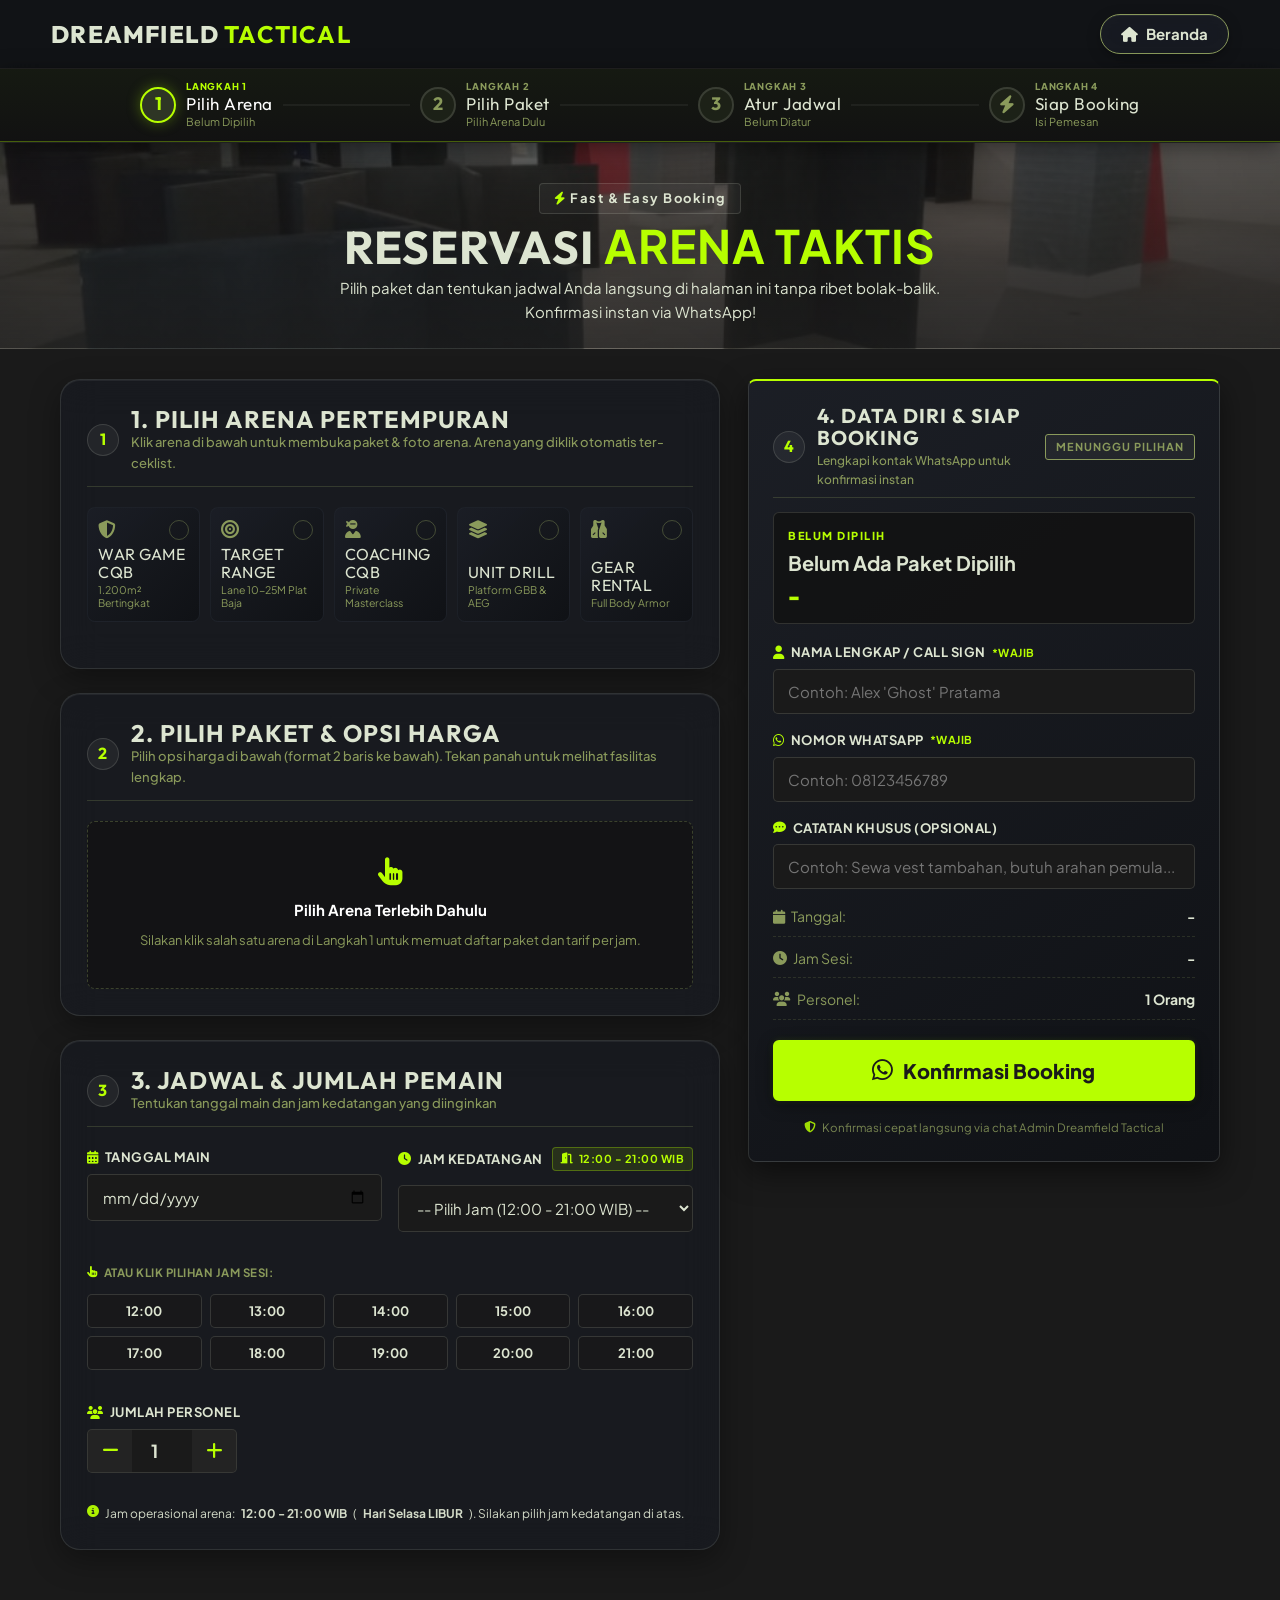
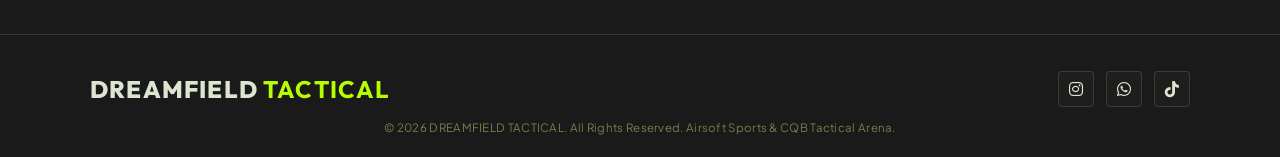
==== commit b53edad5: "fix: hide Mindream widget on booking page, use Mindream avatar on chat reply bubbles with proper con" ====
--- a/booking.html
+++ b/booking.html
@@ -8,8 +8,6 @@
     <link rel="stylesheet" href="https://cdnjs.cloudflare.com/ajax/libs/font-awesome/6.4.0/css/all.min.css">
     <!-- Google Fonts -->
     <link href="https://fonts.googleapis.com/css2?family=Outfit:wght@500;600;700;800;900&family=Plus+Jakarta+Sans:wght@400;500;600;700;800&display=swap" rel="stylesheet">
-    <!-- Dreamfield Tactical CS AI Widget Styles -->
-    <link rel="stylesheet" href="assets/css/cs-bot.css">
     
     <style>
         :root {
@@ -4399,8 +4397,5 @@
             }
         }
     </script>
-
-    <!-- Dreamfield Tactical CS AI Widget Controller -->
-    <script src="assets/js/cs-bot.js" defer></script>
 </body>
 </html>
